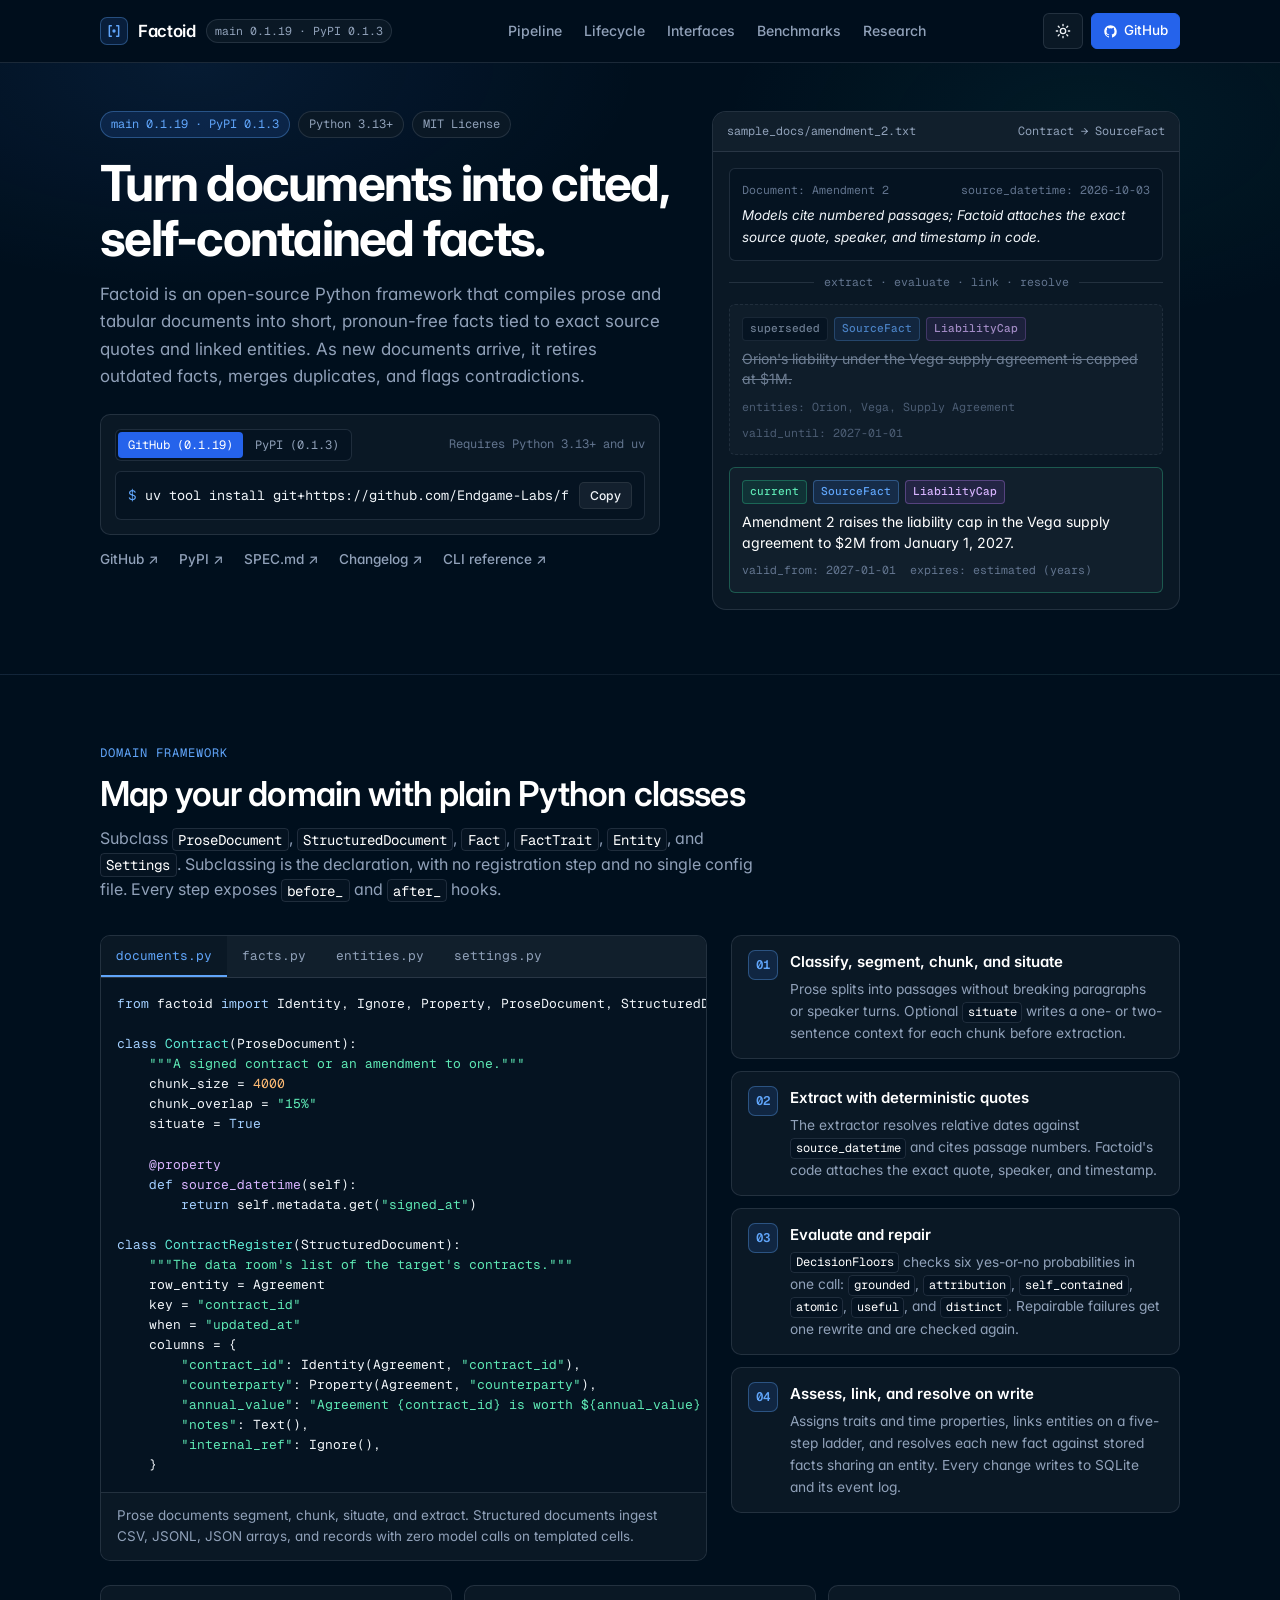
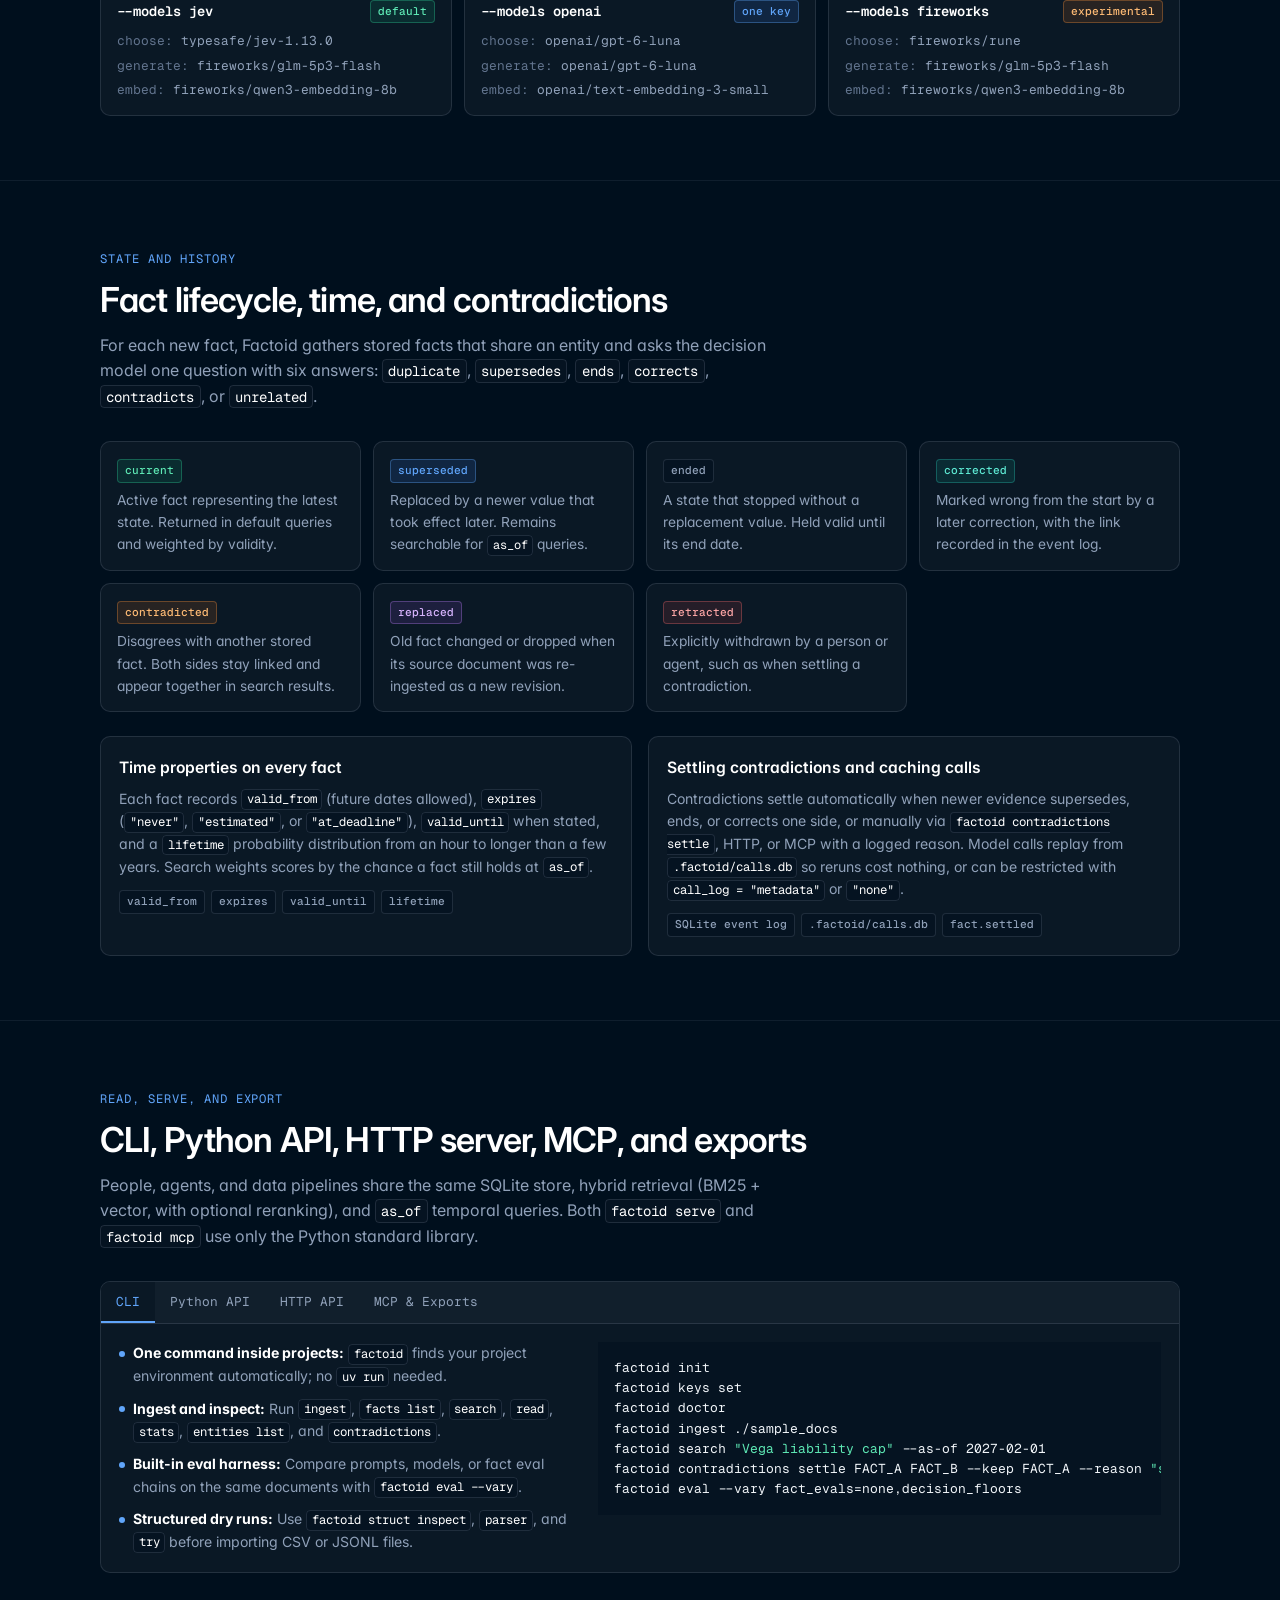
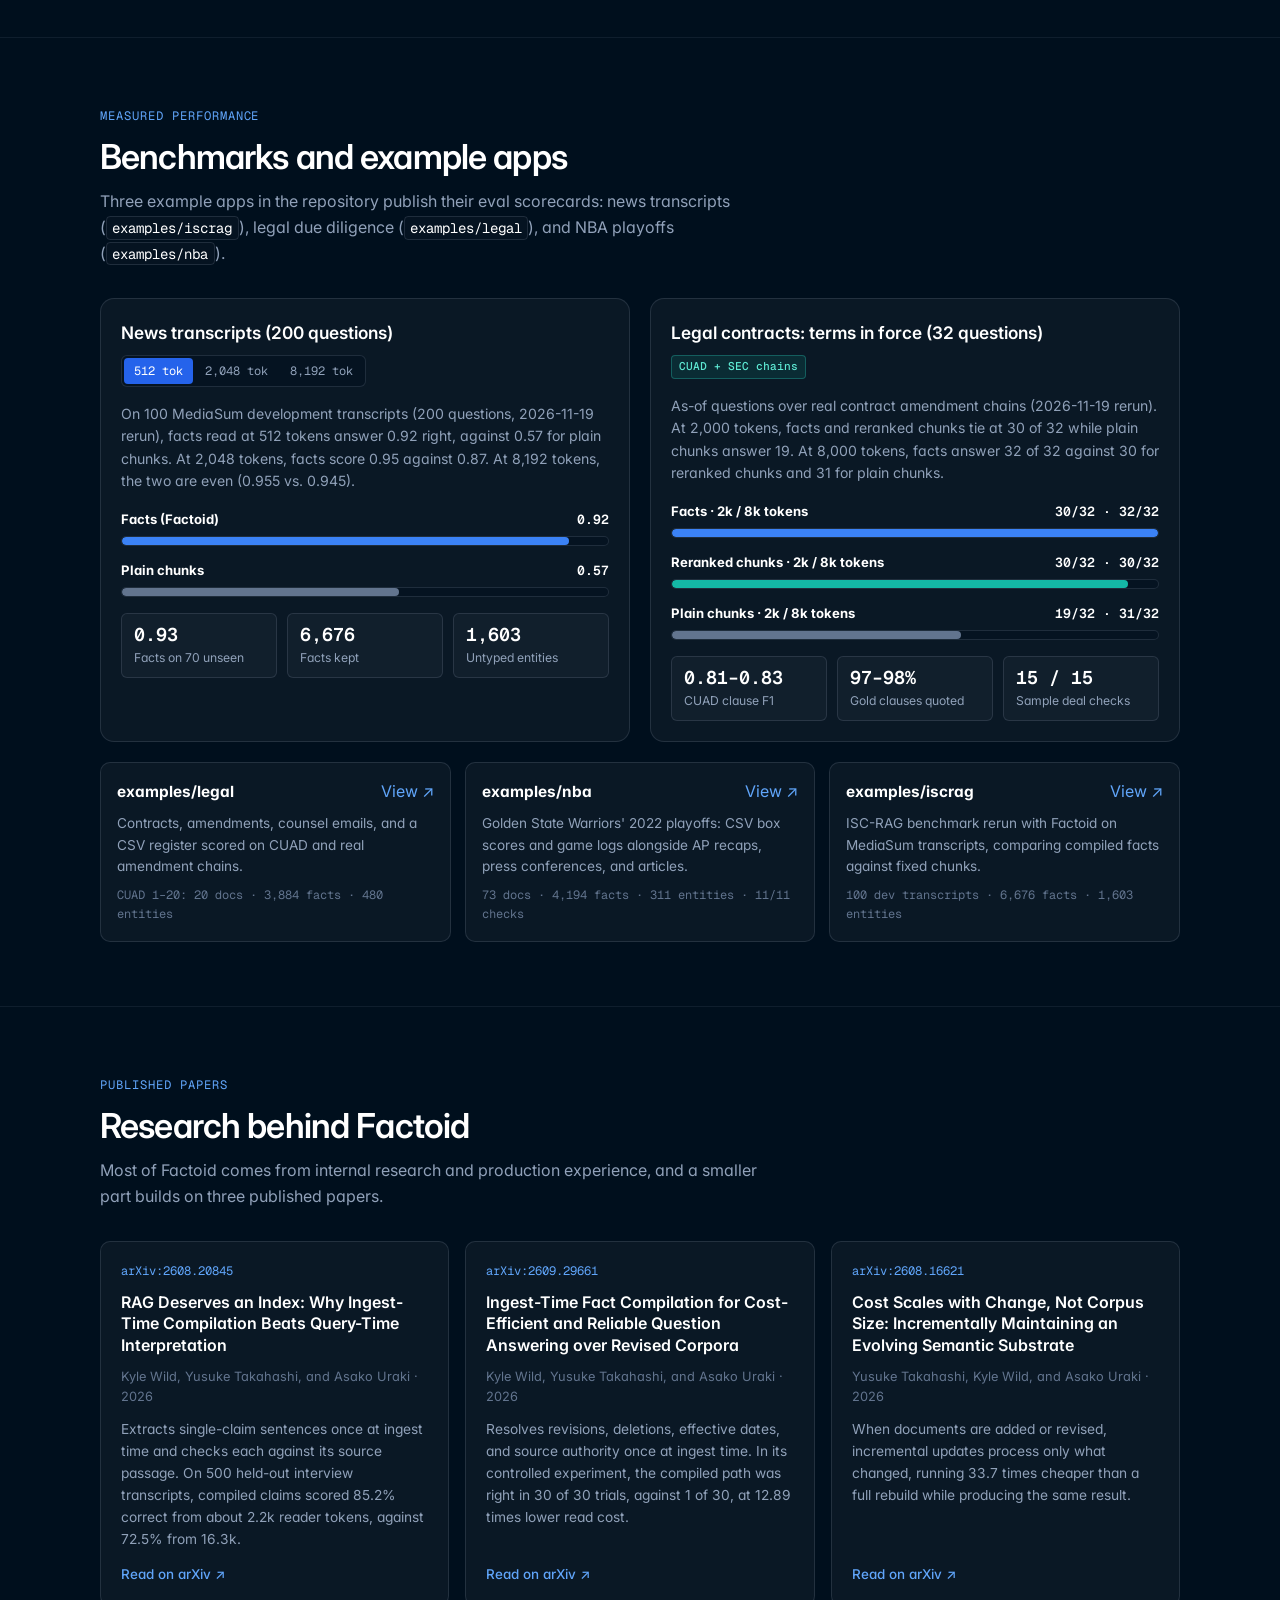
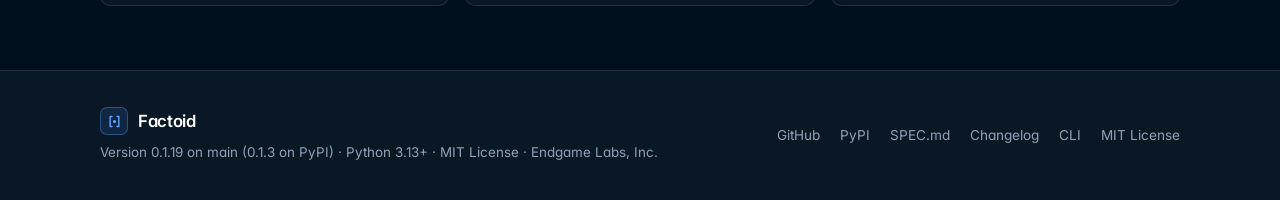
==== site/index.html @ 90023693 "Landing page: Neon's design in Endgame's colors" ====
<!DOCTYPE html>
<html lang="en" data-theme="dark">
<head>
  <meta charset="UTF-8">
  <meta name="viewport" content="width=device-width, initial-scale=1.0">
  <title>Factoid — Python Framework for Cited Facts and Entities</title>
  <meta name="description" content="Factoid is an open-source Python framework that turns prose and structured documents into short, self-contained facts tied to exact source quotes and linked entities.">
  <link rel="preconnect" href="https://fonts.googleapis.com">
  <link rel="preconnect" href="https://fonts.gstatic.com" crossorigin>
  <link href="https://fonts.googleapis.com/css2?family=Inter:wght@400;500;600;700&family=Geist+Mono:wght@400;500&display=swap" rel="stylesheet">
  <script>
    (function () {
      try {
        var saved = localStorage.getItem("factoid-theme");
        var mode = saved === "light" || saved === "dark" ? saved : "dark";
        document.documentElement.setAttribute("data-theme", mode);
        document.documentElement.style.colorScheme = mode;
      } catch (e) {
        document.documentElement.setAttribute("data-theme", "dark");
      }
    })();
  </script>
  <style>
    :root {
      /* Endgame palette tokens */
      --eg-black: #09090B;
      --eg-white: #FFFFFF;

      --eg-layer-0: #000F1D;
      --eg-layer-1: #051321;
      --eg-layer-2: #0A1825;
      --eg-layer-3: #111F2C;
      --eg-layer-4: #0D1824;
      --eg-layer-5: #141F2B;
      --eg-bg-prepaint: #0e1420;

      --eg-gray-50: oklch(0.984 0.003 247.858);
      --eg-gray-100: oklch(0.968 0.007 247.896);
      --eg-gray-200: oklch(0.929 0.013 255.508);
      --eg-gray-300: oklch(0.869 0.022 252.894);
      --eg-gray-400: oklch(0.704 0.04 256.788);
      --eg-gray-500: oklch(0.554 0.046 257.417);
      --eg-gray-600: oklch(0.446 0.043 257.281);
      --eg-gray-700: oklch(0.372 0.044 257.287);
      --eg-gray-800: oklch(0.279 0.041 260.031);
      --eg-gray-900: oklch(0.208 0.042 265.755);
      --eg-gray-950: oklch(0.129 0.042 264.695);

      --eg-blue-50: #eff6ff;
      --eg-blue-100: #dbeafe;
      --eg-blue-200: #bfdbfe;
      --eg-blue-300: #a3cfff;
      --eg-blue-400: #60a5fa;
      --eg-blue-500: #3b82f6;
      --eg-blue-600: #2563eb;
      --eg-blue-700: #173da6;
      --eg-blue-800: #1a3478;
      --eg-blue-900: #14204a;
      --eg-blue-950: #0c142e;

      --eg-green-50: oklch(97.9% 0.021 166.113);
      --eg-green-100: oklch(95% 0.052 163.051);
      --eg-green-300: oklch(84.5% 0.143 164.978);
      --eg-green-400: oklch(76.5% 0.177 163.223);
      --eg-green-500: oklch(69.6% 0.17 162.48);
      --eg-green-600: oklch(59.6% 0.145 163.225);
      --eg-green-700: oklch(50.8% 0.118 165.612);
      --eg-green-800: oklch(43.2% 0.095 166.913);
      --eg-green-950: oklch(26.2% 0.051 172.552);

      --eg-teal-50: #f0fdfa;
      --eg-teal-300: #5eead4;
      --eg-teal-400: #2dd4bf;
      --eg-teal-500: #14b8a6;
      --eg-teal-600: #0d9488;
      --eg-teal-700: #0c5d56;
      --eg-teal-950: #021716;

      --eg-orange-50: #fff7ed;
      --eg-orange-300: #fdba74;
      --eg-orange-400: #fb923c;
      --eg-orange-500: #f97316;
      --eg-orange-600: #ea580c;
      --eg-orange-800: #6c2710;
      --eg-orange-950: #220a04;

      --eg-red-50: #fef2f2;
      --eg-red-300: #fca5a5;
      --eg-red-400: #f87171;
      --eg-red-500: #ef4444;
      --eg-red-600: #dc2626;
      --eg-red-800: #511111;
      --eg-red-950: #1f0808;

      --eg-purple-50: #faf5ff;
      --eg-purple-300: #d8b4fe;
      --eg-purple-400: #c084fc;
      --eg-purple-600: #9333ea;
      --eg-purple-700: #641ba3;
      --eg-purple-950: #1a032e;

      --eg-yellow-50: #fefce8;
      --eg-yellow-300: #fde047;
      --eg-yellow-700: #845209;
      --eg-yellow-950: #281304;

      --eg-white-a50: rgba(255, 255, 255, 0.04);
      --eg-white-a100: rgba(255, 255, 255, 0.06);
      --eg-white-a200: rgba(255, 255, 255, 0.08);
      --eg-white-a300: rgba(255, 255, 255, 0.16);
      --eg-black-a50: rgba(0, 0, 0, 0.04);
      --eg-black-a100: rgba(0, 0, 0, 0.06);
      --eg-black-a200: rgba(0, 0, 0, 0.08);

      /* Fonts */
      --font-sans: "Inter", -apple-system, BlinkMacSystemFont, "Segoe UI", Helvetica, Arial, sans-serif;
      --font-mono: "Geist Mono", SFMono-Regular, Menlo, Monaco, Consolas, "Liberation Mono", "Courier New", monospace;

      /* Dark theme semantic mapping (default) */
      --bg-canvas: var(--eg-layer-0);
      --bg-surface: var(--eg-layer-2);
      --bg-elevated: var(--eg-layer-3);
      --bg-subtle: var(--eg-layer-1);
      --bg-code: var(--eg-layer-1);
      --bg-header: rgba(0, 15, 29, 0.88);

      --fg-strong: var(--eg-white);
      --fg-primary: var(--eg-gray-100);
      --fg-muted: var(--eg-gray-400);
      --fg-subtle: var(--eg-gray-500);

      --border-default: rgba(148, 163, 184, 0.18);
      --border-strong: rgba(148, 163, 184, 0.30);
      --border-subtle: rgba(148, 163, 184, 0.10);

      --accent: var(--eg-blue-400);
      --accent-solid: var(--eg-blue-600);
      --accent-solid-hover: var(--eg-blue-500);
      --accent-soft: rgba(59, 130, 246, 0.14);
      --accent-border: rgba(96, 165, 250, 0.35);

      --ok-fg: var(--eg-green-300);
      --ok-bg: rgba(16, 185, 129, 0.12);
      --ok-border: rgba(52, 211, 153, 0.32);

      --teal-fg: var(--eg-teal-300);
      --teal-bg: rgba(20, 184, 166, 0.12);
      --teal-border: rgba(45, 212, 191, 0.3);

      --warn-fg: var(--eg-orange-300);
      --warn-bg: rgba(249, 115, 22, 0.12);
      --warn-border: rgba(251, 146, 60, 0.32);

      --err-fg: var(--eg-red-300);
      --err-bg: rgba(239, 68, 68, 0.12);
      --err-border: rgba(248, 113, 113, 0.32);

      --purple-fg: var(--eg-purple-300);
      --purple-bg: rgba(168, 85, 247, 0.12);
      --purple-border: rgba(192, 132, 252, 0.32);

      --code-kw: var(--eg-blue-300);
      --code-cls: var(--eg-teal-300);
      --code-str: var(--eg-green-300);
      --code-cm: var(--eg-gray-500);
      --code-num: var(--eg-orange-300);
      --code-fn: var(--eg-purple-300);

      --radius-sm: 6px;
      --radius-md: 10px;
      --radius-lg: 14px;
      --container: 1120px;
    }

    [data-theme="light"] {
      --bg-canvas: var(--eg-white);
      --bg-surface: var(--eg-gray-50);
      --bg-elevated: var(--eg-white);
      --bg-subtle: var(--eg-gray-100);
      --bg-code: var(--eg-layer-1);
      --bg-header: rgba(255, 255, 255, 0.90);

      --fg-strong: var(--eg-black);
      --fg-primary: var(--eg-gray-900);
      --fg-muted: var(--eg-gray-600);
      --fg-subtle: var(--eg-gray-500);

      --border-default: var(--eg-gray-200);
      --border-strong: var(--eg-gray-300);
      --border-subtle: var(--eg-gray-100);

      --accent: var(--eg-blue-600);
      --accent-solid: var(--eg-blue-600);
      --accent-solid-hover: var(--eg-blue-700);
      --accent-soft: var(--eg-blue-50);
      --accent-border: var(--eg-blue-200);

      --ok-fg: var(--eg-green-800);
      --ok-bg: var(--eg-green-50);
      --ok-border: var(--eg-green-300);

      --teal-fg: var(--eg-teal-700);
      --teal-bg: var(--eg-teal-50);
      --teal-border: var(--eg-teal-300);

      --warn-fg: var(--eg-orange-800);
      --warn-bg: var(--eg-orange-50);
      --warn-border: var(--eg-orange-300);

      --err-fg: var(--eg-red-800);
      --err-bg: var(--eg-red-50);
      --err-border: var(--eg-red-300);

      --purple-fg: var(--eg-purple-700);
      --purple-bg: var(--eg-purple-50);
      --purple-border: var(--eg-purple-300);
    }

    *, *::before, *::after {
      box-sizing: border-box;
      font-feature-settings: "cv11";
    }

    html {
      scroll-behavior: smooth;
      background-color: var(--bg-canvas);
      color: var(--fg-primary);
      font-family: var(--font-sans);
      font-size: 16px;
      line-height: 1.6;
      -webkit-text-size-adjust: 100%;
      overflow-x: clip;
    }

    body {
      margin: 0;
      background-color: var(--bg-canvas);
      color: var(--fg-primary);
      overflow-x: clip;
    }

    ::selection {
      background-color: var(--accent-soft);
      color: var(--fg-strong);
    }

    a {
      color: var(--accent);
      text-decoration: none;
    }

    a:hover {
      text-decoration: underline;
    }

    :focus-visible {
      outline: 2px solid var(--eg-blue-400);
      outline-offset: 2px;
      border-radius: 4px;
    }

    code, pre {
      font-family: var(--font-mono);
    }

    p code, li code, td code {
      font-size: 0.875em;
      padding: 0.12em 0.38em;
      border-radius: 4px;
      background: var(--bg-subtle);
      border: 1px solid var(--border-default);
      color: var(--fg-strong);
      word-break: break-word;
    }

    .container {
      width: 100%;
      max-width: var(--container);
      margin-inline: auto;
      padding-inline: 20px;
    }

    /* Header */
    .site-header {
      position: sticky;
      top: 0;
      z-index: 40;
      background: var(--bg-header);
      backdrop-filter: blur(12px);
      -webkit-backdrop-filter: blur(12px);
      border-bottom: 1px solid var(--border-default);
    }

    .header-inner {
      display: flex;
      align-items: center;
      justify-content: space-between;
      gap: 16px;
      min-height: 62px;
    }

    .brand {
      display: inline-flex;
      align-items: center;
      gap: 10px;
      color: var(--fg-strong);
      font-weight: 600;
      font-size: 1.05rem;
      letter-spacing: -0.02em;
      text-decoration: none;
      flex-shrink: 0;
    }

    .brand:hover {
      text-decoration: none;
    }

    .brand-mark {
      width: 28px;
      height: 28px;
      display: inline-flex;
      align-items: center;
      justify-content: center;
      border-radius: 7px;
      background: var(--accent-soft);
      border: 1px solid var(--accent-border);
      color: var(--accent);
    }

    .version-chip {
      display: none;
      font-family: var(--font-mono);
      font-size: 0.72rem;
      color: var(--fg-muted);
      background: var(--bg-surface);
      border: 1px solid var(--border-default);
      padding: 2px 8px;
      border-radius: 999px;
      white-space: nowrap;
    }

    .nav-list {
      display: none;
      align-items: center;
      gap: 22px;
      list-style: none;
      margin: 0;
      padding: 0;
    }

    .nav-list a {
      color: var(--fg-muted);
      font-size: 0.88rem;
      font-weight: 500;
      transition: color 140ms ease;
    }

    .nav-list a:hover {
      color: var(--fg-strong);
      text-decoration: none;
    }

    .header-actions {
      display: flex;
      align-items: center;
      gap: 8px;
    }

    .icon-btn {
      display: inline-flex;
      align-items: center;
      justify-content: center;
      gap: 6px;
      height: 36px;
      padding: 0 11px;
      border-radius: var(--radius-sm);
      border: 1px solid var(--border-default);
      background: var(--bg-surface);
      color: var(--fg-primary);
      font-family: var(--font-sans);
      font-size: 0.84rem;
      font-weight: 500;
      cursor: pointer;
      transition: border-color 140ms ease, background-color 140ms ease;
    }

    .icon-btn:hover {
      border-color: var(--border-strong);
      background: var(--bg-elevated);
      text-decoration: none;
    }

    .icon-btn-primary {
      background: var(--accent-solid);
      border-color: var(--accent-solid);
      color: var(--eg-white);
    }

    .icon-btn-primary:hover {
      background: var(--accent-solid-hover);
      border-color: var(--accent-solid-hover);
      color: var(--eg-white);
    }

    .theme-icon-sun { display: none; }
    [data-theme="dark"] .theme-icon-sun { display: block; }
    [data-theme="dark"] .theme-icon-moon { display: none; }

    .mobile-menu-btn {
      display: inline-flex;
      width: 36px;
      padding: 0;
    }

    .mobile-nav {
      display: none;
      border-top: 1px solid var(--border-default);
      padding: 12px 20px 16px;
      background: var(--bg-surface);
    }

    .mobile-nav.open {
      display: block;
    }

    .mobile-nav ul {
      list-style: none;
      margin: 0;
      padding: 0;
      display: grid;
      gap: 6px;
    }

    .mobile-nav a {
      display: block;
      padding: 8px 10px;
      border-radius: var(--radius-sm);
      color: var(--fg-primary);
      font-size: 0.92rem;
      font-weight: 500;
    }

    .mobile-nav a:hover {
      background: var(--bg-elevated);
      text-decoration: none;
    }

    /* Sections */
    section {
      padding-block: 64px;
      border-bottom: 1px solid var(--border-subtle);
    }

    section:last-of-type {
      border-bottom: none;
    }

    .section-eyebrow {
      display: inline-flex;
      align-items: center;
      gap: 8px;
      font-family: var(--font-mono);
      font-size: 0.76rem;
      text-transform: uppercase;
      letter-spacing: 0.08em;
      color: var(--accent);
      margin-bottom: 10px;
    }

    .section-title {
      margin: 0 0 12px;
      font-size: clamp(1.55rem, 3vw, 2.15rem);
      line-height: 1.2;
      letter-spacing: -0.025em;
      color: var(--fg-strong);
      font-weight: 600;
    }

    .section-lead {
      margin: 0;
      max-width: 68ch;
      color: var(--fg-muted);
      font-size: 1rem;
    }

    .section-head {
      margin-bottom: 32px;
    }

    /* Hero */
    .hero {
      padding-top: 48px;
      padding-bottom: 64px;
      background:
        radial-gradient(640px 320px at 15% 0%, rgba(59, 130, 246, 0.10), transparent 70%),
        radial-gradient(520px 280px at 85% 10%, rgba(20, 184, 166, 0.07), transparent 70%);
    }

    [data-theme="light"] .hero {
      background:
        radial-gradient(640px 320px at 15% 0%, rgba(37, 99, 235, 0.06), transparent 70%),
        radial-gradient(520px 280px at 85% 10%, rgba(13, 148, 136, 0.05), transparent 70%);
    }

    .hero-grid {
      display: grid;
      grid-template-columns: 1fr;
      gap: 36px;
      align-items: start;
    }

    .hero-grid > * {
      min-width: 0;
    }

    .pill-row {
      display: flex;
      flex-wrap: wrap;
      gap: 8px;
      margin-bottom: 18px;
    }

    .pill {
      display: inline-flex;
      align-items: center;
      gap: 6px;
      font-family: var(--font-mono);
      font-size: 0.75rem;
      padding: 3px 10px;
      border-radius: 999px;
      background: var(--bg-surface);
      border: 1px solid var(--border-default);
      color: var(--fg-muted);
    }

    .pill-accent {
      background: var(--accent-soft);
      border-color: var(--accent-border);
      color: var(--accent);
    }

    .hero-title {
      margin: 0 0 16px;
      font-size: clamp(2rem, 5vw, 3.1rem);
      line-height: 1.1;
      letter-spacing: -0.035em;
      font-weight: 700;
      color: var(--fg-strong);
    }

    .hero-lead {
      margin: 0 0 24px;
      font-size: 1.06rem;
      color: var(--fg-muted);
      max-width: 56ch;
    }

    /* Install box */
    .install-panel {
      background: var(--bg-surface);
      border: 1px solid var(--border-default);
      border-radius: var(--radius-md);
      padding: 14px;
      max-width: 560px;
    }

    .install-tabs {
      display: flex;
      align-items: center;
      justify-content: space-between;
      flex-wrap: wrap;
      gap: 8px;
      margin-bottom: 10px;
    }

    .segmented {
      display: inline-flex;
      background: var(--bg-subtle);
      border: 1px solid var(--border-default);
      border-radius: var(--radius-sm);
      padding: 2px;
      gap: 2px;
    }

    .seg-btn {
      border: none;
      background: transparent;
      color: var(--fg-muted);
      font-family: var(--font-mono);
      font-size: 0.75rem;
      padding: 5px 10px;
      border-radius: 4px;
      cursor: pointer;
      transition: background-color 140ms ease, color 140ms ease;
    }

    .seg-btn[aria-selected="true"] {
      background: var(--accent-solid);
      color: var(--eg-white);
    }

    .install-note {
      font-size: 0.76rem;
      color: var(--fg-subtle);
      font-family: var(--font-mono);
    }

    .cmd-bar {
      display: flex;
      align-items: center;
      justify-content: space-between;
      gap: 10px;
      background: var(--bg-code);
      border: 1px solid var(--border-default);
      border-radius: var(--radius-sm);
      padding: 10px 12px;
      color: var(--eg-gray-100);
    }

    .cmd-text {
      display: flex;
      align-items: center;
      gap: 8px;
      overflow-x: auto;
      min-width: 0;
      font-size: 0.84rem;
      white-space: nowrap;
      scrollbar-width: thin;
    }

    .cmd-prompt {
      color: var(--eg-blue-400);
      user-select: none;
    }

    .copy-btn {
      flex-shrink: 0;
      display: inline-flex;
      align-items: center;
      gap: 5px;
      border: 1px solid var(--eg-white-a200);
      background: var(--eg-white-a100);
      color: var(--eg-gray-100);
      font-family: var(--font-sans);
      font-size: 0.76rem;
      font-weight: 500;
      padding: 5px 10px;
      border-radius: 5px;
      cursor: pointer;
      transition: background-color 140ms ease;
    }

    .copy-btn:hover {
      background: var(--eg-white-a200);
    }

    .copy-btn.copied {
      border-color: var(--eg-green-400);
      color: var(--eg-green-300);
    }

    .hero-links {
      display: flex;
      flex-wrap: wrap;
      gap: 14px 20px;
      margin-top: 14px;
      font-size: 0.85rem;
      font-weight: 500;
    }

    .hero-links a {
      display: inline-flex;
      align-items: center;
      gap: 4px;
      color: var(--fg-muted);
    }

    .hero-links a:hover {
      color: var(--accent);
      text-decoration: none;
    }

    /* Hero Compilation Artifact */
    .artifact-card {
      background: var(--bg-surface);
      border: 1px solid var(--border-default);
      border-radius: var(--radius-lg);
      overflow: hidden;
    }

    .artifact-bar {
      display: flex;
      align-items: center;
      justify-content: space-between;
      gap: 8px;
      padding: 10px 14px;
      background: var(--bg-elevated);
      border-bottom: 1px solid var(--border-default);
      font-family: var(--font-mono);
      font-size: 0.74rem;
      color: var(--fg-muted);
    }

    .artifact-body {
      padding: 16px;
      display: grid;
      gap: 12px;
    }

    .source-snippet {
      background: var(--bg-subtle);
      border: 1px solid var(--border-default);
      border-radius: var(--radius-sm);
      padding: 12px;
      font-size: 0.84rem;
    }

    .source-meta {
      display: flex;
      flex-wrap: wrap;
      justify-content: space-between;
      gap: 6px;
      font-family: var(--font-mono);
      font-size: 0.72rem;
      color: var(--fg-subtle);
      margin-bottom: 6px;
    }

    .source-quote {
      margin: 0;
      color: var(--fg-primary);
      font-style: italic;
    }

    .compile-arrow {
      display: flex;
      align-items: center;
      gap: 10px;
      color: var(--fg-subtle);
      font-family: var(--font-mono);
      font-size: 0.72rem;
    }

    .compile-arrow::before,
    .compile-arrow::after {
      content: "";
      height: 1px;
      flex: 1;
      background: var(--border-default);
    }

    .fact-card {
      background: var(--bg-elevated);
      border: 1px solid var(--border-default);
      border-radius: var(--radius-sm);
      padding: 12px;
      display: grid;
      gap: 8px;
    }

    .fact-card.is-superseded {
      opacity: 0.74;
      border-style: dashed;
    }

    .fact-card.is-current {
      border-color: var(--ok-border);
    }

    .fact-top {
      display: flex;
      flex-wrap: wrap;
      align-items: center;
      gap: 6px;
    }

    .badge {
      display: inline-flex;
      align-items: center;
      font-family: var(--font-mono);
      font-size: 0.7rem;
      font-weight: 500;
      padding: 2px 7px;
      border-radius: 4px;
      border: 1px solid transparent;
    }

    .badge-ok { color: var(--ok-fg); background: var(--ok-bg); border-color: var(--ok-border); }
    .badge-teal { color: var(--teal-fg); background: var(--teal-bg); border-color: var(--teal-border); }
    .badge-blue { color: var(--accent); background: var(--accent-soft); border-color: var(--accent-border); }
    .badge-warn { color: var(--warn-fg); background: var(--warn-bg); border-color: var(--warn-border); }
    .badge-err { color: var(--err-fg); background: var(--err-bg); border-color: var(--err-border); }
    .badge-purple { color: var(--purple-fg); background: var(--purple-bg); border-color: var(--purple-border); }
    .badge-muted { color: var(--fg-muted); background: var(--bg-subtle); border-color: var(--border-default); }

    .fact-sentence {
      margin: 0;
      font-size: 0.88rem;
      color: var(--fg-strong);
      line-height: 1.45;
    }

    .fact-card.is-superseded .fact-sentence {
      text-decoration: line-through;
      color: var(--fg-muted);
    }

    .fact-meta {
      display: flex;
      flex-wrap: wrap;
      gap: 8px 14px;
      font-family: var(--font-mono);
      font-size: 0.72rem;
      color: var(--fg-subtle);
    }

    /* Pipeline & Code Explorer */
    .split-grid {
      display: grid;
      grid-template-columns: 1fr;
      gap: 24px;
      align-items: start;
    }

    .split-grid > * {
      min-width: 0;
    }

    .panel {
      background: var(--bg-surface);
      border: 1px solid var(--border-default);
      border-radius: var(--radius-md);
      overflow: hidden;
    }

    .tab-bar {
      display: flex;
      overflow-x: auto;
      border-bottom: 1px solid var(--border-default);
      background: var(--bg-elevated);
      scrollbar-width: none;
    }

    .tab-bar::-webkit-scrollbar {
      display: none;
    }

    .tab-btn {
      flex-shrink: 0;
      border: none;
      border-bottom: 2px solid transparent;
      background: transparent;
      color: var(--fg-muted);
      font-family: var(--font-mono);
      font-size: 0.8rem;
      padding: 11px 15px;
      cursor: pointer;
      transition: color 140ms ease, border-color 140ms ease;
    }

    .tab-btn:hover {
      color: var(--fg-strong);
    }

    .tab-btn[aria-selected="true"] {
      color: var(--accent);
      border-bottom-color: var(--accent);
      background: var(--bg-surface);
    }

    .code-pane {
      display: none;
    }

    .code-pane.active {
      display: block;
    }

    .code-block {
      margin: 0;
      padding: 16px;
      background: var(--bg-code);
      color: var(--eg-gray-100);
      font-size: 0.81rem;
      line-height: 1.55;
      overflow-x: auto;
      max-width: 100%;
    }

    .kw { color: var(--code-kw); }
    .cls { color: var(--code-cls); }
    .str { color: var(--code-str); }
    .cm { color: var(--code-cm); }
    .num { color: var(--code-num); }
    .fn { color: var(--code-fn); }

    .pane-caption {
      padding: 12px 16px;
      border-top: 1px solid var(--border-default);
      font-size: 0.84rem;
      color: var(--fg-muted);
      background: var(--bg-surface);
    }

    /* Pipeline steps list */
    .pipeline-stack {
      display: grid;
      gap: 12px;
    }

    .stage-card {
      background: var(--bg-surface);
      border: 1px solid var(--border-default);
      border-radius: var(--radius-md);
      padding: 14px 16px;
      display: grid;
      grid-template-columns: 30px 1fr;
      gap: 12px;
      align-items: start;
    }

    .stage-num {
      width: 30px;
      height: 30px;
      border-radius: 7px;
      display: inline-flex;
      align-items: center;
      justify-content: center;
      font-family: var(--font-mono);
      font-size: 0.78rem;
      font-weight: 600;
      background: var(--accent-soft);
      border: 1px solid var(--accent-border);
      color: var(--accent);
    }

    .stage-title {
      margin: 0 0 4px;
      font-size: 0.94rem;
      font-weight: 600;
      color: var(--fg-strong);
    }

    .stage-desc {
      margin: 0;
      font-size: 0.86rem;
      color: var(--fg-muted);
    }

    /* Presets strip */
    .presets-grid {
      margin-top: 24px;
      display: grid;
      grid-template-columns: 1fr;
      gap: 12px;
    }

    .preset-card {
      background: var(--bg-surface);
      border: 1px solid var(--border-default);
      border-radius: var(--radius-md);
      padding: 14px 16px;
      min-width: 0;
    }

    .preset-head {
      display: flex;
      align-items: center;
      justify-content: space-between;
      gap: 8px;
      margin-bottom: 8px;
    }

    .preset-name {
      font-family: var(--font-mono);
      font-size: 0.86rem;
      font-weight: 600;
      color: var(--fg-strong);
    }

    .preset-list {
      list-style: none;
      margin: 0;
      padding: 0;
      display: grid;
      gap: 4px;
      font-size: 0.8rem;
      color: var(--fg-muted);
      font-family: var(--font-mono);
    }

    .preset-list span {
      color: var(--fg-subtle);
    }

    /* Lifecycle grid */
    .status-grid {
      display: grid;
      grid-template-columns: 1fr;
      gap: 12px;
      margin-bottom: 24px;
    }

    .status-card {
      background: var(--bg-surface);
      border: 1px solid var(--border-default);
      border-radius: var(--radius-md);
      padding: 14px 16px;
      display: grid;
      gap: 6px;
      min-width: 0;
    }

    .status-card p {
      margin: 0;
      font-size: 0.86rem;
      color: var(--fg-muted);
    }

    .detail-cards {
      display: grid;
      grid-template-columns: 1fr;
      gap: 16px;
    }

    .detail-card {
      background: var(--bg-surface);
      border: 1px solid var(--border-default);
      border-radius: var(--radius-md);
      padding: 18px;
      min-width: 0;
    }

    .detail-card h3 {
      margin: 0 0 8px;
      font-size: 0.98rem;
      color: var(--fg-strong);
      font-weight: 600;
    }

    .detail-card p {
      margin: 0;
      font-size: 0.88rem;
      color: var(--fg-muted);
    }

    .check-chips {
      display: flex;
      flex-wrap: wrap;
      gap: 6px;
      margin-top: 12px;
    }

    /* Access paths */
    .access-body {
      display: grid;
      grid-template-columns: 1fr;
      gap: 18px;
      padding: 18px;
    }

    .access-body > * {
      min-width: 0;
    }

    .access-list {
      list-style: none;
      margin: 0;
      padding: 0;
      display: grid;
      gap: 10px;
    }

    .access-list li {
      font-size: 0.88rem;
      color: var(--fg-muted);
      padding-left: 14px;
      position: relative;
    }

    .access-list li::before {
      content: "";
      position: absolute;
      left: 0;
      top: 0.62em;
      width: 6px;
      height: 6px;
      border-radius: 50%;
      background: var(--accent);
    }

    .access-list strong {
      color: var(--fg-strong);
    }

    /* Benchmarks */
    .bench-grid {
      display: grid;
      grid-template-columns: 1fr;
      gap: 20px;
    }

    .bench-grid > * {
      min-width: 0;
    }

    .bench-card {
      background: var(--bg-surface);
      border: 1px solid var(--border-default);
      border-radius: var(--radius-lg);
      padding: 20px;
      display: grid;
      gap: 16px;
      align-content: start;
    }

    .bench-head {
      display: flex;
      flex-wrap: wrap;
      align-items: baseline;
      justify-content: space-between;
      gap: 8px;
    }

    .bench-title {
      margin: 0;
      font-size: 1.08rem;
      font-weight: 600;
      color: var(--fg-strong);
    }

    .bench-sub {
      margin: 0;
      font-size: 0.88rem;
      color: var(--fg-muted);
    }

    .bar-rows {
      display: grid;
      gap: 14px;
    }

    .bar-row {
      display: grid;
      gap: 6px;
    }

    .bar-labels {
      display: flex;
      justify-content: space-between;
      gap: 8px;
      font-size: 0.82rem;
    }

    .bar-labels strong {
      color: var(--fg-strong);
    }

    .bar-val {
      font-family: var(--font-mono);
      font-weight: 600;
      color: var(--fg-strong);
    }

    .bar-track {
      height: 10px;
      border-radius: 999px;
      background: var(--bg-subtle);
      border: 1px solid var(--border-default);
      overflow: hidden;
    }

    .bar-fill {
      height: 100%;
      border-radius: 999px;
      transition: width 260ms ease;
    }

    .bar-facts { background: var(--eg-blue-500); }
    .bar-rerank { background: var(--eg-teal-500); }
    .bar-chunks { background: var(--eg-gray-500); }

    .metric-row {
      display: grid;
      grid-template-columns: repeat(auto-fit, minmax(120px, 1fr));
      gap: 10px;
    }

    .metric-box {
      background: var(--bg-elevated);
      border: 1px solid var(--border-default);
      border-radius: var(--radius-sm);
      padding: 10px 12px;
    }

    .metric-num {
      font-family: var(--font-mono);
      font-size: 1.15rem;
      font-weight: 600;
      color: var(--fg-strong);
      line-height: 1.2;
    }

    .metric-label {
      font-size: 0.76rem;
      color: var(--fg-muted);
      margin-top: 2px;
    }

    .apps-strip {
      margin-top: 20px;
      display: grid;
      grid-template-columns: 1fr;
      gap: 14px;
    }

    .app-card {
      background: var(--bg-surface);
      border: 1px solid var(--border-default);
      border-radius: var(--radius-md);
      padding: 16px;
      display: grid;
      gap: 8px;
      min-width: 0;
    }

    .app-card-top {
      display: flex;
      align-items: center;
      justify-content: space-between;
      gap: 8px;
    }

    .app-card h3 {
      margin: 0;
      font-size: 0.96rem;
      color: var(--fg-strong);
    }

    .app-card p {
      margin: 0;
      font-size: 0.85rem;
      color: var(--fg-muted);
    }

    .app-stats {
      font-family: var(--font-mono);
      font-size: 0.75rem;
      color: var(--fg-subtle);
    }

    /* Papers */
    .papers-grid {
      display: grid;
      grid-template-columns: 1fr;
      gap: 16px;
    }

    .paper-card {
      background: var(--bg-surface);
      border: 1px solid var(--border-default);
      border-radius: var(--radius-md);
      padding: 20px;
      display: flex;
      flex-direction: column;
      gap: 10px;
      min-width: 0;
    }

    .paper-id {
      font-family: var(--font-mono);
      font-size: 0.76rem;
      color: var(--accent);
    }

    .paper-title {
      margin: 0;
      font-size: 1rem;
      line-height: 1.35;
      color: var(--fg-strong);
      font-weight: 600;
    }

    .paper-authors {
      margin: 0;
      font-size: 0.8rem;
      color: var(--fg-subtle);
    }

    .paper-summary {
      margin: 0;
      font-size: 0.86rem;
      color: var(--fg-muted);
      flex: 1;
    }

    .paper-link {
      font-size: 0.84rem;
      font-weight: 500;
      display: inline-flex;
      align-items: center;
      gap: 4px;
      margin-top: 4px;
    }

    /* Footer */
    .site-footer {
      border-top: 1px solid var(--border-default);
      padding-block: 36px;
      background: var(--bg-surface);
    }

    .footer-inner {
      display: flex;
      flex-direction: column;
      gap: 20px;
    }

    .footer-meta {
      margin: 6px 0 0;
      font-size: 0.84rem;
      color: var(--fg-muted);
    }

    .footer-links {
      display: flex;
      flex-wrap: wrap;
      gap: 12px 20px;
      list-style: none;
      margin: 0;
      padding: 0;
      font-size: 0.85rem;
    }

    .footer-links a {
      color: var(--fg-muted);
    }

    .footer-links a:hover {
      color: var(--accent);
    }

    /* Responsive breakpoints */
    @media (min-width: 640px) {
      .version-chip { display: inline-flex; }
      .status-grid { grid-template-columns: repeat(2, 1fr); }
      .detail-cards { grid-template-columns: repeat(2, 1fr); }
      .presets-grid { grid-template-columns: repeat(3, 1fr); }
      .apps-strip { grid-template-columns: repeat(3, 1fr); }
    }

    @media (min-width: 860px) {
      .nav-list { display: flex; }
      .mobile-menu-btn { display: none; }
      .mobile-nav.open { display: none; }
      .hero-grid { grid-template-columns: 1.1fr 0.9fr; gap: 40px; }
      .split-grid { grid-template-columns: 1.15fr 0.85fr; }
      .access-body { grid-template-columns: 0.9fr 1.1fr; align-items: start; }
      .bench-grid { grid-template-columns: 1fr 1fr; }
      .papers-grid { grid-template-columns: repeat(3, 1fr); }
      .status-grid { grid-template-columns: repeat(4, 1fr); }
      .footer-inner { flex-direction: row; align-items: center; justify-content: space-between; }
    }
  </style>
</head>
<body>
  <header class="site-header">
    <div class="container header-inner">
      <div style="display:flex;align-items:center;gap:10px;min-width:0;">
        <a href="#top" class="brand" aria-label="Factoid home">
          <span class="brand-mark" aria-hidden="true">
            <svg width="16" height="16" viewBox="0 0 24 24" fill="none" stroke="currentColor" stroke-width="2.2" stroke-linecap="round" stroke-linejoin="round">
              <path d="M8 4H5v16h3"></path>
              <path d="M16 4h3v16h-3"></path>
              <circle cx="12" cy="12" r="2.5" fill="currentColor" stroke="none"></circle>
            </svg>
          </span>
          <span>Factoid</span>
        </a>
        <span class="version-chip">main 0.1.19 · PyPI 0.1.3</span>
      </div>

      <nav aria-label="Primary">
        <ul class="nav-list">
          <li><a href="#pipeline">Pipeline</a></li>
          <li><a href="#lifecycle">Lifecycle</a></li>
          <li><a href="#interfaces">Interfaces</a></li>
          <li><a href="#benchmarks">Benchmarks</a></li>
          <li><a href="#research">Research</a></li>
        </ul>
      </nav>

      <div class="header-actions">
        <button id="theme-toggle" class="icon-btn" type="button" aria-label="Toggle color theme" title="Toggle color theme">
          <svg class="theme-icon-sun" width="16" height="16" viewBox="0 0 24 24" fill="none" stroke="currentColor" stroke-width="2" stroke-linecap="round" stroke-linejoin="round" aria-hidden="true">
            <circle cx="12" cy="12" r="4"></circle>
            <path d="M12 2v2M12 20v2M4.93 4.93l1.41 1.41M17.66 17.66l1.41 1.41M2 12h2M20 12h2M6.34 17.66l-1.41 1.41M19.07 4.93l-1.41 1.41"></path>
          </svg>
          <svg class="theme-icon-moon" width="16" height="16" viewBox="0 0 24 24" fill="none" stroke="currentColor" stroke-width="2" stroke-linecap="round" stroke-linejoin="round" aria-hidden="true">
            <path d="M21 12.79A9 9 0 1 1 11.21 3 7 7 0 0 0 21 12.79z"></path>
          </svg>
        </button>

        <a class="icon-btn icon-btn-primary" href="https://github.com/Endgame-Labs/factoid" target="_blank" rel="noopener noreferrer">
          <svg width="15" height="15" viewBox="0 0 24 24" fill="currentColor" aria-hidden="true">
            <path d="M12 2C6.477 2 2 6.484 2 12.017c0 4.425 2.865 8.18 6.839 9.504.5.092.682-.217.682-.483 0-.237-.008-.868-.013-1.703-2.782.605-3.369-1.343-3.369-1.343-.454-1.158-1.11-1.466-1.11-1.466-.908-.62.069-.608.069-.608 1.003.07 1.53 1.032 1.53 1.032.892 1.53 2.341 1.088 2.91.832.092-.647.35-1.088.636-1.338-2.22-.253-4.555-1.113-4.555-4.951 0-1.093.39-1.988 1.029-2.688-.103-.253-.446-1.272.098-2.65 0 0 .84-.27 2.75 1.026A9.564 9.564 0 0 1 12 6.844a9.59 9.59 0 0 1 2.504.337c1.909-1.296 2.747-1.027 2.747-1.027.546 1.379.202 2.398.1 2.651.64.7 1.028 1.595 1.028 2.688 0 3.848-2.339 4.695-4.566 4.943.359.309.678.92.678 1.855 0 1.338-.012 2.419-.012 2.747 0 .268.18.58.688.482A10.02 10.02 0 0 0 22 12.017C22 6.484 17.522 2 12 2z"></path>
          </svg>
          <span>GitHub</span>
        </a>

        <button id="mobile-menu-btn" class="icon-btn mobile-menu-btn" type="button" aria-label="Open navigation menu" aria-expanded="false" aria-controls="mobile-nav">
          <svg width="18" height="18" viewBox="0 0 24 24" fill="none" stroke="currentColor" stroke-width="2" stroke-linecap="round" aria-hidden="true">
            <line x1="4" y1="7" x2="20" y2="7"></line>
            <line x1="4" y1="12" x2="20" y2="12"></line>
            <line x1="4" y1="17" x2="20" y2="17"></line>
          </svg>
        </button>
      </div>
    </div>

    <nav id="mobile-nav" class="mobile-nav" aria-label="Mobile navigation">
      <ul>
        <li><a href="#pipeline">Pipeline</a></li>
        <li><a href="#lifecycle">Lifecycle</a></li>
        <li><a href="#interfaces">Interfaces</a></li>
        <li><a href="#benchmarks">Benchmarks</a></li>
        <li><a href="#research">Research</a></li>
      </ul>
    </nav>
  </header>

  <main id="top">
    <!-- Hero -->
    <section class="hero">
      <div class="container hero-grid">
        <div>
          <div class="pill-row">
            <span class="pill pill-accent">main 0.1.19 · PyPI 0.1.3</span>
            <span class="pill">Python 3.13+</span>
            <span class="pill">MIT License</span>
          </div>

          <h1 class="hero-title">Turn documents into cited, self-contained facts.</h1>

          <p class="hero-lead">
            Factoid is an open-source Python framework that compiles prose and tabular documents into short,
            pronoun-free facts tied to exact source quotes and linked entities. As new documents arrive, it retires
            outdated facts, merges duplicates, and flags contradictions.
          </p>

          <div class="install-panel">
            <div class="install-tabs">
              <div class="segmented" role="tablist" aria-label="Install source">
                <button class="seg-btn" type="button" role="tab" aria-selected="true" data-install="github">GitHub (0.1.19)</button>
                <button class="seg-btn" type="button" role="tab" aria-selected="false" data-install="pypi">PyPI (0.1.3)</button>
              </div>
              <span class="install-note">Requires Python 3.13+ and uv</span>
            </div>
            <div class="cmd-bar">
              <div class="cmd-text">
                <span class="cmd-prompt" aria-hidden="true">$</span>
                <code id="install-command">uv tool install git+https://github.com/Endgame-Labs/factoid</code>
              </div>
              <button id="copy-install" class="copy-btn" type="button" aria-label="Copy install command">Copy</button>
            </div>
          </div>

          <div class="hero-links">
            <a href="https://github.com/Endgame-Labs/factoid" target="_blank" rel="noopener noreferrer">GitHub ↗</a>
            <a href="https://pypi.org/project/factoid/" target="_blank" rel="noopener noreferrer">PyPI ↗</a>
            <a href="https://github.com/Endgame-Labs/factoid/blob/main/SPEC.md" target="_blank" rel="noopener noreferrer">SPEC.md ↗</a>
            <a href="https://github.com/Endgame-Labs/factoid/blob/main/CHANGELOG.md" target="_blank" rel="noopener noreferrer">Changelog ↗</a>
            <a href="https://github.com/Endgame-Labs/factoid/blob/main/docs/cli.md" target="_blank" rel="noopener noreferrer">CLI reference ↗</a>
          </div>
        </div>

        <!-- Visual compilation example using the repo's Orion & Vega sample deal -->
        <aside class="artifact-card" aria-label="Sample document compilation">
          <div class="artifact-bar">
            <span>sample_docs/amendment_2.txt</span>
            <span>Contract → SourceFact</span>
          </div>
          <div class="artifact-body">
            <div class="source-snippet">
              <div class="source-meta">
                <span>Document: Amendment 2</span>
                <span>source_datetime: 2026-10-03</span>
              </div>
              <p class="source-quote">
                Models cite numbered passages; Factoid attaches the exact source quote, speaker, and timestamp in code.
              </p>
            </div>

            <div class="compile-arrow" aria-hidden="true">extract · evaluate · link · resolve</div>

            <div class="fact-card is-superseded">
              <div class="fact-top">
                <span class="badge badge-muted">superseded</span>
                <span class="badge badge-blue">SourceFact</span>
                <span class="badge badge-purple">LiabilityCap</span>
              </div>
              <p class="fact-sentence">
                Orion's liability under the Vega supply agreement is capped at $1M.
              </p>
              <div class="fact-meta">
                <span>entities: Orion, Vega, Supply Agreement</span>
                <span>valid_until: 2027-01-01</span>
              </div>
            </div>

            <div class="fact-card is-current">
              <div class="fact-top">
                <span class="badge badge-ok">current</span>
                <span class="badge badge-blue">SourceFact</span>
                <span class="badge badge-purple">LiabilityCap</span>
              </div>
              <p class="fact-sentence">
                Amendment 2 raises the liability cap in the Vega supply agreement to $2M from January 1, 2027.
              </p>
              <div class="fact-meta">
                <span>valid_from: 2027-01-01</span>
                <span>expires: estimated (years)</span>
              </div>
            </div>
          </div>
        </aside>
      </div>
    </section>

    <!-- Pipeline & Domain Classes -->
    <section id="pipeline">
      <div class="container">
        <div class="section-head">
          <div class="section-eyebrow">Domain framework</div>
          <h2 class="section-title">Map your domain with plain Python classes</h2>
          <p class="section-lead">
            Subclass <code>ProseDocument</code>, <code>StructuredDocument</code>, <code>Fact</code>,
            <code>FactTrait</code>, <code>Entity</code>, and <code>Settings</code>. Subclassing is the declaration,
            with no registration step and no single config file. Every step exposes <code>before_</code> and
            <code>after_</code> hooks.
          </p>
        </div>

        <div class="split-grid">
          <div class="panel">
            <div class="tab-bar" role="tablist" aria-label="Framework code examples">
              <button class="tab-btn" type="button" role="tab" aria-selected="true" data-code-tab="documents">documents.py</button>
              <button class="tab-btn" type="button" role="tab" aria-selected="false" data-code-tab="facts">facts.py</button>
              <button class="tab-btn" type="button" role="tab" aria-selected="false" data-code-tab="entities">entities.py</button>
              <button class="tab-btn" type="button" role="tab" aria-selected="false" data-code-tab="settings">settings.py</button>
            </div>

            <div class="code-pane active" data-code-pane="documents">
              <pre class="code-block"><code><span class="kw">from</span> factoid <span class="kw">import</span> Identity, Ignore, Property, ProseDocument, StructuredDocument, Text

<span class="kw">class</span> <span class="cls">Contract</span>(ProseDocument):
    <span class="str">"""A signed contract or an amendment to one."""</span>
    chunk_size = <span class="num">4000</span>
    chunk_overlap = <span class="str">"15%"</span>
    situate = <span class="kw">True</span>

    <span class="fn">@property</span>
    <span class="kw">def</span> <span class="fn">source_datetime</span>(self):
        <span class="kw">return</span> self.metadata.get(<span class="str">"signed_at"</span>)

<span class="kw">class</span> <span class="cls">ContractRegister</span>(StructuredDocument):
    <span class="str">"""The data room's list of the target's contracts."""</span>
    row_entity = Agreement
    key = <span class="str">"contract_id"</span>
    when = <span class="str">"updated_at"</span>
    columns = {
        <span class="str">"contract_id"</span>: Identity(Agreement, <span class="str">"contract_id"</span>),
        <span class="str">"counterparty"</span>: Property(Agreement, <span class="str">"counterparty"</span>),
        <span class="str">"annual_value"</span>: <span class="str">"Agreement {contract_id} is worth ${annual_value} a year."</span>,
        <span class="str">"notes"</span>: Text(),
        <span class="str">"internal_ref"</span>: Ignore(),
    }</code></pre>
              <div class="pane-caption">
                Prose documents segment, chunk, situate, and extract. Structured documents ingest CSV, JSONL, JSON
                arrays, and records with zero model calls on templated cells.
              </div>
            </div>

            <div class="code-pane" data-code-pane="facts">
              <pre class="code-block"><code><span class="kw">from</span> factoid <span class="kw">import</span> Fact, FactTrait, Noul, judge

<span class="kw">class</span> <span class="cls">ConsentRequired</span>(FactTrait):
    <span class="str">"""A named party must approve an action before it happens."""</span>

<span class="kw">class</span> <span class="cls">LiabilityCap</span>(FactTrait):
    <span class="str">"""A limit on how much a party can owe."""</span>
    threshold = <span class="num">0.8</span>
    examples = [<span class="str">"Orion's liability under the Vega supply agreement is capped at $1M."</span>]

    <span class="fn">@classmethod</span>
    <span class="fn">@judge</span>(states_amount=Noul(<span class="str">"Does it state an amount of money?"</span>))
    <span class="kw">def</span> <span class="fn">decide</span>(cls, fact, judgments):
        <span class="kw">return</span> judgments.liability_cap &gt; cls.threshold <span class="kw">and</span> judgments.states_amount &gt; <span class="num">0.5</span>

<span class="kw">class</span> <span class="cls">SourceFact</span>(Fact):
    <span class="str">"""What a contract, a client, or the other side says."""</span>
    traits = [ConsentRequired, LiabilityCap]</code></pre>
              <div class="pane-caption">
                A fact has no typed slot; the sentence carries the meaning. Traits and time properties are assessed
                together in a single decision request.
              </div>
            </div>

            <div class="code-pane" data-code-pane="entities">
              <pre class="code-block"><code><span class="kw">from</span> factoid <span class="kw">import</span> Entity

<span class="kw">class</span> <span class="cls">Company</span>(Entity):
    <span class="str">"""A company that is a party to a deal or a contract."""</span>
    unique_keys = [<span class="str">"domain"</span>]
    jurisdiction: str

<span class="kw">class</span> <span class="cls">Agreement</span>(Entity):
    <span class="str">"""One contract and its amendments, as a whole."""</span>
    unique_keys = [<span class="str">"contract_id"</span>]
    counterparty: str
    governing_law: str

<span class="kw">class</span> <span class="cls">Person</span>(Entity):
    <span class="str">"""A lawyer, a client contact, or someone at the other side."""</span>
    unique_keys = [<span class="str">"email"</span>]
    role: str
    link_threshold = <span class="num">0.85</span></code></pre>
              <div class="pane-caption">
                Linking stops at the first sure step: exact ID, unique key, single match in the document, single match
                in the store, or a decision-model check. Untyped entities are kept and linked.
              </div>
            </div>

            <div class="code-pane" data-code-pane="settings">
              <pre class="code-block"><code><span class="kw">from</span> factoid <span class="kw">import</span> Model, Settings
<span class="kw">from</span> factoid.exports <span class="kw">import</span> Parquet, Turbopuffer
<span class="kw">from</span> factoid.stores <span class="kw">import</span> Sqlite

<span class="kw">class</span> <span class="cls">Project</span>(Settings):
    store = Sqlite(path=<span class="str">".factoid/acme.db"</span>)
    models = {
        <span class="str">"choose"</span>: Model(<span class="str">"typesafe/jev-1.13.0"</span>),
        <span class="str">"generate"</span>: Model(<span class="str">"fireworks/glm-5p3-flash"</span>),
        <span class="str">"embed"</span>: Model(<span class="str">"fireworks/qwen3-embedding-8b"</span>),
        <span class="str">"rerank"</span>: Model(<span class="str">"fireworks/qwen3-reranker-8b"</span>),  <span class="cm"># optional</span>
    }
    exports = {
        <span class="str">"warehouse"</span>: Parquet(<span class="str">"s3://my-bucket/facts/"</span>),
        <span class="str">"search"</span>: Turbopuffer(namespace=<span class="str">"acme-facts"</span>),
    }</code></pre>
              <div class="pane-caption">
                Search needs no external service to start: by default, Factoid uses a local SQLite index with FTS5
                BM25 and exact vector search. Turbopuffer is optional.
              </div>
            </div>
          </div>

          <div class="pipeline-stack" aria-label="Ingest pipeline stages">
            <div class="stage-card">
              <span class="stage-num">01</span>
              <div>
                <h3 class="stage-title">Classify, segment, chunk, and situate</h3>
                <p class="stage-desc">
                  Prose splits into passages without breaking paragraphs or speaker turns. Optional
                  <code>situate</code> writes a one- or two-sentence context for each chunk before extraction.
                </p>
              </div>
            </div>

            <div class="stage-card">
              <span class="stage-num">02</span>
              <div>
                <h3 class="stage-title">Extract with deterministic quotes</h3>
                <p class="stage-desc">
                  The extractor resolves relative dates against <code>source_datetime</code> and cites passage
                  numbers. Factoid's code attaches the exact quote, speaker, and timestamp.
                </p>
              </div>
            </div>

            <div class="stage-card">
              <span class="stage-num">03</span>
              <div>
                <h3 class="stage-title">Evaluate and repair</h3>
                <p class="stage-desc">
                  <code>DecisionFloors</code> checks six yes-or-no probabilities in one call: <code>grounded</code>,
                  <code>attribution</code>, <code>self_contained</code>, <code>atomic</code>, <code>useful</code>, and
                  <code>distinct</code>. Repairable failures get one rewrite and are checked again.
                </p>
              </div>
            </div>

            <div class="stage-card">
              <span class="stage-num">04</span>
              <div>
                <h3 class="stage-title">Assess, link, and resolve on write</h3>
                <p class="stage-desc">
                  Assigns traits and time properties, links entities on a five-step ladder, and resolves each new fact
                  against stored facts sharing an entity. Every change writes to SQLite and its event log.
                </p>
              </div>
            </div>
          </div>
        </div>

        <div class="presets-grid" aria-label="Model presets">
          <div class="preset-card">
            <div class="preset-head">
              <span class="preset-name">--models jev</span>
              <span class="badge badge-ok">default</span>
            </div>
            <ul class="preset-list">
              <li><span>choose:</span> typesafe/jev-1.13.0</li>
              <li><span>generate:</span> fireworks/glm-5p3-flash</li>
              <li><span>embed:</span> fireworks/qwen3-embedding-8b</li>
            </ul>
          </div>

          <div class="preset-card">
            <div class="preset-head">
              <span class="preset-name">--models openai</span>
              <span class="badge badge-blue">one key</span>
            </div>
            <ul class="preset-list">
              <li><span>choose:</span> openai/gpt-6-luna</li>
              <li><span>generate:</span> openai/gpt-6-luna</li>
              <li><span>embed:</span> openai/text-embedding-3-small</li>
            </ul>
          </div>

          <div class="preset-card">
            <div class="preset-head">
              <span class="preset-name">--models fireworks</span>
              <span class="badge badge-warn">experimental</span>
            </div>
            <ul class="preset-list">
              <li><span>choose:</span> fireworks/rune</li>
              <li><span>generate:</span> fireworks/glm-5p3-flash</li>
              <li><span>embed:</span> fireworks/qwen3-embedding-8b</li>
            </ul>
          </div>
        </div>
      </div>
    </section>

    <!-- Fact Lifecycle & Time -->
    <section id="lifecycle">
      <div class="container">
        <div class="section-head">
          <div class="section-eyebrow">State and history</div>
          <h2 class="section-title">Fact lifecycle, time, and contradictions</h2>
          <p class="section-lead">
            For each new fact, Factoid gathers stored facts that share an entity and asks the decision model one
            question with six answers: <code>duplicate</code>, <code>supersedes</code>, <code>ends</code>,
            <code>corrects</code>, <code>contradicts</code>, or <code>unrelated</code>.
          </p>
        </div>

        <div class="status-grid" aria-label="Fact statuses">
          <article class="status-card">
            <div><span class="badge badge-ok">current</span></div>
            <p>Active fact representing the latest state. Returned in default queries and weighted by validity.</p>
          </article>
          <article class="status-card">
            <div><span class="badge badge-blue">superseded</span></div>
            <p>Replaced by a newer value that took effect later. Remains searchable for <code>as_of</code> queries.</p>
          </article>
          <article class="status-card">
            <div><span class="badge badge-muted">ended</span></div>
            <p>A state that stopped without a replacement value. Held valid until its end date.</p>
          </article>
          <article class="status-card">
            <div><span class="badge badge-teal">corrected</span></div>
            <p>Marked wrong from the start by a later correction, with the link recorded in the event log.</p>
          </article>
          <article class="status-card">
            <div><span class="badge badge-warn">contradicted</span></div>
            <p>Disagrees with another stored fact. Both sides stay linked and appear together in search results.</p>
          </article>
          <article class="status-card">
            <div><span class="badge badge-purple">replaced</span></div>
            <p>Old fact changed or dropped when its source document was re-ingested as a new revision.</p>
          </article>
          <article class="status-card">
            <div><span class="badge badge-err">retracted</span></div>
            <p>Explicitly withdrawn by a person or agent, such as when settling a contradiction.</p>
          </article>
        </div>

        <div class="detail-cards">
          <article class="detail-card">
            <h3>Time properties on every fact</h3>
            <p>
              Each fact records <code>valid_from</code> (future dates allowed), <code>expires</code>
              (<code>"never"</code>, <code>"estimated"</code>, or <code>"at_deadline"</code>),
              <code>valid_until</code> when stated, and a <code>lifetime</code> probability distribution from an hour
              to longer than a few years. Search weights scores by the chance a fact still holds at
              <code>as_of</code>.
            </p>
            <div class="check-chips">
              <span class="badge badge-muted">valid_from</span>
              <span class="badge badge-muted">expires</span>
              <span class="badge badge-muted">valid_until</span>
              <span class="badge badge-muted">lifetime</span>
            </div>
          </article>

          <article class="detail-card">
            <h3>Settling contradictions and caching calls</h3>
            <p>
              Contradictions settle automatically when newer evidence supersedes, ends, or corrects one side, or
              manually via <code>factoid contradictions settle</code>, HTTP, or MCP with a logged reason. Model calls
              replay from <code>.factoid/calls.db</code> so reruns cost nothing, or can be restricted with
              <code>call_log = "metadata"</code> or <code>"none"</code>.
            </p>
            <div class="check-chips">
              <span class="badge badge-muted">SQLite event log</span>
              <span class="badge badge-muted">.factoid/calls.db</span>
              <span class="badge badge-muted">fact.settled</span>
            </div>
          </article>
        </div>
      </div>
    </section>

    <!-- Interfaces -->
    <section id="interfaces">
      <div class="container">
        <div class="section-head">
          <div class="section-eyebrow">Read, serve, and export</div>
          <h2 class="section-title">CLI, Python API, HTTP server, MCP, and exports</h2>
          <p class="section-lead">
            People, agents, and data pipelines share the same SQLite store, hybrid retrieval (BM25 + vector, with
            optional reranking), and <code>as_of</code> temporal queries. Both <code>factoid serve</code> and
            <code>factoid mcp</code> use only the Python standard library.
          </p>
        </div>

        <div class="panel">
          <div class="tab-bar" role="tablist" aria-label="Factoid interfaces">
            <button class="tab-btn" type="button" role="tab" aria-selected="true" data-if-tab="cli">CLI</button>
            <button class="tab-btn" type="button" role="tab" aria-selected="false" data-if-tab="python">Python API</button>
            <button class="tab-btn" type="button" role="tab" aria-selected="false" data-if-tab="http">HTTP API</button>
            <button class="tab-btn" type="button" role="tab" aria-selected="false" data-if-tab="mcp">MCP &amp; Exports</button>
          </div>

          <div class="code-pane active" data-if-pane="cli">
            <div class="access-body">
              <ul class="access-list">
                <li><strong>One command inside projects:</strong> <code>factoid</code> finds your project environment automatically; no <code>uv run</code> needed.</li>
                <li><strong>Ingest and inspect:</strong> Run <code>ingest</code>, <code>facts list</code>, <code>search</code>, <code>read</code>, <code>stats</code>, <code>entities list</code>, and <code>contradictions</code>.</li>
                <li><strong>Built-in eval harness:</strong> Compare prompts, models, or fact eval chains on the same documents with <code>factoid eval --vary</code>.</li>
                <li><strong>Structured dry runs:</strong> Use <code>factoid struct inspect</code>, <code>parser</code>, and <code>try</code> before importing CSV or JSONL files.</li>
              </ul>
              <pre class="code-block"><code>factoid init
factoid keys set
factoid doctor
factoid ingest ./sample_docs
factoid search <span class="str">"Vega liability cap"</span> --as-of 2027-02-01
factoid contradictions settle FACT_A FACT_B --keep FACT_A --reason <span class="str">"signed copy"</span>
factoid eval --vary fact_evals=none,decision_floors</code></pre>
            </div>
          </div>

          <div class="code-pane" data-if-pane="python">
            <div class="access-body">
              <ul class="access-list">
                <li><strong>Embed as a library:</strong> Pass your classes to <code>Factoid(...)</code> and ingest text or files in process.</li>
                <li><strong>Entity and trait queries:</strong> Look up entities by typed properties with <code>where()</code>, fetch linked facts, or inspect co-mentions with <code>related()</code>.</li>
                <li><strong>Temporal and scoped search:</strong> Pass <code>about=</code>, <code>as_of=</code>, <code>valid_at=</code>, or search a single fact class such as <code>CounselFact.search(...)</code>.</li>
                <li><strong>Source chunks:</strong> Search situated source chunks in their own namespace via <code>Chunk.search(...)</code>.</li>
              </ul>
              <pre class="code-block"><code>delaware = Agreement.where(governing_law=<span class="str">"Delaware"</span>)
vega = Company.find(<span class="str">"Vega"</span>)
agreement = Agreement.find(<span class="str">"ORN-0042"</span>)

agreement.facts(traits=[ConsentRequired], since=<span class="str">"90d"</span>)
vega.related()
Fact.search(<span class="str">"liability cap"</span>, about=agreement, as_of=<span class="str">"2027-02-01"</span>)
Chunk.search(<span class="str">"assignment consent"</span>, about=agreement)</code></pre>
            </div>
          </div>

          <div class="code-pane" data-if-pane="http">
            <div class="access-body">
              <ul class="access-list">
                <li><strong>Standard-library HTTP sidecar:</strong> <code>factoid serve</code> binds to <code>127.0.0.1:8765</code> by default. Set <code>FACTOID_API_TOKEN</code> for bearer auth on other hosts.</li>
                <li><strong>Read routes:</strong> <code>GET /search</code>, <code>/facts</code>, <code>/facts/&lt;id&gt;</code>, <code>/entities</code>, <code>/entities/&lt;name or id&gt;</code>, <code>/documents/&lt;id&gt;</code>, <code>/contradictions</code>, <code>/events?after=N</code>, <code>/stats</code>, and <code>/health</code>.</li>
                <li><strong>Write routes:</strong> <code>POST /ingest</code> and <code>POST /contradictions/settle</code>. Writes serialize while reads do not wait for them.</li>
              </ul>
              <pre class="code-block"><code>factoid serve --port 8765

curl <span class="str">"http://127.0.0.1:8765/search?q=liability%20cap&amp;as_of=2026-06-01"</span>
curl <span class="str">"http://127.0.0.1:8765/contradictions"</span>
curl <span class="str">"http://127.0.0.1:8765/events?after=0"</span></code></pre>
            </div>
          </div>

          <div class="code-pane" data-if-pane="mcp">
            <div class="access-body">
              <ul class="access-list">
                <li><strong>MCP over stdio:</strong> <code>factoid mcp</code> exposes <code>search_facts</code>, <code>read_fact</code>, <code>list_facts</code>, <code>find_entities</code>, <code>read_entity</code>, <code>stats</code>, <code>read_events</code>, <code>list_contradictions</code>, <code>settle_contradiction</code>, and <code>ingest_text</code>. Pass <code>--read-only</code> to omit write tools.</li>
                <li><strong>Incremental Parquet export:</strong> Writes <code>facts</code>, <code>entities</code>, <code>documents</code>, and <code>events</code> locally or to S3 (with optional <code>vectors=True</code> for DuckDB, BigQuery, Databricks, ClickHouse, and Snowflake).</li>
                <li><strong>Incremental Turbopuffer export:</strong> Syncs vectors, BM25 text, traits, status, and validity dates from each export's own event cursor.</li>
              </ul>
              <pre class="code-block"><code><span class="cm"># Add MCP tools to Claude Code</span>
claude mcp add factoid -- factoid mcp

<span class="cm"># Run incremental exports declared in settings.py</span>
factoid export
factoid export warehouse
factoid export search --full</code></pre>
            </div>
          </div>
        </div>
      </div>
    </section>

    <!-- Benchmarks & Example Apps -->
    <section id="benchmarks">
      <div class="container">
        <div class="section-head">
          <div class="section-eyebrow">Measured performance</div>
          <h2 class="section-title">Benchmarks and example apps</h2>
          <p class="section-lead">
            Three example apps in the repository publish their eval scorecards: news transcripts
            (<code>examples/iscrag</code>), legal due diligence (<code>examples/legal</code>), and NBA playoffs
            (<code>examples/nba</code>).
          </p>
        </div>

        <div class="bench-grid">
          <!-- News Transcripts Interactive Card -->
          <article class="bench-card">
            <div class="bench-head">
              <h3 class="bench-title">News transcripts (200 questions)</h3>
              <div class="segmented" role="tablist" aria-label="News transcripts token budget">
                <button class="seg-btn" type="button" role="tab" aria-selected="true" data-budget="512">512 tok</button>
                <button class="seg-btn" type="button" role="tab" aria-selected="false" data-budget="2048">2,048 tok</button>
                <button class="seg-btn" type="button" role="tab" aria-selected="false" data-budget="8192">8,192 tok</button>
              </div>
            </div>

            <p class="bench-sub" id="iscrag-note">
              On 100 MediaSum development transcripts (200 questions, 2026-11-19 rerun), facts read at 512 tokens
              answer 0.92 right, against 0.57 for plain chunks. At 2,048 tokens, facts score 0.95 against 0.87. At
              8,192 tokens, the two are even (0.955 vs. 0.945).
            </p>

            <div class="bar-rows" aria-live="polite">
              <div class="bar-row">
                <div class="bar-labels">
                  <strong>Facts (Factoid)</strong>
                  <span class="bar-val" id="iscrag-facts-val">0.92</span>
                </div>
                <div class="bar-track">
                  <div class="bar-fill bar-facts" id="iscrag-facts-bar" style="width: 92%;"></div>
                </div>
              </div>

              <div class="bar-row">
                <div class="bar-labels">
                  <strong>Plain chunks</strong>
                  <span class="bar-val" id="iscrag-chunks-val">0.57</span>
                </div>
                <div class="bar-track">
                  <div class="bar-fill bar-chunks" id="iscrag-chunks-bar" style="width: 57%;"></div>
                </div>
              </div>
            </div>

            <div class="metric-row">
              <div class="metric-box">
                <div class="metric-num" id="iscrag-unseen">0.93</div>
                <div class="metric-label">Facts on 70 unseen</div>
              </div>
              <div class="metric-box">
                <div class="metric-num">6,676</div>
                <div class="metric-label">Facts kept</div>
              </div>
              <div class="metric-box">
                <div class="metric-num">1,603</div>
                <div class="metric-label">Untyped entities</div>
              </div>
            </div>
          </article>

          <!-- Legal Contracts Card -->
          <article class="bench-card">
            <div class="bench-head">
              <h3 class="bench-title">Legal contracts: terms in force (32 questions)</h3>
              <span class="badge badge-teal">CUAD + SEC chains</span>
            </div>

            <p class="bench-sub">
              As-of questions over real contract amendment chains (2026-11-19 rerun). At 2,000 tokens, facts and
              reranked chunks tie at 30 of 32 while plain chunks answer 19. At 8,000 tokens, facts answer 32 of 32
              against 30 for reranked chunks and 31 for plain chunks.
            </p>

            <div class="bar-rows">
              <div class="bar-row">
                <div class="bar-labels">
                  <strong>Facts · 2k / 8k tokens</strong>
                  <span class="bar-val">30/32 · 32/32</span>
                </div>
                <div class="bar-track">
                  <div class="bar-fill bar-facts" style="width: 100%;"></div>
                </div>
              </div>

              <div class="bar-row">
                <div class="bar-labels">
                  <strong>Reranked chunks · 2k / 8k tokens</strong>
                  <span class="bar-val">30/32 · 30/32</span>
                </div>
                <div class="bar-track">
                  <div class="bar-fill bar-rerank" style="width: 93.75%;"></div>
                </div>
              </div>

              <div class="bar-row">
                <div class="bar-labels">
                  <strong>Plain chunks · 2k / 8k tokens</strong>
                  <span class="bar-val">19/32 · 31/32</span>
                </div>
                <div class="bar-track">
                  <div class="bar-fill bar-chunks" style="width: 59.375%;"></div>
                </div>
              </div>
            </div>

            <div class="metric-row">
              <div class="metric-box">
                <div class="metric-num">0.81–0.83</div>
                <div class="metric-label">CUAD clause F1</div>
              </div>
              <div class="metric-box">
                <div class="metric-num">97–98%</div>
                <div class="metric-label">Gold clauses quoted</div>
              </div>
              <div class="metric-box">
                <div class="metric-num">15 / 15</div>
                <div class="metric-label">Sample deal checks</div>
              </div>
            </div>
          </article>
        </div>

        <div class="apps-strip">
          <article class="app-card">
            <div class="app-card-top">
              <h3>examples/legal</h3>
              <a href="https://github.com/Endgame-Labs/factoid/tree/main/examples/legal" target="_blank" rel="noopener noreferrer">View ↗</a>
            </div>
            <p>Contracts, amendments, counsel emails, and a CSV register scored on CUAD and real amendment chains.</p>
            <div class="app-stats">CUAD 1–20: 20 docs · 3,884 facts · 480 entities</div>
          </article>

          <article class="app-card">
            <div class="app-card-top">
              <h3>examples/nba</h3>
              <a href="https://github.com/Endgame-Labs/factoid/tree/main/examples/nba" target="_blank" rel="noopener noreferrer">View ↗</a>
            </div>
            <p>Golden State Warriors' 2022 playoffs: CSV box scores and game logs alongside AP recaps, press conferences, and articles.</p>
            <div class="app-stats">73 docs · 4,194 facts · 311 entities · 11/11 checks</div>
          </article>

          <article class="app-card">
            <div class="app-card-top">
              <h3>examples/iscrag</h3>
              <a href="https://github.com/Endgame-Labs/factoid/tree/main/examples/iscrag" target="_blank" rel="noopener noreferrer">View ↗</a>
            </div>
            <p>ISC-RAG benchmark rerun with Factoid on MediaSum transcripts, comparing compiled facts against fixed chunks.</p>
            <div class="app-stats">100 dev transcripts · 6,676 facts · 1,603 entities</div>
          </article>
        </div>
      </div>
    </section>

    <!-- Research -->
    <section id="research">
      <div class="container">
        <div class="section-head">
          <div class="section-eyebrow">Published papers</div>
          <h2 class="section-title">Research behind Factoid</h2>
          <p class="section-lead">
            Most of Factoid comes from internal research and production experience, and a smaller part builds on three
            published papers.
          </p>
        </div>

        <div class="papers-grid">
          <article class="paper-card">
            <span class="paper-id">arXiv:2608.20845</span>
            <h3 class="paper-title">RAG Deserves an Index: Why Ingest-Time Compilation Beats Query-Time Interpretation</h3>
            <p class="paper-authors">Kyle Wild, Yusuke Takahashi, and Asako Uraki · 2026</p>
            <p class="paper-summary">
              Extracts single-claim sentences once at ingest time and checks each against its source passage. On 500
              held-out interview transcripts, compiled claims scored 85.2% correct from about 2.2k reader tokens,
              against 72.5% from 16.3k.
            </p>
            <a class="paper-link" href="https://arxiv.org/abs/2608.20845" target="_blank" rel="noopener noreferrer">Read on arXiv ↗</a>
          </article>

          <article class="paper-card">
            <span class="paper-id">arXiv:2609.29661</span>
            <h3 class="paper-title">Ingest-Time Fact Compilation for Cost-Efficient and Reliable Question Answering over Revised Corpora</h3>
            <p class="paper-authors">Kyle Wild, Yusuke Takahashi, and Asako Uraki · 2026</p>
            <p class="paper-summary">
              Resolves revisions, deletions, effective dates, and source authority once at ingest time. In its
              controlled experiment, the compiled path was right in 30 of 30 trials, against 1 of 30, at 12.89 times
              lower read cost.
            </p>
            <a class="paper-link" href="https://arxiv.org/abs/2609.29661" target="_blank" rel="noopener noreferrer">Read on arXiv ↗</a>
          </article>

          <article class="paper-card">
            <span class="paper-id">arXiv:2608.16621</span>
            <h3 class="paper-title">Cost Scales with Change, Not Corpus Size: Incrementally Maintaining an Evolving Semantic Substrate</h3>
            <p class="paper-authors">Yusuke Takahashi, Kyle Wild, and Asako Uraki · 2026</p>
            <p class="paper-summary">
              When documents are added or revised, incremental updates process only what changed, running 33.7 times
              cheaper than a full rebuild while producing the same result.
            </p>
            <a class="paper-link" href="https://arxiv.org/abs/2608.16621" target="_blank" rel="noopener noreferrer">Read on arXiv ↗</a>
          </article>
        </div>
      </div>
    </section>
  </main>

  <footer class="site-footer">
    <div class="container footer-inner">
      <div>
        <div class="brand">
          <span class="brand-mark" aria-hidden="true">
            <svg width="15" height="15" viewBox="0 0 24 24" fill="none" stroke="currentColor" stroke-width="2.2" stroke-linecap="round" stroke-linejoin="round">
              <path d="M8 4H5v16h3"></path>
              <path d="M16 4h3v16h-3"></path>
              <circle cx="12" cy="12" r="2.5" fill="currentColor" stroke="none"></circle>
            </svg>
          </span>
          <span>Factoid</span>
        </div>
        <p class="footer-meta">
          Version 0.1.19 on main (0.1.3 on PyPI) · Python 3.13+ · MIT License · Endgame Labs, Inc.
        </p>
      </div>

      <ul class="footer-links">
        <li><a href="https://github.com/Endgame-Labs/factoid" target="_blank" rel="noopener noreferrer">GitHub</a></li>
        <li><a href="https://pypi.org/project/factoid/" target="_blank" rel="noopener noreferrer">PyPI</a></li>
        <li><a href="https://github.com/Endgame-Labs/factoid/blob/main/SPEC.md" target="_blank" rel="noopener noreferrer">SPEC.md</a></li>
        <li><a href="https://github.com/Endgame-Labs/factoid/blob/main/CHANGELOG.md" target="_blank" rel="noopener noreferrer">Changelog</a></li>
        <li><a href="https://github.com/Endgame-Labs/factoid/blob/main/docs/cli.md" target="_blank" rel="noopener noreferrer">CLI</a></li>
        <li><a href="https://github.com/Endgame-Labs/factoid/blob/main/LICENSE" target="_blank" rel="noopener noreferrer">MIT License</a></li>
      </ul>
    </div>
  </footer>

  <script>
    (function () {
      // Theme toggle
      var html = document.documentElement;
      var themeBtn = document.getElementById("theme-toggle");
      if (themeBtn) {
        themeBtn.addEventListener("click", function () {
          var next = html.getAttribute("data-theme") === "dark" ? "light" : "dark";
          html.setAttribute("data-theme", next);
          html.style.colorScheme = next;
          try { localStorage.setItem("factoid-theme", next); } catch (e) {}
        });
      }

      // Mobile navigation
      var menuBtn = document.getElementById("mobile-menu-btn");
      var mobileNav = document.getElementById("mobile-nav");
      if (menuBtn && mobileNav) {
        menuBtn.addEventListener("click", function () {
          var open = mobileNav.classList.toggle("open");
          menuBtn.setAttribute("aria-expanded", String(open));
        });
        mobileNav.querySelectorAll("a").forEach(function (link) {
          link.addEventListener("click", function () {
            mobileNav.classList.remove("open");
            menuBtn.setAttribute("aria-expanded", "false");
          });
        });
      }

      // Install switcher + copy
      var installCmds = {
        github: "uv tool install git+https://github.com/Endgame-Labs/factoid",
        pypi: "uv tool install factoid"
      };
      var installEl = document.getElementById("install-command");
      var copyBtn = document.getElementById("copy-install");
      document.querySelectorAll("[data-install]").forEach(function (btn) {
        btn.addEventListener("click", function () {
          var key = btn.getAttribute("data-install");
          document.querySelectorAll("[data-install]").forEach(function (b) {
            b.setAttribute("aria-selected", String(b === btn));
          });
          if (installEl && installCmds[key]) {
            installEl.textContent = installCmds[key];
          }
        });
      });

      if (copyBtn && installEl) {
        copyBtn.addEventListener("click", function () {
          var text = installEl.textContent || "";
          var done = function () {
            copyBtn.textContent = "Copied";
            copyBtn.classList.add("copied");
            setTimeout(function () {
              copyBtn.textContent = "Copy";
              copyBtn.classList.remove("copied");
            }, 1600);
          };
          if (navigator.clipboard && navigator.clipboard.writeText) {
            navigator.clipboard.writeText(text).then(done, done);
          } else {
            var ta = document.createElement("textarea");
            ta.value = text;
            ta.style.position = "fixed";
            ta.style.opacity = "0";
            document.body.appendChild(ta);
            ta.select();
            try { document.execCommand("copy"); } catch (e) {}
            document.body.removeChild(ta);
            done();
          }
        });
      }

      // Tabbed panels helper
      function wireTabs(tabAttr, paneAttr) {
        var tabs = document.querySelectorAll("[" + tabAttr + "]");
        var panes = document.querySelectorAll("[" + paneAttr + "]");
        tabs.forEach(function (tab) {
          tab.addEventListener("click", function () {
            var target = tab.getAttribute(tabAttr);
            tabs.forEach(function (t) {
              t.setAttribute("aria-selected", String(t === tab));
            });
            panes.forEach(function (p) {
              p.classList.toggle("active", p.getAttribute(paneAttr) === target);
            });
          });
        });
      }
      wireTabs("data-code-tab", "data-code-pane");
      wireTabs("data-if-tab", "data-if-pane");

      // Interactive news transcripts benchmark switcher (exact 2026-11-19 numbers from examples/iscrag/README.md)
      var iscragData = {
        "512": { facts: "0.92", factsPct: 92, chunks: "0.57", chunksPct: 57, unseen: "0.93" },
        "2048": { facts: "0.95", factsPct: 95, chunks: "0.87", chunksPct: 87, unseen: "0.95" },
        "8192": { facts: "0.955", factsPct: 95.5, chunks: "0.945", chunksPct: 94.5, unseen: "0.96" }
      };
      var fVal = document.getElementById("iscrag-facts-val");
      var fBar = document.getElementById("iscrag-facts-bar");
      var cVal = document.getElementById("iscrag-chunks-val");
      var cBar = document.getElementById("iscrag-chunks-bar");
      var uVal = document.getElementById("iscrag-unseen");

      document.querySelectorAll("[data-budget]").forEach(function (btn) {
        btn.addEventListener("click", function () {
          var key = btn.getAttribute("data-budget");
          var d = iscragData[key];
          if (!d) return;
          document.querySelectorAll("[data-budget]").forEach(function (b) {
            b.setAttribute("aria-selected", String(b === btn));
          });
          if (fVal) fVal.textContent = d.facts;
          if (fBar) fBar.style.width = d.factsPct + "%";
          if (cVal) cVal.textContent = d.chunks;
          if (cBar) cBar.style.width = d.chunksPct + "%";
          if (uVal) uVal.textContent = d.unseen;
        });
      });
    })();
  </script>
</body>
</html>
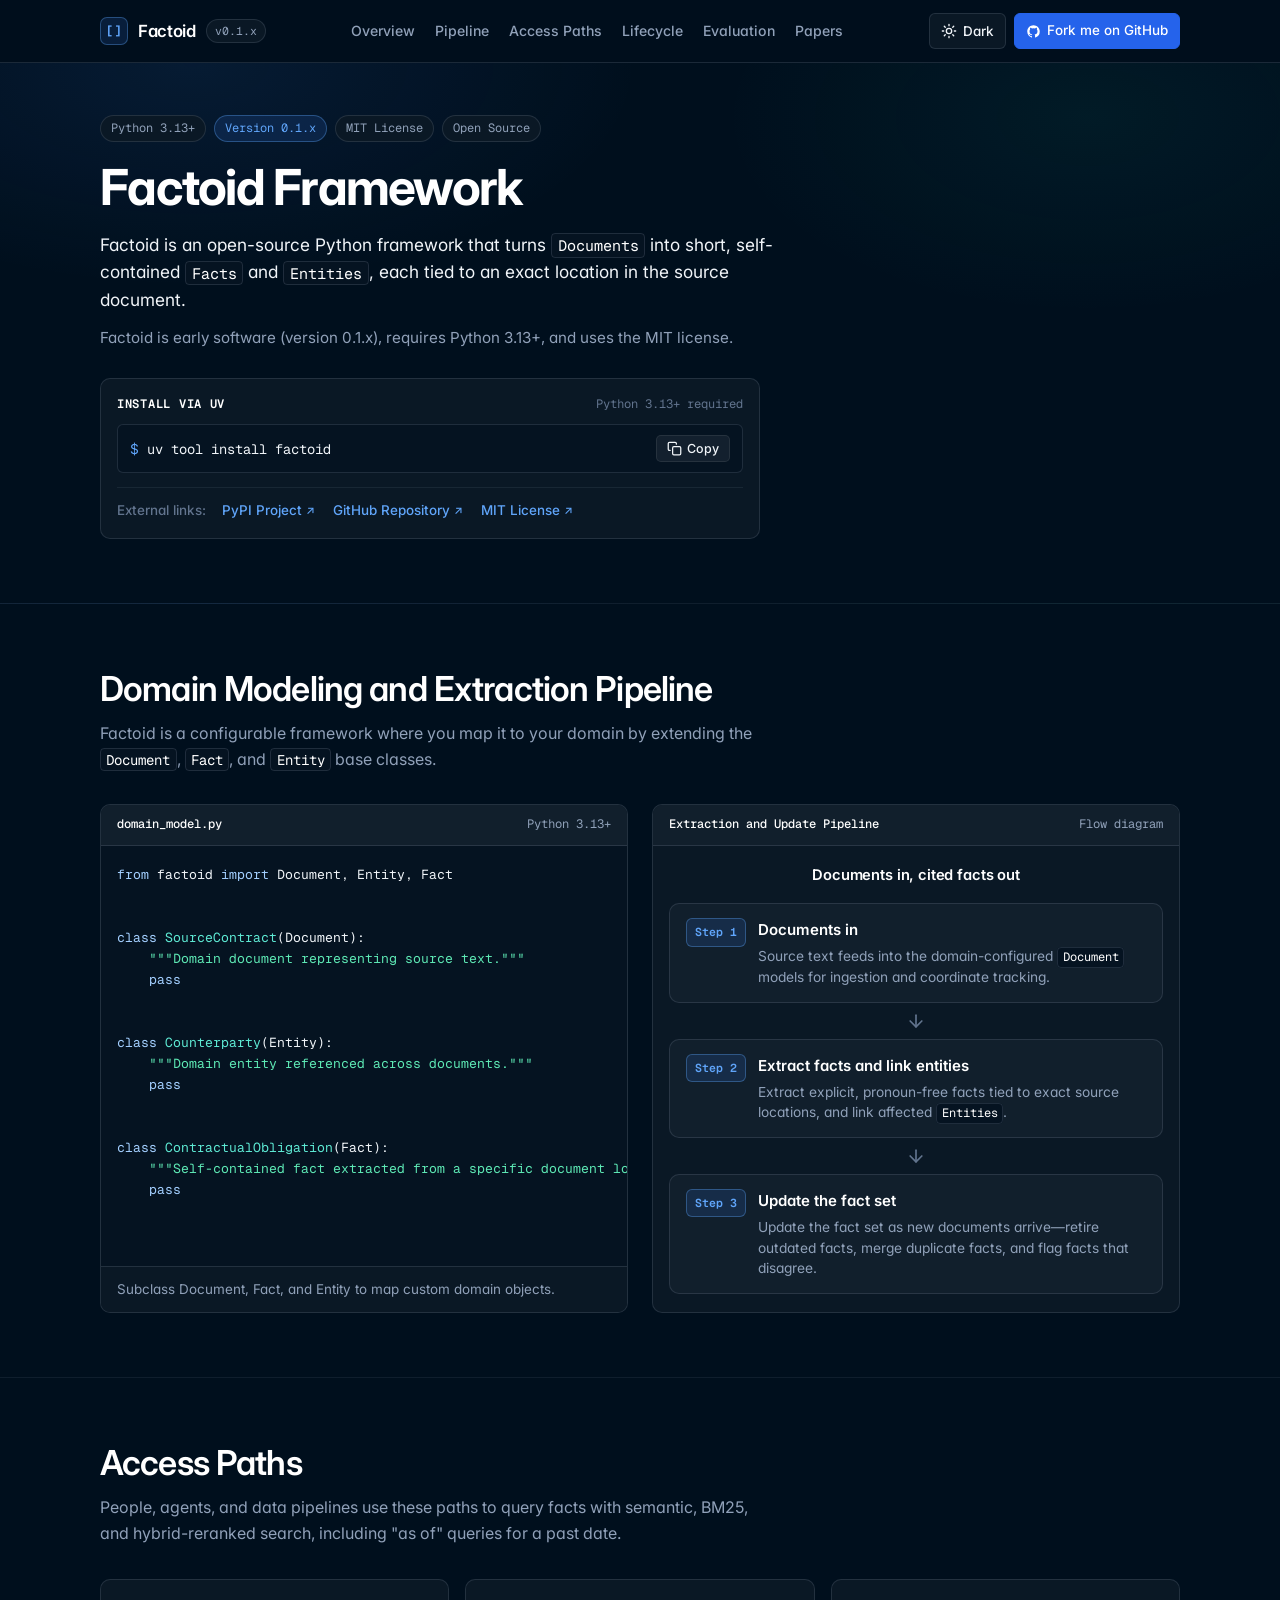
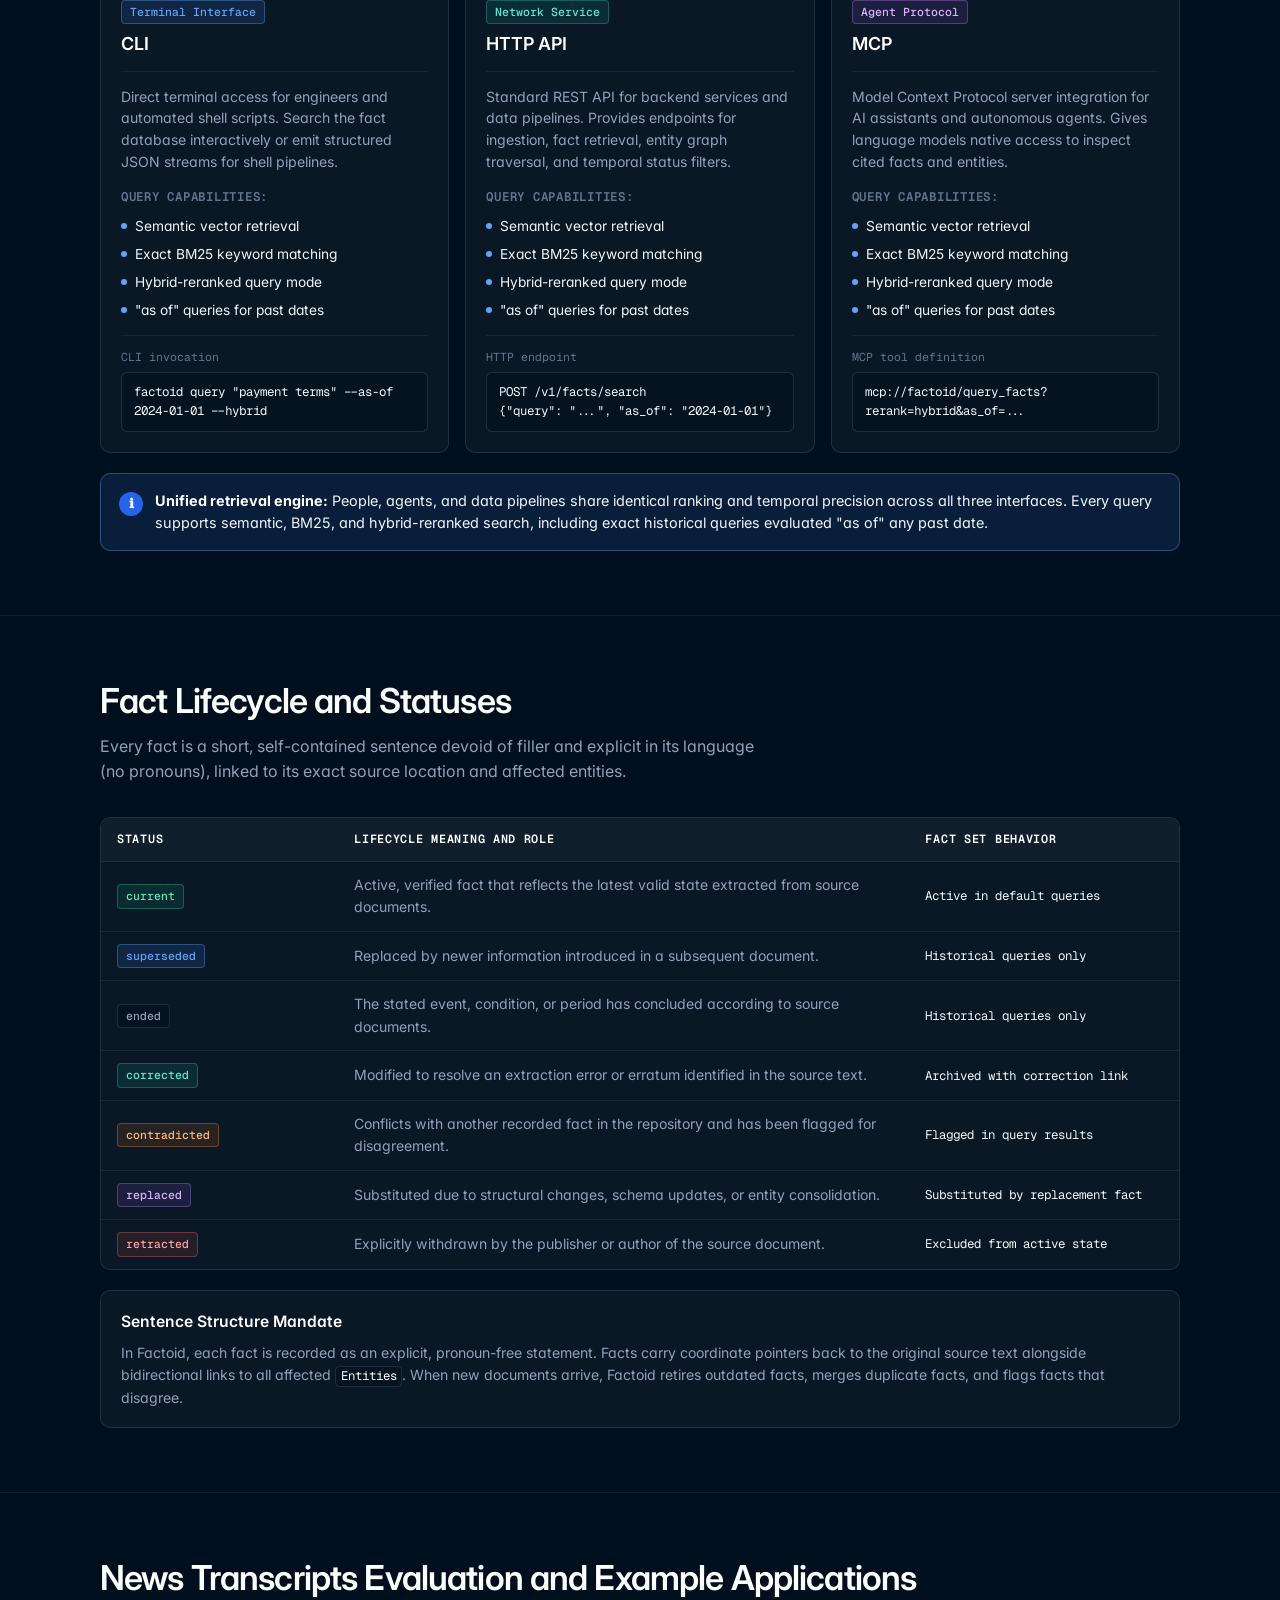
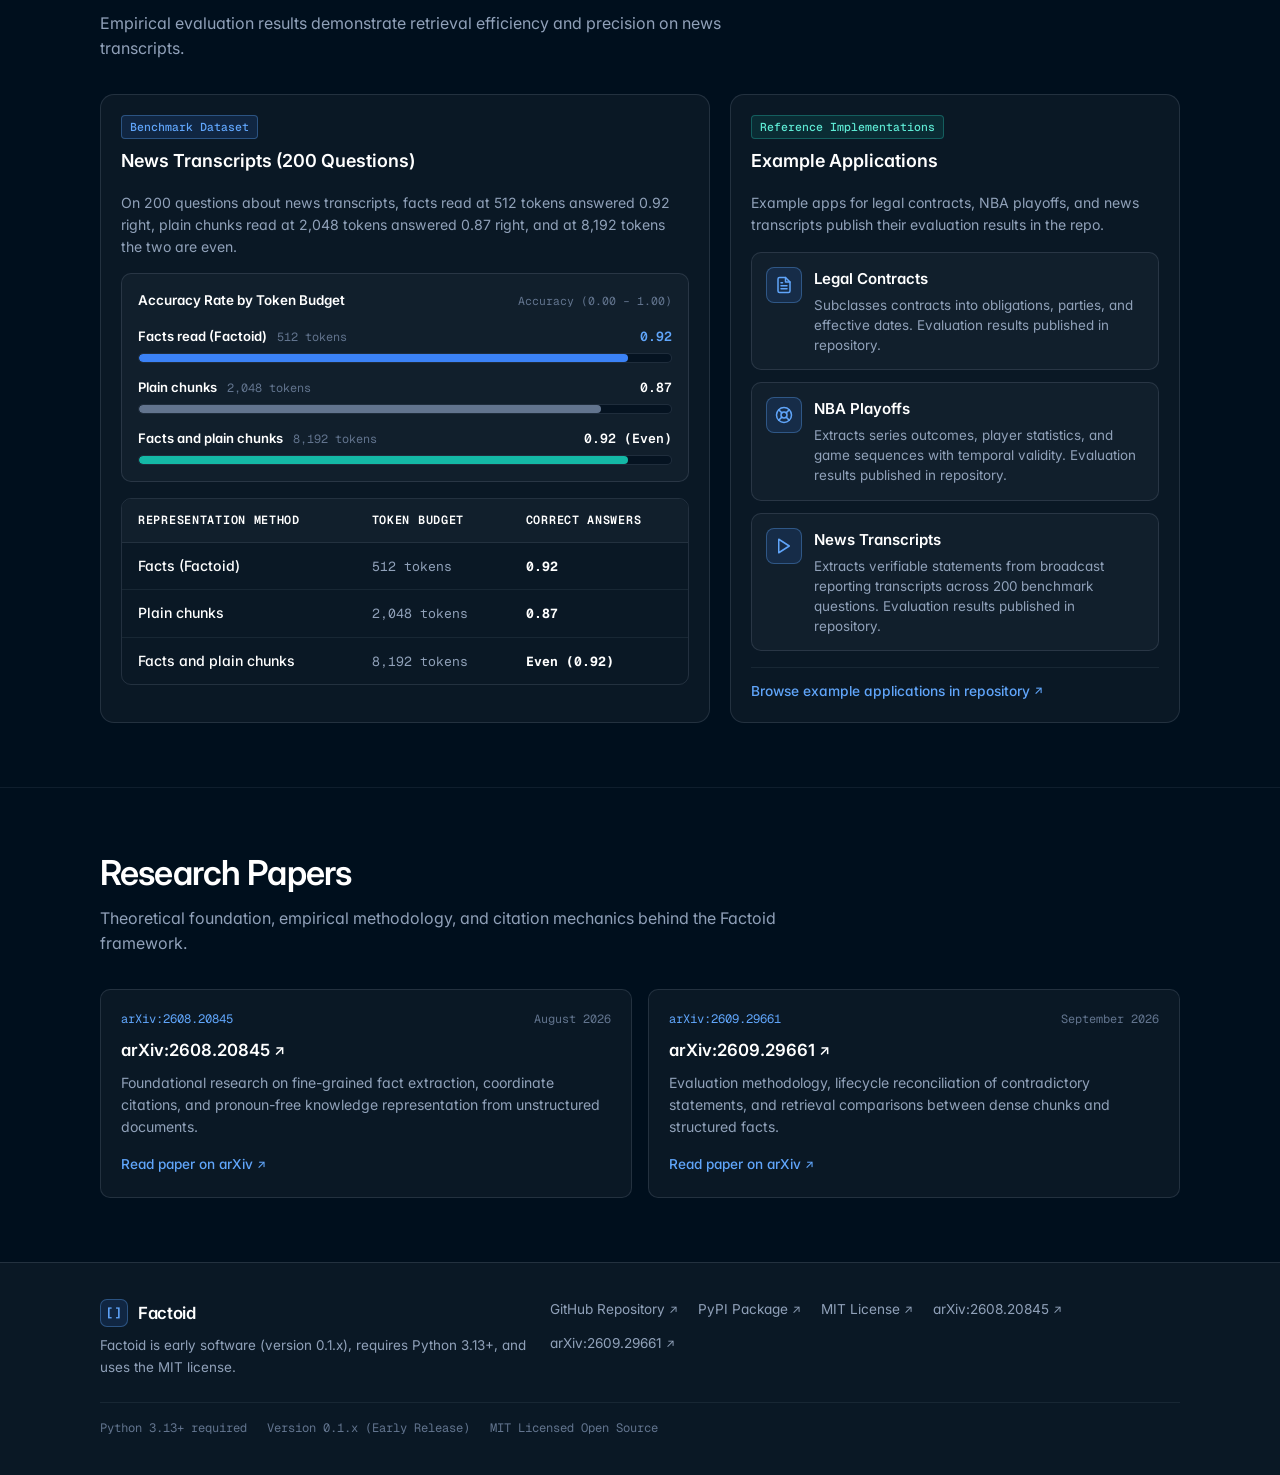
==== commit 343701d6: "Landing page: original content in the new design (decision 131)" ====
--- a/site/index.html
+++ b/site/index.html
@@ -3,11 +3,11 @@
 <head>
   <meta charset="UTF-8">
   <meta name="viewport" content="width=device-width, initial-scale=1.0">
-  <title>Factoid — Python Framework for Cited Facts and Entities</title>
-  <meta name="description" content="Factoid is an open-source Python framework that turns prose and structured documents into short, self-contained facts tied to exact source quotes and linked entities.">
+  <title>Factoid — Open-Source Python Framework for Cited Facts</title>
+  <meta name="description" content="Factoid is an open-source Python framework that turns Documents into short, self-contained Facts and Entities, each tied to an exact location in the source document.">
   <link rel="preconnect" href="https://fonts.googleapis.com">
   <link rel="preconnect" href="https://fonts.gstatic.com" crossorigin>
-  <link href="https://fonts.googleapis.com/css2?family=Inter:wght@400;500;600;700&family=Geist+Mono:wght@400;500&display=swap" rel="stylesheet">
+  <link href="https://fonts.googleapis.com/css2?family=Inter:wght@400;500;600;700&family=Geist+Mono:wght@400;500;600&display=swap" rel="stylesheet">
   <script>
     (function () {
       try {
@@ -295,8 +295,16 @@
       display: flex;
       align-items: center;
       justify-content: space-between;
-      gap: 16px;
+      gap: 12px;
       min-height: 62px;
+    }
+
+    .brand-group {
+      display: flex;
+      align-items: center;
+      gap: 10px;
+      min-width: 0;
+      flex-shrink: 0;
     }
 
     .brand {
@@ -325,6 +333,10 @@
       background: var(--accent-soft);
       border: 1px solid var(--accent-border);
       color: var(--accent);
+      font-family: var(--font-mono);
+      font-size: 0.8rem;
+      font-weight: 600;
+      line-height: 1;
     }
 
     .version-chip {
@@ -342,7 +354,7 @@
     .nav-list {
       display: none;
       align-items: center;
-      gap: 22px;
+      gap: 20px;
       list-style: none;
       margin: 0;
       padding: 0;
@@ -353,6 +365,7 @@
       font-size: 0.88rem;
       font-weight: 500;
       transition: color 140ms ease;
+      white-space: nowrap;
     }
 
     .nav-list a:hover {
@@ -364,6 +377,7 @@
       display: flex;
       align-items: center;
       gap: 8px;
+      flex-shrink: 0;
     }
 
     .icon-btn {
@@ -381,6 +395,7 @@
       font-size: 0.84rem;
       font-weight: 500;
       cursor: pointer;
+      white-space: nowrap;
       transition: border-color 140ms ease, background-color 140ms ease;
     }
 
@@ -400,6 +415,10 @@
       background: var(--accent-solid-hover);
       border-color: var(--accent-solid-hover);
       color: var(--eg-white);
+    }
+
+    .theme-label {
+      display: none;
     }
 
     .theme-icon-sun { display: none; }
@@ -445,6 +464,27 @@
       text-decoration: none;
     }
 
+    @media (max-width: 479px) {
+      .container {
+        padding-inline: 14px;
+      }
+      .header-inner {
+        gap: 8px;
+      }
+      .icon-btn {
+        height: 34px;
+        padding: 0 9px;
+        font-size: 0.78rem;
+      }
+      .mobile-menu-btn {
+        width: 34px;
+        padding: 0;
+      }
+      .header-actions {
+        gap: 6px;
+      }
+    }
+
     /* Sections */
     section {
       padding-block: 64px;
@@ -453,18 +493,6 @@
 
     section:last-of-type {
       border-bottom: none;
-    }
-
-    .section-eyebrow {
-      display: inline-flex;
-      align-items: center;
-      gap: 8px;
-      font-family: var(--font-mono);
-      font-size: 0.76rem;
-      text-transform: uppercase;
-      letter-spacing: 0.08em;
-      color: var(--accent);
-      margin-bottom: 10px;
     }
 
     .section-title {
@@ -489,7 +517,7 @@
 
     /* Hero */
     .hero {
-      padding-top: 48px;
+      padding-top: 52px;
       padding-bottom: 64px;
       background:
         radial-gradient(640px 320px at 15% 0%, rgba(59, 130, 246, 0.10), transparent 70%),
@@ -500,17 +528,6 @@
       background:
         radial-gradient(640px 320px at 15% 0%, rgba(37, 99, 235, 0.06), transparent 70%),
         radial-gradient(520px 280px at 85% 10%, rgba(13, 148, 136, 0.05), transparent 70%);
-    }
-
-    .hero-grid {
-      display: grid;
-      grid-template-columns: 1fr;
-      gap: 36px;
-      align-items: start;
-    }
-
-    .hero-grid > * {
-      min-width: 0;
     }
 
     .pill-row {
@@ -549,60 +566,48 @@
     }
 
     .hero-lead {
-      margin: 0 0 24px;
-      font-size: 1.06rem;
+      margin: 0 0 12px;
+      font-size: 1.08rem;
+      color: var(--fg-primary);
+      max-width: 64ch;
+    }
+
+    .hero-sublead {
+      margin: 0 0 28px;
+      font-size: 0.95rem;
       color: var(--fg-muted);
-      max-width: 56ch;
-    }
-
-    /* Install box */
+      max-width: 64ch;
+    }
+
+    /* Install panel */
     .install-panel {
       background: var(--bg-surface);
       border: 1px solid var(--border-default);
       border-radius: var(--radius-md);
-      padding: 14px;
-      max-width: 560px;
-    }
-
-    .install-tabs {
+      padding: 16px;
+      max-width: 660px;
+    }
+
+    .install-header {
       display: flex;
       align-items: center;
       justify-content: space-between;
       flex-wrap: wrap;
       gap: 8px;
       margin-bottom: 10px;
-    }
-
-    .segmented {
-      display: inline-flex;
-      background: var(--bg-subtle);
-      border: 1px solid var(--border-default);
-      border-radius: var(--radius-sm);
-      padding: 2px;
-      gap: 2px;
-    }
-
-    .seg-btn {
-      border: none;
-      background: transparent;
-      color: var(--fg-muted);
       font-family: var(--font-mono);
-      font-size: 0.75rem;
-      padding: 5px 10px;
-      border-radius: 4px;
-      cursor: pointer;
-      transition: background-color 140ms ease, color 140ms ease;
-    }
-
-    .seg-btn[aria-selected="true"] {
-      background: var(--accent-solid);
-      color: var(--eg-white);
+      font-size: 0.76rem;
+    }
+
+    .install-label {
+      color: var(--fg-strong);
+      font-weight: 600;
+      text-transform: uppercase;
+      letter-spacing: 0.06em;
     }
 
     .install-note {
-      font-size: 0.76rem;
       color: var(--fg-subtle);
-      font-family: var(--font-mono);
     }
 
     .cmd-bar {
@@ -623,7 +628,7 @@
       gap: 8px;
       overflow-x: auto;
       min-width: 0;
-      font-size: 0.84rem;
+      font-size: 0.86rem;
       white-space: nowrap;
       scrollbar-width: thin;
     }
@@ -642,16 +647,20 @@
       background: var(--eg-white-a100);
       color: var(--eg-gray-100);
       font-family: var(--font-sans);
-      font-size: 0.76rem;
+      font-size: 0.78rem;
       font-weight: 500;
       padding: 5px 10px;
       border-radius: 5px;
       cursor: pointer;
-      transition: background-color 140ms ease;
+      transition: background-color 140ms ease, border-color 140ms ease;
     }
 
     .copy-btn:hover {
       background: var(--eg-white-a200);
+    }
+
+    .copy-btn .icon-check {
+      display: none;
     }
 
     .copy-btn.copied {
@@ -659,130 +668,66 @@
       color: var(--eg-green-300);
     }
 
-    .hero-links {
-      display: flex;
+    .copy-btn.copied .icon-copy {
+      display: none;
+    }
+
+    .copy-btn.copied .icon-check {
+      display: inline-block;
+      stroke: var(--eg-green-300);
+    }
+
+    .install-links {
+      display: flex;
+      align-items: center;
       flex-wrap: wrap;
-      gap: 14px 20px;
+      gap: 10px 16px;
       margin-top: 14px;
-      font-size: 0.85rem;
+      padding-top: 12px;
+      border-top: 1px solid var(--border-subtle);
+      font-size: 0.84rem;
+    }
+
+    .links-title {
+      color: var(--fg-subtle);
       font-weight: 500;
     }
 
-    .hero-links a {
+    .inline-links-list {
+      display: flex;
+      align-items: center;
+      flex-wrap: wrap;
+      gap: 10px 18px;
+      list-style: none;
+      margin: 0;
+      padding: 0;
+    }
+
+    .inline-links-list a,
+    .inline-link {
       display: inline-flex;
       align-items: center;
       gap: 4px;
-      color: var(--fg-muted);
-    }
-
-    .hero-links a:hover {
+      font-weight: 500;
       color: var(--accent);
-      text-decoration: none;
-    }
-
-    /* Hero Compilation Artifact */
-    .artifact-card {
-      background: var(--bg-surface);
-      border: 1px solid var(--border-default);
-      border-radius: var(--radius-lg);
-      overflow: hidden;
-    }
-
-    .artifact-bar {
-      display: flex;
-      align-items: center;
-      justify-content: space-between;
-      gap: 8px;
-      padding: 10px 14px;
-      background: var(--bg-elevated);
-      border-bottom: 1px solid var(--border-default);
-      font-family: var(--font-mono);
-      font-size: 0.74rem;
-      color: var(--fg-muted);
-    }
-
-    .artifact-body {
-      padding: 16px;
-      display: grid;
-      gap: 12px;
-    }
-
-    .source-snippet {
-      background: var(--bg-subtle);
-      border: 1px solid var(--border-default);
-      border-radius: var(--radius-sm);
-      padding: 12px;
-      font-size: 0.84rem;
-    }
-
-    .source-meta {
-      display: flex;
-      flex-wrap: wrap;
-      justify-content: space-between;
-      gap: 6px;
+    }
+
+    .external-indicator {
+      font-size: 0.85em;
+      line-height: 1;
+    }
+
+    /* Badges */
+    .badge {
+      display: inline-flex;
+      align-items: center;
       font-family: var(--font-mono);
       font-size: 0.72rem;
-      color: var(--fg-subtle);
-      margin-bottom: 6px;
-    }
-
-    .source-quote {
-      margin: 0;
-      color: var(--fg-primary);
-      font-style: italic;
-    }
-
-    .compile-arrow {
-      display: flex;
-      align-items: center;
-      gap: 10px;
-      color: var(--fg-subtle);
-      font-family: var(--font-mono);
-      font-size: 0.72rem;
-    }
-
-    .compile-arrow::before,
-    .compile-arrow::after {
-      content: "";
-      height: 1px;
-      flex: 1;
-      background: var(--border-default);
-    }
-
-    .fact-card {
-      background: var(--bg-elevated);
-      border: 1px solid var(--border-default);
-      border-radius: var(--radius-sm);
-      padding: 12px;
-      display: grid;
-      gap: 8px;
-    }
-
-    .fact-card.is-superseded {
-      opacity: 0.74;
-      border-style: dashed;
-    }
-
-    .fact-card.is-current {
-      border-color: var(--ok-border);
-    }
-
-    .fact-top {
-      display: flex;
-      flex-wrap: wrap;
-      align-items: center;
-      gap: 6px;
-    }
-
-    .badge {
-      display: inline-flex;
-      align-items: center;
-      font-family: var(--font-mono);
-      font-size: 0.7rem;
       font-weight: 500;
-      padding: 2px 7px;
+      padding: 2px 8px;
       border-radius: 4px;
       border: 1px solid transparent;
+      white-space: nowrap;
     }
 
     .badge-ok { color: var(--ok-fg); background: var(--ok-bg); border-color: var(--ok-border); }
@@ -793,33 +738,12 @@
     .badge-purple { color: var(--purple-fg); background: var(--purple-bg); border-color: var(--purple-border); }
     .badge-muted { color: var(--fg-muted); background: var(--bg-subtle); border-color: var(--border-default); }
 
-    .fact-sentence {
-      margin: 0;
-      font-size: 0.88rem;
-      color: var(--fg-strong);
-      line-height: 1.45;
-    }
-
-    .fact-card.is-superseded .fact-sentence {
-      text-decoration: line-through;
-      color: var(--fg-muted);
-    }
-
-    .fact-meta {
-      display: flex;
-      flex-wrap: wrap;
-      gap: 8px 14px;
-      font-family: var(--font-mono);
-      font-size: 0.72rem;
-      color: var(--fg-subtle);
-    }
-
-    /* Pipeline & Code Explorer */
+    /* Section 2: Pipeline & Code */
     .split-grid {
       display: grid;
       grid-template-columns: 1fr;
       gap: 24px;
-      align-items: start;
+      align-items: stretch;
     }
 
     .split-grid > * {
@@ -831,68 +755,43 @@
       border: 1px solid var(--border-default);
       border-radius: var(--radius-md);
       overflow: hidden;
-    }
-
-    .tab-bar {
-      display: flex;
-      overflow-x: auto;
+      display: flex;
+      flex-direction: column;
+    }
+
+    .panel-bar {
+      display: flex;
+      align-items: center;
+      justify-content: space-between;
+      gap: 8px;
+      padding: 10px 16px;
+      background: var(--bg-elevated);
       border-bottom: 1px solid var(--border-default);
-      background: var(--bg-elevated);
-      scrollbar-width: none;
-    }
-
-    .tab-bar::-webkit-scrollbar {
-      display: none;
-    }
-
-    .tab-btn {
-      flex-shrink: 0;
-      border: none;
-      border-bottom: 2px solid transparent;
-      background: transparent;
+      font-family: var(--font-mono);
+      font-size: 0.76rem;
       color: var(--fg-muted);
-      font-family: var(--font-mono);
-      font-size: 0.8rem;
-      padding: 11px 15px;
-      cursor: pointer;
-      transition: color 140ms ease, border-color 140ms ease;
-    }
-
-    .tab-btn:hover {
+    }
+
+    .panel-bar-title {
       color: var(--fg-strong);
-    }
-
-    .tab-btn[aria-selected="true"] {
-      color: var(--accent);
-      border-bottom-color: var(--accent);
-      background: var(--bg-surface);
-    }
-
-    .code-pane {
-      display: none;
-    }
-
-    .code-pane.active {
-      display: block;
+      font-weight: 500;
     }
 
     .code-block {
       margin: 0;
-      padding: 16px;
+      padding: 18px 16px;
       background: var(--bg-code);
       color: var(--eg-gray-100);
-      font-size: 0.81rem;
-      line-height: 1.55;
+      font-size: 0.82rem;
+      line-height: 1.6;
       overflow-x: auto;
       max-width: 100%;
+      flex: 1;
     }
 
     .kw { color: var(--code-kw); }
     .cls { color: var(--code-cls); }
     .str { color: var(--code-str); }
-    .cm { color: var(--code-cm); }
-    .num { color: var(--code-num); }
-    .fn { color: var(--code-fn); }
 
     .pane-caption {
       padding: 12px 16px;
@@ -902,36 +801,55 @@
       background: var(--bg-surface);
     }
 
-    /* Pipeline steps list */
-    .pipeline-stack {
-      display: grid;
-      gap: 12px;
+    /* Diagram panel */
+    .diagram-figure {
+      margin: 0;
+      padding: 18px 16px;
+      display: flex;
+      flex-direction: column;
+      flex: 1;
+      justify-content: center;
+    }
+
+    .diagram-caption {
+      font-size: 0.92rem;
+      font-weight: 600;
+      color: var(--fg-strong);
+      margin-bottom: 16px;
+      text-align: center;
+      letter-spacing: -0.01em;
+    }
+
+    .flow-steps {
+      display: flex;
+      flex-direction: column;
+      gap: 8px;
     }
 
     .stage-card {
-      background: var(--bg-surface);
+      background: var(--bg-elevated);
       border: 1px solid var(--border-default);
       border-radius: var(--radius-md);
       padding: 14px 16px;
       display: grid;
-      grid-template-columns: 30px 1fr;
+      grid-template-columns: auto 1fr;
       gap: 12px;
       align-items: start;
     }
 
     .stage-num {
-      width: 30px;
-      height: 30px;
-      border-radius: 7px;
       display: inline-flex;
       align-items: center;
       justify-content: center;
+      padding: 4px 8px;
+      border-radius: 6px;
       font-family: var(--font-mono);
-      font-size: 0.78rem;
+      font-size: 0.72rem;
       font-weight: 600;
       background: var(--accent-soft);
       border: 1px solid var(--accent-border);
       color: var(--accent);
+      white-space: nowrap;
     }
 
     .stage-title {
@@ -945,122 +863,75 @@
       margin: 0;
       font-size: 0.86rem;
       color: var(--fg-muted);
-    }
-
-    /* Presets strip */
-    .presets-grid {
-      margin-top: 24px;
+      line-height: 1.5;
+    }
+
+    .flow-connector {
+      display: flex;
+      justify-content: center;
+      color: var(--fg-subtle);
+      line-height: 1;
+    }
+
+    /* Section 3: Access Paths */
+    .access-grid {
       display: grid;
       grid-template-columns: 1fr;
-      gap: 12px;
-    }
-
-    .preset-card {
+      gap: 16px;
+      margin-bottom: 20px;
+    }
+
+    .access-grid > * {
+      min-width: 0;
+    }
+
+    .access-card {
       background: var(--bg-surface);
       border: 1px solid var(--border-default);
       border-radius: var(--radius-md);
-      padding: 14px 16px;
+      padding: 20px;
+      display: flex;
+      flex-direction: column;
+      gap: 14px;
       min-width: 0;
     }
 
-    .preset-head {
-      display: flex;
-      align-items: center;
-      justify-content: space-between;
-      gap: 8px;
-      margin-bottom: 8px;
-    }
-
-    .preset-name {
-      font-family: var(--font-mono);
-      font-size: 0.86rem;
+    .access-card-header {
+      display: flex;
+      flex-direction: column;
+      align-items: flex-start;
+      gap: 6px;
+      padding-bottom: 12px;
+      border-bottom: 1px solid var(--border-subtle);
+    }
+
+    .access-title {
+      margin: 0;
+      font-size: 1.12rem;
       font-weight: 600;
       color: var(--fg-strong);
     }
 
-    .preset-list {
-      list-style: none;
-      margin: 0;
-      padding: 0;
-      display: grid;
-      gap: 4px;
-      font-size: 0.8rem;
-      color: var(--fg-muted);
-      font-family: var(--font-mono);
-    }
-
-    .preset-list span {
-      color: var(--fg-subtle);
-    }
-
-    /* Lifecycle grid */
-    .status-grid {
-      display: grid;
-      grid-template-columns: 1fr;
-      gap: 12px;
-      margin-bottom: 24px;
-    }
-
-    .status-card {
-      background: var(--bg-surface);
-      border: 1px solid var(--border-default);
-      border-radius: var(--radius-md);
-      padding: 14px 16px;
-      display: grid;
-      gap: 6px;
-      min-width: 0;
-    }
-
-    .status-card p {
-      margin: 0;
-      font-size: 0.86rem;
-      color: var(--fg-muted);
-    }
-
-    .detail-cards {
-      display: grid;
-      grid-template-columns: 1fr;
-      gap: 16px;
-    }
-
-    .detail-card {
-      background: var(--bg-surface);
-      border: 1px solid var(--border-default);
-      border-radius: var(--radius-md);
-      padding: 18px;
-      min-width: 0;
-    }
-
-    .detail-card h3 {
-      margin: 0 0 8px;
-      font-size: 0.98rem;
-      color: var(--fg-strong);
-      font-weight: 600;
-    }
-
-    .detail-card p {
+    .access-description {
       margin: 0;
       font-size: 0.88rem;
       color: var(--fg-muted);
-    }
-
-    .check-chips {
-      display: flex;
-      flex-wrap: wrap;
-      gap: 6px;
-      margin-top: 12px;
-    }
-
-    /* Access paths */
-    .access-body {
+      line-height: 1.55;
+    }
+
+    .access-query-support {
       display: grid;
-      grid-template-columns: 1fr;
-      gap: 18px;
-      padding: 18px;
-    }
-
-    .access-body > * {
-      min-width: 0;
+      gap: 8px;
+    }
+
+    .subhead {
+      margin: 0;
+      font-size: 0.78rem;
+      font-family: var(--font-mono);
+      text-transform: uppercase;
+      letter-spacing: 0.06em;
+      color: var(--fg-subtle);
+      font-weight: 600;
     }
 
     .access-list {
@@ -1068,12 +939,12 @@
       margin: 0;
       padding: 0;
       display: grid;
-      gap: 10px;
+      gap: 6px;
     }
 
     .access-list li {
-      font-size: 0.88rem;
-      color: var(--fg-muted);
+      font-size: 0.86rem;
+      color: var(--fg-primary);
       padding-left: 14px;
       position: relative;
     }
@@ -1089,11 +960,153 @@
       background: var(--accent);
     }
 
-    .access-list strong {
+    .access-sample {
+      margin-top: auto;
+      padding-top: 12px;
+      border-top: 1px solid var(--border-subtle);
+      display: grid;
+      gap: 6px;
+      min-width: 0;
+    }
+
+    .sample-label {
+      font-family: var(--font-mono);
+      font-size: 0.72rem;
+      color: var(--fg-subtle);
+    }
+
+    .access-sample code {
+      display: block;
+      padding: 10px 12px;
+      background: var(--bg-code);
+      color: var(--eg-gray-100);
+      border: 1px solid var(--border-default);
+      border-radius: var(--radius-sm);
+      font-size: 0.78rem;
+      line-height: 1.5;
+      overflow-x: auto;
+      max-width: 100%;
+      word-break: break-word;
+    }
+
+    .callout-card {
+      background: var(--accent-soft);
+      border: 1px solid var(--accent-border);
+      border-radius: var(--radius-md);
+      padding: 16px 18px;
+      display: flex;
+      align-items: flex-start;
+      gap: 12px;
+    }
+
+    .callout-icon {
+      flex-shrink: 0;
+      width: 24px;
+      height: 24px;
+      border-radius: 50%;
+      background: var(--accent-solid);
+      color: var(--eg-white);
+      display: inline-flex;
+      align-items: center;
+      justify-content: center;
+      font-size: 0.8rem;
+      font-weight: 700;
+      margin-top: 2px;
+    }
+
+    .callout-text {
+      font-size: 0.9rem;
+      color: var(--fg-primary);
+      line-height: 1.55;
+    }
+
+    .callout-text strong {
       color: var(--fg-strong);
     }
 
-    /* Benchmarks */
+    /* Section 4: Lifecycle Table & Note */
+    .table-container {
+      background: var(--bg-surface);
+      border: 1px solid var(--border-default);
+      border-radius: var(--radius-md);
+      overflow-x: auto;
+      max-width: 100%;
+      margin-bottom: 20px;
+    }
+
+    .status-table,
+    .eval-table {
+      width: 100%;
+      border-collapse: collapse;
+      text-align: left;
+      font-size: 0.88rem;
+    }
+
+    .status-table {
+      min-width: 560px;
+    }
+
+    .status-table thead th,
+    .eval-table thead th {
+      background: var(--bg-elevated);
+      color: var(--fg-strong);
+      font-family: var(--font-mono);
+      font-size: 0.74rem;
+      font-weight: 600;
+      text-transform: uppercase;
+      letter-spacing: 0.06em;
+      padding: 12px 16px;
+      border-bottom: 1px solid var(--border-default);
+    }
+
+    .status-table tbody th,
+    .status-table tbody td,
+    .eval-table tbody th,
+    .eval-table tbody td {
+      padding: 12px 16px;
+      border-bottom: 1px solid var(--border-subtle);
+      vertical-align: middle;
+    }
+
+    .status-table tbody tr:last-child th,
+    .status-table tbody tr:last-child td,
+    .eval-table tbody tr:last-child th,
+    .eval-table tbody tr:last-child td {
+      border-bottom: none;
+    }
+
+    .status-table tbody td {
+      color: var(--fg-muted);
+    }
+
+    .status-table tbody td:last-child {
+      font-family: var(--font-mono);
+      font-size: 0.78rem;
+      color: var(--fg-primary);
+    }
+
+    .detail-card {
+      background: var(--bg-surface);
+      border: 1px solid var(--border-default);
+      border-radius: var(--radius-md);
+      padding: 18px 20px;
+    }
+
+    .detail-card h3 {
+      margin: 0 0 8px;
+      font-size: 0.98rem;
+      color: var(--fg-strong);
+      font-weight: 600;
+    }
+
+    .detail-card p {
+      margin: 0;
+      font-size: 0.88rem;
+      color: var(--fg-muted);
+      line-height: 1.6;
+    }
+
+    /* Section 5: Benchmarks & Example Apps */
     .bench-grid {
       display: grid;
       grid-template-columns: 1fr;
@@ -1109,22 +1122,22 @@
       border: 1px solid var(--border-default);
       border-radius: var(--radius-lg);
       padding: 20px;
-      display: grid;
+      display: flex;
+      flex-direction: column;
       gap: 16px;
-      align-content: start;
+      min-width: 0;
     }
 
     .bench-head {
       display: flex;
-      flex-wrap: wrap;
-      align-items: baseline;
-      justify-content: space-between;
+      flex-direction: column;
+      align-items: flex-start;
       gap: 8px;
     }
 
     .bench-title {
       margin: 0;
-      font-size: 1.08rem;
+      font-size: 1.12rem;
       font-weight: 600;
       color: var(--fg-strong);
     }
@@ -1133,6 +1146,36 @@
       margin: 0;
       font-size: 0.88rem;
       color: var(--fg-muted);
+      line-height: 1.55;
+    }
+
+    .chart-wrapper {
+      background: var(--bg-elevated);
+      border: 1px solid var(--border-default);
+      border-radius: var(--radius-md);
+      padding: 16px;
+      display: grid;
+      gap: 14px;
+    }
+
+    .chart-header {
+      display: flex;
+      flex-wrap: wrap;
+      justify-content: space-between;
+      align-items: baseline;
+      gap: 6px;
+    }
+
+    .chart-title {
+      font-size: 0.84rem;
+      font-weight: 600;
+      color: var(--fg-strong);
+    }
+
+    .chart-axis-label {
+      font-family: var(--font-mono);
+      font-size: 0.72rem;
+      color: var(--fg-subtle);
     }
 
     .bar-rows {
@@ -1147,19 +1190,39 @@
 
     .bar-labels {
       display: flex;
+      flex-wrap: wrap;
+      align-items: baseline;
       justify-content: space-between;
-      gap: 8px;
+      gap: 6px 10px;
       font-size: 0.82rem;
     }
 
-    .bar-labels strong {
+    .bar-name-group {
+      display: inline-flex;
+      flex-wrap: wrap;
+      align-items: baseline;
+      gap: 6px 10px;
+    }
+
+    .bar-name {
+      font-weight: 600;
       color: var(--fg-strong);
+    }
+
+    .bar-meta {
+      font-family: var(--font-mono);
+      font-size: 0.74rem;
+      color: var(--fg-subtle);
     }
 
     .bar-val {
       font-family: var(--font-mono);
       font-weight: 600;
       color: var(--fg-strong);
+    }
+
+    .bar-val.highlight {
+      color: var(--accent);
     }
 
     .bar-track {
@@ -1173,83 +1236,91 @@
     .bar-fill {
       height: 100%;
       border-radius: 999px;
-      transition: width 260ms ease;
     }
 
     .bar-facts { background: var(--eg-blue-500); }
-    .bar-rerank { background: var(--eg-teal-500); }
     .bar-chunks { background: var(--eg-gray-500); }
-
-    .metric-row {
+    .bar-even { background: var(--eg-teal-500); }
+
+    .eval-table-wrapper {
+      border: 1px solid var(--border-default);
+      border-radius: var(--radius-md);
+      overflow-x: auto;
+      max-width: 100%;
+    }
+
+    .eval-table tbody th {
+      font-weight: 500;
+      color: var(--fg-strong);
+    }
+
+    .eval-table tbody td {
+      color: var(--fg-muted);
+      font-family: var(--font-mono);
+      font-size: 0.82rem;
+    }
+
+    .eval-table tbody td strong {
+      color: var(--fg-strong);
+    }
+
+    .apps-list {
+      list-style: none;
+      margin: 0;
+      padding: 0;
       display: grid;
-      grid-template-columns: repeat(auto-fit, minmax(120px, 1fr));
-      gap: 10px;
-    }
-
-    .metric-box {
+      gap: 12px;
+      flex: 1;
+    }
+
+    .app-item {
       background: var(--bg-elevated);
       border: 1px solid var(--border-default);
-      border-radius: var(--radius-sm);
-      padding: 10px 12px;
-    }
-
-    .metric-num {
-      font-family: var(--font-mono);
-      font-size: 1.15rem;
+      border-radius: var(--radius-md);
+      padding: 14px;
+      display: flex;
+      align-items: flex-start;
+      gap: 12px;
+    }
+
+    .app-icon {
+      flex-shrink: 0;
+      width: 36px;
+      height: 36px;
+      border-radius: 8px;
+      background: var(--accent-soft);
+      border: 1px solid var(--accent-border);
+      color: var(--accent);
+      display: inline-flex;
+      align-items: center;
+      justify-content: center;
+    }
+
+    .app-details {
+      min-width: 0;
+    }
+
+    .app-name {
+      margin: 0 0 4px;
+      font-size: 0.94rem;
       font-weight: 600;
       color: var(--fg-strong);
-      line-height: 1.2;
-    }
-
-    .metric-label {
-      font-size: 0.76rem;
+    }
+
+    .app-desc {
+      margin: 0;
+      font-size: 0.84rem;
       color: var(--fg-muted);
-      margin-top: 2px;
-    }
-
-    .apps-strip {
-      margin-top: 20px;
-      display: grid;
-      grid-template-columns: 1fr;
-      gap: 14px;
-    }
-
-    .app-card {
-      background: var(--bg-surface);
-      border: 1px solid var(--border-default);
-      border-radius: var(--radius-md);
-      padding: 16px;
-      display: grid;
-      gap: 8px;
-      min-width: 0;
-    }
-
-    .app-card-top {
-      display: flex;
-      align-items: center;
-      justify-content: space-between;
-      gap: 8px;
-    }
-
-    .app-card h3 {
-      margin: 0;
-      font-size: 0.96rem;
-      color: var(--fg-strong);
-    }
-
-    .app-card p {
-      margin: 0;
-      font-size: 0.85rem;
-      color: var(--fg-muted);
-    }
-
-    .app-stats {
-      font-family: var(--font-mono);
-      font-size: 0.75rem;
-      color: var(--fg-subtle);
-    }
-
-    /* Papers */
+      line-height: 1.5;
+    }
+
+    .apps-footer-link {
+      padding-top: 12px;
+      border-top: 1px solid var(--border-subtle);
+      font-size: 0.86rem;
+    }
+
+    /* Section 6: Research Papers */
     .papers-grid {
       display: grid;
       grid-template-columns: 1fr;
@@ -1267,40 +1338,64 @@
       min-width: 0;
     }
 
+    .paper-header {
+      display: flex;
+      flex-wrap: wrap;
+      align-items: center;
+      justify-content: space-between;
+      gap: 8px;
+    }
+
     .paper-id {
       font-family: var(--font-mono);
       font-size: 0.76rem;
       color: var(--accent);
     }
 
+    .paper-date {
+      font-family: var(--font-mono);
+      font-size: 0.74rem;
+      color: var(--fg-subtle);
+    }
+
     .paper-title {
       margin: 0;
-      font-size: 1rem;
+      font-size: 1.05rem;
       line-height: 1.35;
       color: var(--fg-strong);
       font-weight: 600;
     }
 
-    .paper-authors {
-      margin: 0;
-      font-size: 0.8rem;
-      color: var(--fg-subtle);
+    .paper-title a {
+      color: var(--fg-strong);
+      display: inline-flex;
+      align-items: center;
+      gap: 4px;
+    }
+
+    .paper-title a:hover {
+      color: var(--accent);
+      text-decoration: none;
     }
 
     .paper-summary {
       margin: 0;
-      font-size: 0.86rem;
+      font-size: 0.88rem;
       color: var(--fg-muted);
       flex: 1;
+      line-height: 1.55;
+    }
+
+    .paper-action {
+      margin-top: 4px;
     }
 
     .paper-link {
-      font-size: 0.84rem;
+      font-size: 0.85rem;
       font-weight: 500;
       display: inline-flex;
       align-items: center;
       gap: 4px;
-      margin-top: 4px;
     }
 
     /* Footer */
@@ -1316,10 +1411,11 @@
       gap: 20px;
     }
 
-    .footer-meta {
-      margin: 6px 0 0;
+    .footer-release-note {
+      margin: 8px 0 0;
       font-size: 0.84rem;
       color: var(--fg-muted);
+      max-width: 56ch;
     }
 
     .footer-links {
@@ -1334,78 +1430,84 @@
 
     .footer-links a {
       color: var(--fg-muted);
+      display: inline-flex;
+      align-items: center;
+      gap: 4px;
     }
 
     .footer-links a:hover {
       color: var(--accent);
+    }
+
+    .footer-bottom {
+      margin-top: 24px;
+      padding-top: 16px;
+      border-top: 1px solid var(--border-subtle);
+      display: flex;
+      flex-wrap: wrap;
+      gap: 8px 20px;
+      font-family: var(--font-mono);
+      font-size: 0.76rem;
+      color: var(--fg-subtle);
     }
 
     /* Responsive breakpoints */
     @media (min-width: 640px) {
       .version-chip { display: inline-flex; }
-      .status-grid { grid-template-columns: repeat(2, 1fr); }
-      .detail-cards { grid-template-columns: repeat(2, 1fr); }
-      .presets-grid { grid-template-columns: repeat(3, 1fr); }
-      .apps-strip { grid-template-columns: repeat(3, 1fr); }
-    }
-
-    @media (min-width: 860px) {
+      .theme-label { display: inline; }
+      .papers-grid { grid-template-columns: repeat(2, 1fr); }
+    }
+
+    @media (min-width: 900px) {
       .nav-list { display: flex; }
       .mobile-menu-btn { display: none; }
       .mobile-nav.open { display: none; }
-      .hero-grid { grid-template-columns: 1.1fr 0.9fr; gap: 40px; }
-      .split-grid { grid-template-columns: 1.15fr 0.85fr; }
-      .access-body { grid-template-columns: 0.9fr 1.1fr; align-items: start; }
-      .bench-grid { grid-template-columns: 1fr 1fr; }
-      .papers-grid { grid-template-columns: repeat(3, 1fr); }
-      .status-grid { grid-template-columns: repeat(4, 1fr); }
-      .footer-inner { flex-direction: row; align-items: center; justify-content: space-between; }
+      .split-grid { grid-template-columns: 1fr 1fr; }
+      .access-grid { grid-template-columns: repeat(3, 1fr); }
+      .bench-grid { grid-template-columns: 1.15fr 0.85fr; }
+      .footer-inner { flex-direction: row; align-items: flex-start; justify-content: space-between; }
     }
   </style>
 </head>
 <body>
   <header class="site-header">
     <div class="container header-inner">
-      <div style="display:flex;align-items:center;gap:10px;min-width:0;">
-        <a href="#top" class="brand" aria-label="Factoid home">
-          <span class="brand-mark" aria-hidden="true">
-            <svg width="16" height="16" viewBox="0 0 24 24" fill="none" stroke="currentColor" stroke-width="2.2" stroke-linecap="round" stroke-linejoin="round">
-              <path d="M8 4H5v16h3"></path>
-              <path d="M16 4h3v16h-3"></path>
-              <circle cx="12" cy="12" r="2.5" fill="currentColor" stroke="none"></circle>
-            </svg>
-          </span>
+      <div class="brand-group">
+        <a href="#overview" class="brand" aria-label="Factoid homepage">
+          <span class="brand-mark" aria-hidden="true">[]</span>
           <span>Factoid</span>
         </a>
-        <span class="version-chip">main 0.1.19 · PyPI 0.1.3</span>
+        <span class="version-chip" title="Early development version">v0.1.x</span>
       </div>
 
-      <nav aria-label="Primary">
+      <nav aria-label="Primary navigation">
         <ul class="nav-list">
+          <li><a href="#overview">Overview</a></li>
           <li><a href="#pipeline">Pipeline</a></li>
+          <li><a href="#access-paths">Access Paths</a></li>
           <li><a href="#lifecycle">Lifecycle</a></li>
-          <li><a href="#interfaces">Interfaces</a></li>
-          <li><a href="#benchmarks">Benchmarks</a></li>
-          <li><a href="#research">Research</a></li>
+          <li><a href="#benchmarks">Evaluation</a></li>
+          <li><a href="#papers">Papers</a></li>
         </ul>
       </nav>
 
       <div class="header-actions">
-        <button id="theme-toggle" class="icon-btn" type="button" aria-label="Toggle color theme" title="Toggle color theme">
-          <svg class="theme-icon-sun" width="16" height="16" viewBox="0 0 24 24" fill="none" stroke="currentColor" stroke-width="2" stroke-linecap="round" stroke-linejoin="round" aria-hidden="true">
+        <button id="theme-toggle" class="icon-btn" type="button" aria-label="Switch to light theme" title="Toggle theme">
+          <svg class="theme-icon-sun" aria-hidden="true" width="16" height="16" viewBox="0 0 24 24" fill="none" stroke="currentColor" stroke-width="2" stroke-linecap="round" stroke-linejoin="round">
             <circle cx="12" cy="12" r="4"></circle>
             <path d="M12 2v2M12 20v2M4.93 4.93l1.41 1.41M17.66 17.66l1.41 1.41M2 12h2M20 12h2M6.34 17.66l-1.41 1.41M19.07 4.93l-1.41 1.41"></path>
           </svg>
-          <svg class="theme-icon-moon" width="16" height="16" viewBox="0 0 24 24" fill="none" stroke="currentColor" stroke-width="2" stroke-linecap="round" stroke-linejoin="round" aria-hidden="true">
+          <svg class="theme-icon-moon" aria-hidden="true" width="16" height="16" viewBox="0 0 24 24" fill="none" stroke="currentColor" stroke-width="2" stroke-linecap="round" stroke-linejoin="round">
             <path d="M21 12.79A9 9 0 1 1 11.21 3 7 7 0 0 0 21 12.79z"></path>
           </svg>
+          <span class="theme-label" id="theme-status-text">Theme</span>
         </button>
 
-        <a class="icon-btn icon-btn-primary" href="https://github.com/Endgame-Labs/factoid" target="_blank" rel="noopener noreferrer">
+        <a class="icon-btn icon-btn-primary" href="https://github.com/Endgame-Labs/factoid" target="_blank" rel="noopener noreferrer" aria-label="Project source code">
           <svg width="15" height="15" viewBox="0 0 24 24" fill="currentColor" aria-hidden="true">
             <path d="M12 2C6.477 2 2 6.484 2 12.017c0 4.425 2.865 8.18 6.839 9.504.5.092.682-.217.682-.483 0-.237-.008-.868-.013-1.703-2.782.605-3.369-1.343-3.369-1.343-.454-1.158-1.11-1.466-1.11-1.466-.908-.62.069-.608.069-.608 1.003.07 1.53 1.032 1.53 1.032.892 1.53 2.341 1.088 2.91.832.092-.647.35-1.088.636-1.338-2.22-.253-4.555-1.113-4.555-4.951 0-1.093.39-1.988 1.029-2.688-.103-.253-.446-1.272.098-2.65 0 0 .84-.27 2.75 1.026A9.564 9.564 0 0 1 12 6.844a9.59 9.59 0 0 1 2.504.337c1.909-1.296 2.747-1.027 2.747-1.027.546 1.379.202 2.398.1 2.651.64.7 1.028 1.595 1.028 2.688 0 3.848-2.339 4.695-4.566 4.943.359.309.678.92.678 1.855 0 1.338-.012 2.419-.012 2.747 0 .268.18.58.688.482A10.02 10.02 0 0 0 22 12.017C22 6.484 17.522 2 12 2z"></path>
           </svg>
-          <span>GitHub</span>
+          <span>Fork me on GitHub</span>
         </a>
 
         <button id="mobile-menu-btn" class="icon-btn mobile-menu-btn" type="button" aria-label="Open navigation menu" aria-expanded="false" aria-controls="mobile-nav">
@@ -1420,710 +1522,581 @@
 
     <nav id="mobile-nav" class="mobile-nav" aria-label="Mobile navigation">
       <ul>
+        <li><a href="#overview">Overview</a></li>
         <li><a href="#pipeline">Pipeline</a></li>
+        <li><a href="#access-paths">Access Paths</a></li>
         <li><a href="#lifecycle">Lifecycle</a></li>
-        <li><a href="#interfaces">Interfaces</a></li>
-        <li><a href="#benchmarks">Benchmarks</a></li>
-        <li><a href="#research">Research</a></li>
+        <li><a href="#benchmarks">Evaluation</a></li>
+        <li><a href="#papers">Papers</a></li>
       </ul>
     </nav>
   </header>
 
-  <main id="top">
-    <!-- Hero -->
-    <section class="hero">
-      <div class="container hero-grid">
-        <div>
-          <div class="pill-row">
-            <span class="pill pill-accent">main 0.1.19 · PyPI 0.1.3</span>
-            <span class="pill">Python 3.13+</span>
-            <span class="pill">MIT License</span>
+  <main id="main-content">
+    <!-- Section 1: Header, summary, and install -->
+    <section id="overview" class="hero">
+      <div class="container">
+        <div class="pill-row">
+          <span class="pill">Python 3.13+</span>
+          <span class="pill pill-accent">Version 0.1.x</span>
+          <span class="pill">MIT License</span>
+          <span class="pill">Open Source</span>
+        </div>
+
+        <h1 class="hero-title">Factoid Framework</h1>
+        <p class="hero-lead">
+          Factoid is an open-source Python framework that turns <code>Documents</code> into short, self-contained <code>Facts</code> and <code>Entities</code>, each tied to an exact location in the source document.
+        </p>
+        <p class="hero-sublead">
+          Factoid is early software (version 0.1.x), requires Python 3.13+, and uses the MIT license.
+        </p>
+
+        <div class="install-panel">
+          <div class="install-header">
+            <span class="install-label">Install via uv</span>
+            <span class="install-note">Python 3.13+ required</span>
           </div>
-
-          <h1 class="hero-title">Turn documents into cited, self-contained facts.</h1>
-
-          <p class="hero-lead">
-            Factoid is an open-source Python framework that compiles prose and tabular documents into short,
-            pronoun-free facts tied to exact source quotes and linked entities. As new documents arrive, it retires
-            outdated facts, merges duplicates, and flags contradictions.
-          </p>
-
-          <div class="install-panel">
-            <div class="install-tabs">
-              <div class="segmented" role="tablist" aria-label="Install source">
-                <button class="seg-btn" type="button" role="tab" aria-selected="true" data-install="github">GitHub (0.1.19)</button>
-                <button class="seg-btn" type="button" role="tab" aria-selected="false" data-install="pypi">PyPI (0.1.3)</button>
-              </div>
-              <span class="install-note">Requires Python 3.13+ and uv</span>
+          <div class="cmd-bar">
+            <div class="cmd-text">
+              <span class="cmd-prompt" aria-hidden="true">$</span>
+              <code id="install-cmd">uv tool install factoid</code>
             </div>
-            <div class="cmd-bar">
-              <div class="cmd-text">
-                <span class="cmd-prompt" aria-hidden="true">$</span>
-                <code id="install-command">uv tool install git+https://github.com/Endgame-Labs/factoid</code>
-              </div>
-              <button id="copy-install" class="copy-btn" type="button" aria-label="Copy install command">Copy</button>
-            </div>
+            <button id="copy-install-btn" class="copy-btn" type="button" aria-label="Copy install command to clipboard" data-copy-target="install-cmd">
+              <svg class="icon-copy" aria-hidden="true" width="15" height="15" viewBox="0 0 24 24" fill="none" stroke="currentColor" stroke-width="2" stroke-linecap="round" stroke-linejoin="round">
+                <rect x="9" y="9" width="13" height="13" rx="2" ry="2"></rect>
+                <path d="M5 15H4a2 2 0 0 1-2-2V4a2 2 0 0 1 2-2h9a2 2 0 0 1 2 2v1"></path>
+              </svg>
+              <svg class="icon-check" aria-hidden="true" width="15" height="15" viewBox="0 0 24 24" fill="none" stroke="currentColor" stroke-width="2" stroke-linecap="round" stroke-linejoin="round">
+                <polyline points="20 6 9 17 4 12"></polyline>
+              </svg>
+              <span class="copy-text">Copy</span>
+            </button>
           </div>
-
-          <div class="hero-links">
-            <a href="https://github.com/Endgame-Labs/factoid" target="_blank" rel="noopener noreferrer">GitHub ↗</a>
-            <a href="https://pypi.org/project/factoid/" target="_blank" rel="noopener noreferrer">PyPI ↗</a>
-            <a href="https://github.com/Endgame-Labs/factoid/blob/main/SPEC.md" target="_blank" rel="noopener noreferrer">SPEC.md ↗</a>
-            <a href="https://github.com/Endgame-Labs/factoid/blob/main/CHANGELOG.md" target="_blank" rel="noopener noreferrer">Changelog ↗</a>
-            <a href="https://github.com/Endgame-Labs/factoid/blob/main/docs/cli.md" target="_blank" rel="noopener noreferrer">CLI reference ↗</a>
-          </div>
-        </div>
-
-        <!-- Visual compilation example using the repo's Orion & Vega sample deal -->
-        <aside class="artifact-card" aria-label="Sample document compilation">
-          <div class="artifact-bar">
-            <span>sample_docs/amendment_2.txt</span>
-            <span>Contract → SourceFact</span>
-          </div>
-          <div class="artifact-body">
-            <div class="source-snippet">
-              <div class="source-meta">
-                <span>Document: Amendment 2</span>
-                <span>source_datetime: 2026-10-03</span>
-              </div>
-              <p class="source-quote">
-                Models cite numbered passages; Factoid attaches the exact source quote, speaker, and timestamp in code.
-              </p>
-            </div>
-
-            <div class="compile-arrow" aria-hidden="true">extract · evaluate · link · resolve</div>
-
-            <div class="fact-card is-superseded">
-              <div class="fact-top">
-                <span class="badge badge-muted">superseded</span>
-                <span class="badge badge-blue">SourceFact</span>
-                <span class="badge badge-purple">LiabilityCap</span>
-              </div>
-              <p class="fact-sentence">
-                Orion's liability under the Vega supply agreement is capped at $1M.
-              </p>
-              <div class="fact-meta">
-                <span>entities: Orion, Vega, Supply Agreement</span>
-                <span>valid_until: 2027-01-01</span>
-              </div>
-            </div>
-
-            <div class="fact-card is-current">
-              <div class="fact-top">
-                <span class="badge badge-ok">current</span>
-                <span class="badge badge-blue">SourceFact</span>
-                <span class="badge badge-purple">LiabilityCap</span>
-              </div>
-              <p class="fact-sentence">
-                Amendment 2 raises the liability cap in the Vega supply agreement to $2M from January 1, 2027.
-              </p>
-              <div class="fact-meta">
-                <span>valid_from: 2027-01-01</span>
-                <span>expires: estimated (years)</span>
-              </div>
-            </div>
-          </div>
-        </aside>
-      </div>
-    </section>
-
-    <!-- Pipeline & Domain Classes -->
-    <section id="pipeline">
-      <div class="container">
-        <div class="section-head">
-          <div class="section-eyebrow">Domain framework</div>
-          <h2 class="section-title">Map your domain with plain Python classes</h2>
-          <p class="section-lead">
-            Subclass <code>ProseDocument</code>, <code>StructuredDocument</code>, <code>Fact</code>,
-            <code>FactTrait</code>, <code>Entity</code>, and <code>Settings</code>. Subclassing is the declaration,
-            with no registration step and no single config file. Every step exposes <code>before_</code> and
-            <code>after_</code> hooks.
-          </p>
-        </div>
-
-        <div class="split-grid">
-          <div class="panel">
-            <div class="tab-bar" role="tablist" aria-label="Framework code examples">
-              <button class="tab-btn" type="button" role="tab" aria-selected="true" data-code-tab="documents">documents.py</button>
-              <button class="tab-btn" type="button" role="tab" aria-selected="false" data-code-tab="facts">facts.py</button>
-              <button class="tab-btn" type="button" role="tab" aria-selected="false" data-code-tab="entities">entities.py</button>
-              <button class="tab-btn" type="button" role="tab" aria-selected="false" data-code-tab="settings">settings.py</button>
-            </div>
-
-            <div class="code-pane active" data-code-pane="documents">
-              <pre class="code-block"><code><span class="kw">from</span> factoid <span class="kw">import</span> Identity, Ignore, Property, ProseDocument, StructuredDocument, Text
-
-<span class="kw">class</span> <span class="cls">Contract</span>(ProseDocument):
-    <span class="str">"""A signed contract or an amendment to one."""</span>
-    chunk_size = <span class="num">4000</span>
-    chunk_overlap = <span class="str">"15%"</span>
-    situate = <span class="kw">True</span>
-
-    <span class="fn">@property</span>
-    <span class="kw">def</span> <span class="fn">source_datetime</span>(self):
-        <span class="kw">return</span> self.metadata.get(<span class="str">"signed_at"</span>)
-
-<span class="kw">class</span> <span class="cls">ContractRegister</span>(StructuredDocument):
-    <span class="str">"""The data room's list of the target's contracts."""</span>
-    row_entity = Agreement
-    key = <span class="str">"contract_id"</span>
-    when = <span class="str">"updated_at"</span>
-    columns = {
-        <span class="str">"contract_id"</span>: Identity(Agreement, <span class="str">"contract_id"</span>),
-        <span class="str">"counterparty"</span>: Property(Agreement, <span class="str">"counterparty"</span>),
-        <span class="str">"annual_value"</span>: <span class="str">"Agreement {contract_id} is worth ${annual_value} a year."</span>,
-        <span class="str">"notes"</span>: Text(),
-        <span class="str">"internal_ref"</span>: Ignore(),
-    }</code></pre>
-              <div class="pane-caption">
-                Prose documents segment, chunk, situate, and extract. Structured documents ingest CSV, JSONL, JSON
-                arrays, and records with zero model calls on templated cells.
-              </div>
-            </div>
-
-            <div class="code-pane" data-code-pane="facts">
-              <pre class="code-block"><code><span class="kw">from</span> factoid <span class="kw">import</span> Fact, FactTrait, Noul, judge
-
-<span class="kw">class</span> <span class="cls">ConsentRequired</span>(FactTrait):
-    <span class="str">"""A named party must approve an action before it happens."""</span>
-
-<span class="kw">class</span> <span class="cls">LiabilityCap</span>(FactTrait):
-    <span class="str">"""A limit on how much a party can owe."""</span>
-    threshold = <span class="num">0.8</span>
-    examples = [<span class="str">"Orion's liability under the Vega supply agreement is capped at $1M."</span>]
-
-    <span class="fn">@classmethod</span>
-    <span class="fn">@judge</span>(states_amount=Noul(<span class="str">"Does it state an amount of money?"</span>))
-    <span class="kw">def</span> <span class="fn">decide</span>(cls, fact, judgments):
-        <span class="kw">return</span> judgments.liability_cap &gt; cls.threshold <span class="kw">and</span> judgments.states_amount &gt; <span class="num">0.5</span>
-
-<span class="kw">class</span> <span class="cls">SourceFact</span>(Fact):
-    <span class="str">"""What a contract, a client, or the other side says."""</span>
-    traits = [ConsentRequired, LiabilityCap]</code></pre>
-              <div class="pane-caption">
-                A fact has no typed slot; the sentence carries the meaning. Traits and time properties are assessed
-                together in a single decision request.
-              </div>
-            </div>
-
-            <div class="code-pane" data-code-pane="entities">
-              <pre class="code-block"><code><span class="kw">from</span> factoid <span class="kw">import</span> Entity
-
-<span class="kw">class</span> <span class="cls">Company</span>(Entity):
-    <span class="str">"""A company that is a party to a deal or a contract."""</span>
-    unique_keys = [<span class="str">"domain"</span>]
-    jurisdiction: str
-
-<span class="kw">class</span> <span class="cls">Agreement</span>(Entity):
-    <span class="str">"""One contract and its amendments, as a whole."""</span>
-    unique_keys = [<span class="str">"contract_id"</span>]
-    counterparty: str
-    governing_law: str
-
-<span class="kw">class</span> <span class="cls">Person</span>(Entity):
-    <span class="str">"""A lawyer, a client contact, or someone at the other side."""</span>
-    unique_keys = [<span class="str">"email"</span>]
-    role: str
-    link_threshold = <span class="num">0.85</span></code></pre>
-              <div class="pane-caption">
-                Linking stops at the first sure step: exact ID, unique key, single match in the document, single match
-                in the store, or a decision-model check. Untyped entities are kept and linked.
-              </div>
-            </div>
-
-            <div class="code-pane" data-code-pane="settings">
-              <pre class="code-block"><code><span class="kw">from</span> factoid <span class="kw">import</span> Model, Settings
-<span class="kw">from</span> factoid.exports <span class="kw">import</span> Parquet, Turbopuffer
-<span class="kw">from</span> factoid.stores <span class="kw">import</span> Sqlite
-
-<span class="kw">class</span> <span class="cls">Project</span>(Settings):
-    store = Sqlite(path=<span class="str">".factoid/acme.db"</span>)
-    models = {
-        <span class="str">"choose"</span>: Model(<span class="str">"typesafe/jev-1.13.0"</span>),
-        <span class="str">"generate"</span>: Model(<span class="str">"fireworks/glm-5p3-flash"</span>),
-        <span class="str">"embed"</span>: Model(<span class="str">"fireworks/qwen3-embedding-8b"</span>),
-        <span class="str">"rerank"</span>: Model(<span class="str">"fireworks/qwen3-reranker-8b"</span>),  <span class="cm"># optional</span>
-    }
-    exports = {
-        <span class="str">"warehouse"</span>: Parquet(<span class="str">"s3://my-bucket/facts/"</span>),
-        <span class="str">"search"</span>: Turbopuffer(namespace=<span class="str">"acme-facts"</span>),
-    }</code></pre>
-              <div class="pane-caption">
-                Search needs no external service to start: by default, Factoid uses a local SQLite index with FTS5
-                BM25 and exact vector search. Turbopuffer is optional.
-              </div>
-            </div>
-          </div>
-
-          <div class="pipeline-stack" aria-label="Ingest pipeline stages">
-            <div class="stage-card">
-              <span class="stage-num">01</span>
-              <div>
-                <h3 class="stage-title">Classify, segment, chunk, and situate</h3>
-                <p class="stage-desc">
-                  Prose splits into passages without breaking paragraphs or speaker turns. Optional
-                  <code>situate</code> writes a one- or two-sentence context for each chunk before extraction.
-                </p>
-              </div>
-            </div>
-
-            <div class="stage-card">
-              <span class="stage-num">02</span>
-              <div>
-                <h3 class="stage-title">Extract with deterministic quotes</h3>
-                <p class="stage-desc">
-                  The extractor resolves relative dates against <code>source_datetime</code> and cites passage
-                  numbers. Factoid's code attaches the exact quote, speaker, and timestamp.
-                </p>
-              </div>
-            </div>
-
-            <div class="stage-card">
-              <span class="stage-num">03</span>
-              <div>
-                <h3 class="stage-title">Evaluate and repair</h3>
-                <p class="stage-desc">
-                  <code>DecisionFloors</code> checks six yes-or-no probabilities in one call: <code>grounded</code>,
-                  <code>attribution</code>, <code>self_contained</code>, <code>atomic</code>, <code>useful</code>, and
-                  <code>distinct</code>. Repairable failures get one rewrite and are checked again.
-                </p>
-              </div>
-            </div>
-
-            <div class="stage-card">
-              <span class="stage-num">04</span>
-              <div>
-                <h3 class="stage-title">Assess, link, and resolve on write</h3>
-                <p class="stage-desc">
-                  Assigns traits and time properties, links entities on a five-step ladder, and resolves each new fact
-                  against stored facts sharing an entity. Every change writes to SQLite and its event log.
-                </p>
-              </div>
-            </div>
-          </div>
-        </div>
-
-        <div class="presets-grid" aria-label="Model presets">
-          <div class="preset-card">
-            <div class="preset-head">
-              <span class="preset-name">--models jev</span>
-              <span class="badge badge-ok">default</span>
-            </div>
-            <ul class="preset-list">
-              <li><span>choose:</span> typesafe/jev-1.13.0</li>
-              <li><span>generate:</span> fireworks/glm-5p3-flash</li>
-              <li><span>embed:</span> fireworks/qwen3-embedding-8b</li>
-            </ul>
-          </div>
-
-          <div class="preset-card">
-            <div class="preset-head">
-              <span class="preset-name">--models openai</span>
-              <span class="badge badge-blue">one key</span>
-            </div>
-            <ul class="preset-list">
-              <li><span>choose:</span> openai/gpt-6-luna</li>
-              <li><span>generate:</span> openai/gpt-6-luna</li>
-              <li><span>embed:</span> openai/text-embedding-3-small</li>
-            </ul>
-          </div>
-
-          <div class="preset-card">
-            <div class="preset-head">
-              <span class="preset-name">--models fireworks</span>
-              <span class="badge badge-warn">experimental</span>
-            </div>
-            <ul class="preset-list">
-              <li><span>choose:</span> fireworks/rune</li>
-              <li><span>generate:</span> fireworks/glm-5p3-flash</li>
-              <li><span>embed:</span> fireworks/qwen3-embedding-8b</li>
+          <div class="install-links">
+            <span class="links-title">External links:</span>
+            <ul class="inline-links-list">
+              <li>
+                <a href="https://pypi.org/project/factoid/" target="_blank" rel="noopener noreferrer">
+                  PyPI Project
+                  <span class="external-indicator" aria-hidden="true">↗</span>
+                </a>
+              </li>
+              <li>
+                <a href="https://github.com/Endgame-Labs/factoid" target="_blank" rel="noopener noreferrer">
+                  GitHub Repository
+                  <span class="external-indicator" aria-hidden="true">↗</span>
+                </a>
+              </li>
+              <li>
+                <a href="https://github.com/Endgame-Labs/factoid/blob/main/LICENSE" target="_blank" rel="noopener noreferrer">
+                  MIT License
+                  <span class="external-indicator" aria-hidden="true">↗</span>
+                </a>
+              </li>
             </ul>
           </div>
         </div>
       </div>
     </section>
 
-    <!-- Fact Lifecycle & Time -->
+    <!-- Section 2: Code sample and three-step diagram -->
+    <section id="pipeline">
+      <div class="container">
+        <header class="section-head">
+          <h2 class="section-title">Domain Modeling and Extraction Pipeline</h2>
+          <p class="section-lead">
+            Factoid is a configurable framework where you map it to your domain by extending the <code>Document</code>, <code>Fact</code>, and <code>Entity</code> base classes.
+          </p>
+        </header>
+
+        <div class="split-grid">
+          <!-- Minimal Python 3.13+ Code Sample -->
+          <article class="panel">
+            <div class="panel-bar">
+              <span class="panel-bar-title">domain_model.py</span>
+              <span>Python 3.13+</span>
+            </div>
+            <pre class="code-block"><code class="language-python"><span class="kw">from</span> factoid <span class="kw">import</span> Document, Entity, Fact
+
+
+<span class="kw">class</span> <span class="cls">SourceContract</span>(Document):
+    <span class="str">"""Domain document representing source text."""</span>
+    <span class="kw">pass</span>
+
+
+<span class="kw">class</span> <span class="cls">Counterparty</span>(Entity):
+    <span class="str">"""Domain entity referenced across documents."""</span>
+    <span class="kw">pass</span>
+
+
+<span class="kw">class</span> <span class="cls">ContractualObligation</span>(Fact):
+    <span class="str">"""Self-contained fact extracted from a specific document location."""</span>
+    <span class="kw">pass</span></code></pre>
+            <div class="pane-caption">
+              Subclass Document, Fact, and Entity to map custom domain objects.
+            </div>
+          </article>
+
+          <!-- Accessible Three-Step Diagram -->
+          <article class="panel">
+            <div class="panel-bar">
+              <span class="panel-bar-title">Extraction and Update Pipeline</span>
+              <span>Flow diagram</span>
+            </div>
+            <figure class="diagram-figure" role="region" aria-label="Three-step pipeline diagram">
+              <figcaption class="diagram-caption">
+                Documents in, cited facts out
+              </figcaption>
+
+              <div class="flow-steps" role="list">
+                <div class="stage-card" role="listitem">
+                  <div class="stage-num" aria-hidden="true">Step 1</div>
+                  <div>
+                    <h3 class="stage-title">Documents in</h3>
+                    <p class="stage-desc">
+                      Source text feeds into the domain-configured <code>Document</code> models for ingestion and coordinate tracking.
+                    </p>
+                  </div>
+                </div>
+
+                <div class="flow-connector" aria-hidden="true">
+                  <svg width="20" height="20" viewBox="0 0 24 24" fill="none" stroke="currentColor" stroke-width="2" stroke-linecap="round" stroke-linejoin="round">
+                    <line x1="12" y1="5" x2="12" y2="19"></line>
+                    <polyline points="19 12 12 19 5 12"></polyline>
+                  </svg>
+                </div>
+
+                <div class="stage-card" role="listitem">
+                  <div class="stage-num" aria-hidden="true">Step 2</div>
+                  <div>
+                    <h3 class="stage-title">Extract facts and link entities</h3>
+                    <p class="stage-desc">
+                      Extract explicit, pronoun-free facts tied to exact source locations, and link affected <code>Entities</code>.
+                    </p>
+                  </div>
+                </div>
+
+                <div class="flow-connector" aria-hidden="true">
+                  <svg width="20" height="20" viewBox="0 0 24 24" fill="none" stroke="currentColor" stroke-width="2" stroke-linecap="round" stroke-linejoin="round">
+                    <line x1="12" y1="5" x2="12" y2="19"></line>
+                    <polyline points="19 12 12 19 5 12"></polyline>
+                  </svg>
+                </div>
+
+                <div class="stage-card" role="listitem">
+                  <div class="stage-num" aria-hidden="true">Step 3</div>
+                  <div>
+                    <h3 class="stage-title">Update the fact set</h3>
+                    <p class="stage-desc">
+                      Update the fact set as new documents arrive—retire outdated facts, merge duplicate facts, and flag facts that disagree.
+                    </p>
+                  </div>
+                </div>
+              </div>
+            </figure>
+          </article>
+        </div>
+      </div>
+    </section>
+
+    <!-- Section 3: Access paths (CLI, HTTP API, and MCP) -->
+    <section id="access-paths">
+      <div class="container">
+        <header class="section-head">
+          <h2 class="section-title">Access Paths</h2>
+          <p class="section-lead">
+            People, agents, and data pipelines use these paths to query facts with semantic, BM25, and hybrid-reranked search, including "as of" queries for a past date.
+          </p>
+        </header>
+
+        <div class="access-grid" role="region" aria-label="Access paths overview">
+          <article class="access-card">
+            <div class="access-card-header">
+              <span class="badge badge-blue">Terminal Interface</span>
+              <h3 class="access-title">CLI</h3>
+            </div>
+            <p class="access-description">
+              Direct terminal access for engineers and automated shell scripts. Search the fact database interactively or emit structured JSON streams for shell pipelines.
+            </p>
+            <div class="access-query-support">
+              <h4 class="subhead">Query capabilities:</h4>
+              <ul class="access-list">
+                <li>Semantic vector retrieval</li>
+                <li>Exact BM25 keyword matching</li>
+                <li>Hybrid-reranked query mode</li>
+                <li>"as of" queries for past dates</li>
+              </ul>
+            </div>
+            <div class="access-sample">
+              <span class="sample-label">CLI invocation</span>
+              <code>factoid query "payment terms" --as-of 2024-01-01 --hybrid</code>
+            </div>
+          </article>
+
+          <article class="access-card">
+            <div class="access-card-header">
+              <span class="badge badge-teal">Network Service</span>
+              <h3 class="access-title">HTTP API</h3>
+            </div>
+            <p class="access-description">
+              Standard REST API for backend services and data pipelines. Provides endpoints for ingestion, fact retrieval, entity graph traversal, and temporal status filters.
+            </p>
+            <div class="access-query-support">
+              <h4 class="subhead">Query capabilities:</h4>
+              <ul class="access-list">
+                <li>Semantic vector retrieval</li>
+                <li>Exact BM25 keyword matching</li>
+                <li>Hybrid-reranked query mode</li>
+                <li>"as of" queries for past dates</li>
+              </ul>
+            </div>
+            <div class="access-sample">
+              <span class="sample-label">HTTP endpoint</span>
+              <code>POST /v1/facts/search<br>{"query": "...", "as_of": "2024-01-01"}</code>
+            </div>
+          </article>
+
+          <article class="access-card">
+            <div class="access-card-header">
+              <span class="badge badge-purple">Agent Protocol</span>
+              <h3 class="access-title">MCP</h3>
+            </div>
+            <p class="access-description">
+              Model Context Protocol server integration for AI assistants and autonomous agents. Gives language models native access to inspect cited facts and entities.
+            </p>
+            <div class="access-query-support">
+              <h4 class="subhead">Query capabilities:</h4>
+              <ul class="access-list">
+                <li>Semantic vector retrieval</li>
+                <li>Exact BM25 keyword matching</li>
+                <li>Hybrid-reranked query mode</li>
+                <li>"as of" queries for past dates</li>
+              </ul>
+            </div>
+            <div class="access-sample">
+              <span class="sample-label">MCP tool definition</span>
+              <code>mcp://factoid/query_facts?rerank=hybrid&amp;as_of=...</code>
+            </div>
+          </article>
+        </div>
+
+        <div class="callout-card">
+          <div class="callout-icon" aria-hidden="true">ℹ</div>
+          <div class="callout-text">
+            <strong>Unified retrieval engine:</strong> People, agents, and data pipelines share identical ranking and temporal precision across all three interfaces. Every query supports semantic, BM25, and hybrid-reranked search, including exact historical queries evaluated "as of" any past date.
+          </div>
+        </div>
+      </div>
+    </section>
+
+    <!-- Section 4: Fact lifecycle and statuses -->
     <section id="lifecycle">
       <div class="container">
-        <div class="section-head">
-          <div class="section-eyebrow">State and history</div>
-          <h2 class="section-title">Fact lifecycle, time, and contradictions</h2>
+        <header class="section-head">
+          <h2 class="section-title">Fact Lifecycle and Statuses</h2>
           <p class="section-lead">
-            For each new fact, Factoid gathers stored facts that share an entity and asks the decision model one
-            question with six answers: <code>duplicate</code>, <code>supersedes</code>, <code>ends</code>,
-            <code>corrects</code>, <code>contradicts</code>, or <code>unrelated</code>.
+            Every fact is a short, self-contained sentence devoid of filler and explicit in its language (no pronouns), linked to its exact source location and affected entities.
+          </p>
+        </header>
+
+        <div class="table-container" role="region" aria-label="Fact statuses table" tabindex="0">
+          <table class="status-table">
+            <thead>
+              <tr>
+                <th scope="col" style="width: 22%;">Status</th>
+                <th scope="col" style="width: 53%;">Lifecycle Meaning and Role</th>
+                <th scope="col" style="width: 25%;">Fact Set Behavior</th>
+              </tr>
+            </thead>
+            <tbody>
+              <tr>
+                <th scope="row">
+                  <span class="badge badge-ok">current</span>
+                </th>
+                <td>Active, verified fact that reflects the latest valid state extracted from source documents.</td>
+                <td>Active in default queries</td>
+              </tr>
+              <tr>
+                <th scope="row">
+                  <span class="badge badge-blue">superseded</span>
+                </th>
+                <td>Replaced by newer information introduced in a subsequent document.</td>
+                <td>Historical queries only</td>
+              </tr>
+              <tr>
+                <th scope="row">
+                  <span class="badge badge-muted">ended</span>
+                </th>
+                <td>The stated event, condition, or period has concluded according to source documents.</td>
+                <td>Historical queries only</td>
+              </tr>
+              <tr>
+                <th scope="row">
+                  <span class="badge badge-teal">corrected</span>
+                </th>
+                <td>Modified to resolve an extraction error or erratum identified in the source text.</td>
+                <td>Archived with correction link</td>
+              </tr>
+              <tr>
+                <th scope="row">
+                  <span class="badge badge-warn">contradicted</span>
+                </th>
+                <td>Conflicts with another recorded fact in the repository and has been flagged for disagreement.</td>
+                <td>Flagged in query results</td>
+              </tr>
+              <tr>
+                <th scope="row">
+                  <span class="badge badge-purple">replaced</span>
+                </th>
+                <td>Substituted due to structural changes, schema updates, or entity consolidation.</td>
+                <td>Substituted by replacement fact</td>
+              </tr>
+              <tr>
+                <th scope="row">
+                  <span class="badge badge-err">retracted</span>
+                </th>
+                <td>Explicitly withdrawn by the publisher or author of the source document.</td>
+                <td>Excluded from active state</td>
+              </tr>
+            </tbody>
+          </table>
+        </div>
+
+        <div class="detail-card">
+          <h3>Sentence Structure Mandate</h3>
+          <p>
+            In Factoid, each fact is recorded as an explicit, pronoun-free statement. Facts carry coordinate pointers back to the original source text alongside bidirectional links to all affected <code>Entities</code>. When new documents arrive, Factoid retires outdated facts, merges duplicate facts, and flags facts that disagree.
           </p>
         </div>
-
-        <div class="status-grid" aria-label="Fact statuses">
-          <article class="status-card">
-            <div><span class="badge badge-ok">current</span></div>
-            <p>Active fact representing the latest state. Returned in default queries and weighted by validity.</p>
-          </article>
-          <article class="status-card">
-            <div><span class="badge badge-blue">superseded</span></div>
-            <p>Replaced by a newer value that took effect later. Remains searchable for <code>as_of</code> queries.</p>
-          </article>
-          <article class="status-card">
-            <div><span class="badge badge-muted">ended</span></div>
-            <p>A state that stopped without a replacement value. Held valid until its end date.</p>
-          </article>
-          <article class="status-card">
-            <div><span class="badge badge-teal">corrected</span></div>
-            <p>Marked wrong from the start by a later correction, with the link recorded in the event log.</p>
-          </article>
-          <article class="status-card">
-            <div><span class="badge badge-warn">contradicted</span></div>
-            <p>Disagrees with another stored fact. Both sides stay linked and appear together in search results.</p>
-          </article>
-          <article class="status-card">
-            <div><span class="badge badge-purple">replaced</span></div>
-            <p>Old fact changed or dropped when its source document was re-ingested as a new revision.</p>
-          </article>
-          <article class="status-card">
-            <div><span class="badge badge-err">retracted</span></div>
-            <p>Explicitly withdrawn by a person or agent, such as when settling a contradiction.</p>
-          </article>
-        </div>
-
-        <div class="detail-cards">
-          <article class="detail-card">
-            <h3>Time properties on every fact</h3>
-            <p>
-              Each fact records <code>valid_from</code> (future dates allowed), <code>expires</code>
-              (<code>"never"</code>, <code>"estimated"</code>, or <code>"at_deadline"</code>),
-              <code>valid_until</code> when stated, and a <code>lifetime</code> probability distribution from an hour
-              to longer than a few years. Search weights scores by the chance a fact still holds at
-              <code>as_of</code>.
+      </div>
+    </section>
+
+    <!-- Section 5: Benchmarks and example apps -->
+    <section id="benchmarks">
+      <div class="container">
+        <header class="section-head">
+          <h2 class="section-title">News Transcripts Evaluation and Example Applications</h2>
+          <p class="section-lead">
+            Empirical evaluation results demonstrate retrieval efficiency and precision on news transcripts.
+          </p>
+        </header>
+
+        <div class="bench-grid">
+          <!-- Quantitative Evaluation Card -->
+          <article class="bench-card">
+            <div class="bench-head">
+              <span class="badge badge-blue">Benchmark Dataset</span>
+              <h3 class="bench-title">News Transcripts (200 Questions)</h3>
+            </div>
+            <p class="bench-sub">
+              On 200 questions about news transcripts, facts read at 512 tokens answered 0.92 right, plain chunks read at 2,048 tokens answered 0.87 right, and at 8,192 tokens the two are even.
             </p>
-            <div class="check-chips">
-              <span class="badge badge-muted">valid_from</span>
-              <span class="badge badge-muted">expires</span>
-              <span class="badge badge-muted">valid_until</span>
-              <span class="badge badge-muted">lifetime</span>
+
+            <div class="chart-wrapper" role="region" aria-label="Evaluation accuracy bar chart">
+              <div class="chart-header">
+                <span class="chart-title">Accuracy Rate by Token Budget</span>
+                <span class="chart-axis-label">Accuracy (0.00 – 1.00)</span>
+              </div>
+
+              <div class="bar-rows">
+                <div class="bar-row">
+                  <div class="bar-labels">
+                    <span class="bar-name-group">
+                      <span class="bar-name">Facts read (Factoid)</span>
+                      <span class="bar-meta">512 tokens</span>
+                    </span>
+                    <span class="bar-val highlight">0.92</span>
+                  </div>
+                  <div class="bar-track" aria-hidden="true">
+                    <div class="bar-fill bar-facts" style="width: 92%;"></div>
+                  </div>
+                </div>
+
+                <div class="bar-row">
+                  <div class="bar-labels">
+                    <span class="bar-name-group">
+                      <span class="bar-name">Plain chunks</span>
+                      <span class="bar-meta">2,048 tokens</span>
+                    </span>
+                    <span class="bar-val">0.87</span>
+                  </div>
+                  <div class="bar-track" aria-hidden="true">
+                    <div class="bar-fill bar-chunks" style="width: 87%;"></div>
+                  </div>
+                </div>
+
+                <div class="bar-row">
+                  <div class="bar-labels">
+                    <span class="bar-name-group">
+                      <span class="bar-name">Facts and plain chunks</span>
+                      <span class="bar-meta">8,192 tokens</span>
+                    </span>
+                    <span class="bar-val">0.92 (Even)</span>
+                  </div>
+                  <div class="bar-track" aria-hidden="true">
+                    <div class="bar-fill bar-even" style="width: 92%;"></div>
+                  </div>
+                </div>
+              </div>
+            </div>
+
+            <div class="eval-table-wrapper">
+              <table class="eval-table" aria-label="Detailed evaluation numbers">
+                <thead>
+                  <tr>
+                    <th scope="col">Representation Method</th>
+                    <th scope="col">Token Budget</th>
+                    <th scope="col">Correct Answers</th>
+                  </tr>
+                </thead>
+                <tbody>
+                  <tr>
+                    <th scope="row">Facts (Factoid)</th>
+                    <td>512 tokens</td>
+                    <td><strong>0.92</strong></td>
+                  </tr>
+                  <tr>
+                    <th scope="row">Plain chunks</th>
+                    <td>2,048 tokens</td>
+                    <td><strong>0.87</strong></td>
+                  </tr>
+                  <tr>
+                    <th scope="row">Facts and plain chunks</th>
+                    <td>8,192 tokens</td>
+                    <td><strong>Even (0.92)</strong></td>
+                  </tr>
+                </tbody>
+              </table>
             </div>
           </article>
 
-          <article class="detail-card">
-            <h3>Settling contradictions and caching calls</h3>
-            <p>
-              Contradictions settle automatically when newer evidence supersedes, ends, or corrects one side, or
-              manually via <code>factoid contradictions settle</code>, HTTP, or MCP with a logged reason. Model calls
-              replay from <code>.factoid/calls.db</code> so reruns cost nothing, or can be restricted with
-              <code>call_log = "metadata"</code> or <code>"none"</code>.
+          <!-- Example Applications Card -->
+          <article class="bench-card">
+            <div class="bench-head">
+              <span class="badge badge-teal">Reference Implementations</span>
+              <h3 class="bench-title">Example Applications</h3>
+            </div>
+            <p class="bench-sub">
+              Example apps for legal contracts, NBA playoffs, and news transcripts publish their evaluation results in the repo.
             </p>
-            <div class="check-chips">
-              <span class="badge badge-muted">SQLite event log</span>
-              <span class="badge badge-muted">.factoid/calls.db</span>
-              <span class="badge badge-muted">fact.settled</span>
+
+            <ul class="apps-list">
+              <li class="app-item">
+                <div class="app-icon" aria-hidden="true">
+                  <svg width="18" height="18" viewBox="0 0 24 24" fill="none" stroke="currentColor" stroke-width="2" stroke-linecap="round" stroke-linejoin="round">
+                    <path d="M14 2H6a2 2 0 0 0-2 2v16a2 2 0 0 0 2 2h12a2 2 0 0 0 2-2V8z"></path>
+                    <polyline points="14 2 14 8 20 8"></polyline>
+                    <line x1="16" y1="13" x2="8" y2="13"></line>
+                    <line x1="16" y1="17" x2="8" y2="17"></line>
+                    <polyline points="10 9 9 9 8 9"></polyline>
+                  </svg>
+                </div>
+                <div class="app-details">
+                  <h4 class="app-name">Legal Contracts</h4>
+                  <p class="app-desc">
+                    Subclasses contracts into obligations, parties, and effective dates. Evaluation results published in repository.
+                  </p>
+                </div>
+              </li>
+
+              <li class="app-item">
+                <div class="app-icon" aria-hidden="true">
+                  <svg width="18" height="18" viewBox="0 0 24 24" fill="none" stroke="currentColor" stroke-width="2" stroke-linecap="round" stroke-linejoin="round">
+                    <circle cx="12" cy="12" r="10"></circle>
+                    <path d="M4.93 4.93l4.24 4.24"></path>
+                    <path d="M14.83 9.17l4.24-4.24"></path>
+                    <path d="M14.83 14.83l4.24 4.24"></path>
+                    <path d="M9.17 14.83l-4.24 4.24"></path>
+                    <circle cx="12" cy="12" r="4"></circle>
+                  </svg>
+                </div>
+                <div class="app-details">
+                  <h4 class="app-name">NBA Playoffs</h4>
+                  <p class="app-desc">
+                    Extracts series outcomes, player statistics, and game sequences with temporal validity. Evaluation results published in repository.
+                  </p>
+                </div>
+              </li>
+
+              <li class="app-item">
+                <div class="app-icon" aria-hidden="true">
+                  <svg width="18" height="18" viewBox="0 0 24 24" fill="none" stroke="currentColor" stroke-width="2" stroke-linecap="round" stroke-linejoin="round">
+                    <polygon points="5 3 19 12 5 21 5 3"></polygon>
+                  </svg>
+                </div>
+                <div class="app-details">
+                  <h4 class="app-name">News Transcripts</h4>
+                  <p class="app-desc">
+                    Extracts verifiable statements from broadcast reporting transcripts across 200 benchmark questions. Evaluation results published in repository.
+                  </p>
+                </div>
+              </li>
+            </ul>
+
+            <div class="apps-footer-link">
+              <a href="https://github.com/Endgame-Labs/factoid" class="inline-link" target="_blank" rel="noopener noreferrer">
+                Browse example applications in repository
+                <span class="external-indicator" aria-hidden="true">↗</span>
+              </a>
             </div>
           </article>
         </div>
       </div>
     </section>
 
-    <!-- Interfaces -->
-    <section id="interfaces">
+    <!-- Section 6: Research Papers -->
+    <section id="papers">
       <div class="container">
-        <div class="section-head">
-          <div class="section-eyebrow">Read, serve, and export</div>
-          <h2 class="section-title">CLI, Python API, HTTP server, MCP, and exports</h2>
+        <header class="section-head">
+          <h2 class="section-title">Research Papers</h2>
           <p class="section-lead">
-            People, agents, and data pipelines share the same SQLite store, hybrid retrieval (BM25 + vector, with
-            optional reranking), and <code>as_of</code> temporal queries. Both <code>factoid serve</code> and
-            <code>factoid mcp</code> use only the Python standard library.
+            Theoretical foundation, empirical methodology, and citation mechanics behind the Factoid framework.
           </p>
-        </div>
-
-        <div class="panel">
-          <div class="tab-bar" role="tablist" aria-label="Factoid interfaces">
-            <button class="tab-btn" type="button" role="tab" aria-selected="true" data-if-tab="cli">CLI</button>
-            <button class="tab-btn" type="button" role="tab" aria-selected="false" data-if-tab="python">Python API</button>
-            <button class="tab-btn" type="button" role="tab" aria-selected="false" data-if-tab="http">HTTP API</button>
-            <button class="tab-btn" type="button" role="tab" aria-selected="false" data-if-tab="mcp">MCP &amp; Exports</button>
-          </div>
-
-          <div class="code-pane active" data-if-pane="cli">
-            <div class="access-body">
-              <ul class="access-list">
-                <li><strong>One command inside projects:</strong> <code>factoid</code> finds your project environment automatically; no <code>uv run</code> needed.</li>
-                <li><strong>Ingest and inspect:</strong> Run <code>ingest</code>, <code>facts list</code>, <code>search</code>, <code>read</code>, <code>stats</code>, <code>entities list</code>, and <code>contradictions</code>.</li>
-                <li><strong>Built-in eval harness:</strong> Compare prompts, models, or fact eval chains on the same documents with <code>factoid eval --vary</code>.</li>
-                <li><strong>Structured dry runs:</strong> Use <code>factoid struct inspect</code>, <code>parser</code>, and <code>try</code> before importing CSV or JSONL files.</li>
-              </ul>
-              <pre class="code-block"><code>factoid init
-factoid keys set
-factoid doctor
-factoid ingest ./sample_docs
-factoid search <span class="str">"Vega liability cap"</span> --as-of 2027-02-01
-factoid contradictions settle FACT_A FACT_B --keep FACT_A --reason <span class="str">"signed copy"</span>
-factoid eval --vary fact_evals=none,decision_floors</code></pre>
+        </header>
+
+        <div class="papers-grid">
+          <article class="paper-card">
+            <div class="paper-header">
+              <span class="paper-id">arXiv:2608.20845</span>
+              <span class="paper-date">August 2026</span>
             </div>
-          </div>
-
-          <div class="code-pane" data-if-pane="python">
-            <div class="access-body">
-              <ul class="access-list">
-                <li><strong>Embed as a library:</strong> Pass your classes to <code>Factoid(...)</code> and ingest text or files in process.</li>
-                <li><strong>Entity and trait queries:</strong> Look up entities by typed properties with <code>where()</code>, fetch linked facts, or inspect co-mentions with <code>related()</code>.</li>
-                <li><strong>Temporal and scoped search:</strong> Pass <code>about=</code>, <code>as_of=</code>, <code>valid_at=</code>, or search a single fact class such as <code>CounselFact.search(...)</code>.</li>
-                <li><strong>Source chunks:</strong> Search situated source chunks in their own namespace via <code>Chunk.search(...)</code>.</li>
-              </ul>
-              <pre class="code-block"><code>delaware = Agreement.where(governing_law=<span class="str">"Delaware"</span>)
-vega = Company.find(<span class="str">"Vega"</span>)
-agreement = Agreement.find(<span class="str">"ORN-0042"</span>)
-
-agreement.facts(traits=[ConsentRequired], since=<span class="str">"90d"</span>)
-vega.related()
-Fact.search(<span class="str">"liability cap"</span>, about=agreement, as_of=<span class="str">"2027-02-01"</span>)
-Chunk.search(<span class="str">"assignment consent"</span>, about=agreement)</code></pre>
-            </div>
-          </div>
-
-          <div class="code-pane" data-if-pane="http">
-            <div class="access-body">
-              <ul class="access-list">
-                <li><strong>Standard-library HTTP sidecar:</strong> <code>factoid serve</code> binds to <code>127.0.0.1:8765</code> by default. Set <code>FACTOID_API_TOKEN</code> for bearer auth on other hosts.</li>
-                <li><strong>Read routes:</strong> <code>GET /search</code>, <code>/facts</code>, <code>/facts/&lt;id&gt;</code>, <code>/entities</code>, <code>/entities/&lt;name or id&gt;</code>, <code>/documents/&lt;id&gt;</code>, <code>/contradictions</code>, <code>/events?after=N</code>, <code>/stats</code>, and <code>/health</code>.</li>
-                <li><strong>Write routes:</strong> <code>POST /ingest</code> and <code>POST /contradictions/settle</code>. Writes serialize while reads do not wait for them.</li>
-              </ul>
-              <pre class="code-block"><code>factoid serve --port 8765
-
-curl <span class="str">"http://127.0.0.1:8765/search?q=liability%20cap&amp;as_of=2026-06-01"</span>
-curl <span class="str">"http://127.0.0.1:8765/contradictions"</span>
-curl <span class="str">"http://127.0.0.1:8765/events?after=0"</span></code></pre>
-            </div>
-          </div>
-
-          <div class="code-pane" data-if-pane="mcp">
-            <div class="access-body">
-              <ul class="access-list">
-                <li><strong>MCP over stdio:</strong> <code>factoid mcp</code> exposes <code>search_facts</code>, <code>read_fact</code>, <code>list_facts</code>, <code>find_entities</code>, <code>read_entity</code>, <code>stats</code>, <code>read_events</code>, <code>list_contradictions</code>, <code>settle_contradiction</code>, and <code>ingest_text</code>. Pass <code>--read-only</code> to omit write tools.</li>
-                <li><strong>Incremental Parquet export:</strong> Writes <code>facts</code>, <code>entities</code>, <code>documents</code>, and <code>events</code> locally or to S3 (with optional <code>vectors=True</code> for DuckDB, BigQuery, Databricks, ClickHouse, and Snowflake).</li>
-                <li><strong>Incremental Turbopuffer export:</strong> Syncs vectors, BM25 text, traits, status, and validity dates from each export's own event cursor.</li>
-              </ul>
-              <pre class="code-block"><code><span class="cm"># Add MCP tools to Claude Code</span>
-claude mcp add factoid -- factoid mcp
-
-<span class="cm"># Run incremental exports declared in settings.py</span>
-factoid export
-factoid export warehouse
-factoid export search --full</code></pre>
-            </div>
-          </div>
-        </div>
-      </div>
-    </section>
-
-    <!-- Benchmarks & Example Apps -->
-    <section id="benchmarks">
-      <div class="container">
-        <div class="section-head">
-          <div class="section-eyebrow">Measured performance</div>
-          <h2 class="section-title">Benchmarks and example apps</h2>
-          <p class="section-lead">
-            Three example apps in the repository publish their eval scorecards: news transcripts
-            (<code>examples/iscrag</code>), legal due diligence (<code>examples/legal</code>), and NBA playoffs
-            (<code>examples/nba</code>).
-          </p>
-        </div>
-
-        <div class="bench-grid">
-          <!-- News Transcripts Interactive Card -->
-          <article class="bench-card">
-            <div class="bench-head">
-              <h3 class="bench-title">News transcripts (200 questions)</h3>
-              <div class="segmented" role="tablist" aria-label="News transcripts token budget">
-                <button class="seg-btn" type="button" role="tab" aria-selected="true" data-budget="512">512 tok</button>
-                <button class="seg-btn" type="button" role="tab" aria-selected="false" data-budget="2048">2,048 tok</button>
-                <button class="seg-btn" type="button" role="tab" aria-selected="false" data-budget="8192">8,192 tok</button>
-              </div>
-            </div>
-
-            <p class="bench-sub" id="iscrag-note">
-              On 100 MediaSum development transcripts (200 questions, 2026-11-19 rerun), facts read at 512 tokens
-              answer 0.92 right, against 0.57 for plain chunks. At 2,048 tokens, facts score 0.95 against 0.87. At
-              8,192 tokens, the two are even (0.955 vs. 0.945).
+            <h3 class="paper-title">
+              <a href="https://arxiv.org/abs/2608.20845" target="_blank" rel="noopener noreferrer">
+                arXiv:2608.20845
+                <span class="external-indicator" aria-hidden="true">↗</span>
+              </a>
+            </h3>
+            <p class="paper-summary">
+              Foundational research on fine-grained fact extraction, coordinate citations, and pronoun-free knowledge representation from unstructured documents.
             </p>
-
-            <div class="bar-rows" aria-live="polite">
-              <div class="bar-row">
-                <div class="bar-labels">
-                  <strong>Facts (Factoid)</strong>
-                  <span class="bar-val" id="iscrag-facts-val">0.92</span>
-                </div>
-                <div class="bar-track">
-                  <div class="bar-fill bar-facts" id="iscrag-facts-bar" style="width: 92%;"></div>
-                </div>
-              </div>
-
-              <div class="bar-row">
-                <div class="bar-labels">
-                  <strong>Plain chunks</strong>
-                  <span class="bar-val" id="iscrag-chunks-val">0.57</span>
-                </div>
-                <div class="bar-track">
-                  <div class="bar-fill bar-chunks" id="iscrag-chunks-bar" style="width: 57%;"></div>
-                </div>
-              </div>
-            </div>
-
-            <div class="metric-row">
-              <div class="metric-box">
-                <div class="metric-num" id="iscrag-unseen">0.93</div>
-                <div class="metric-label">Facts on 70 unseen</div>
-              </div>
-              <div class="metric-box">
-                <div class="metric-num">6,676</div>
-                <div class="metric-label">Facts kept</div>
-              </div>
-              <div class="metric-box">
-                <div class="metric-num">1,603</div>
-                <div class="metric-label">Untyped entities</div>
-              </div>
+            <div class="paper-action">
+              <a href="https://arxiv.org/abs/2608.20845" class="paper-link" target="_blank" rel="noopener noreferrer">
+                Read paper on arXiv
+                <span class="external-indicator" aria-hidden="true">↗</span>
+              </a>
             </div>
           </article>
 
-          <!-- Legal Contracts Card -->
-          <article class="bench-card">
-            <div class="bench-head">
-              <h3 class="bench-title">Legal contracts: terms in force (32 questions)</h3>
-              <span class="badge badge-teal">CUAD + SEC chains</span>
+          <article class="paper-card">
+            <div class="paper-header">
+              <span class="paper-id">arXiv:2609.29661</span>
+              <span class="paper-date">September 2026</span>
             </div>
-
-            <p class="bench-sub">
-              As-of questions over real contract amendment chains (2026-11-19 rerun). At 2,000 tokens, facts and
-              reranked chunks tie at 30 of 32 while plain chunks answer 19. At 8,000 tokens, facts answer 32 of 32
-              against 30 for reranked chunks and 31 for plain chunks.
+            <h3 class="paper-title">
+              <a href="https://arxiv.org/abs/2609.29661" target="_blank" rel="noopener noreferrer">
+                arXiv:2609.29661
+                <span class="external-indicator" aria-hidden="true">↗</span>
+              </a>
+            </h3>
+            <p class="paper-summary">
+              Evaluation methodology, lifecycle reconciliation of contradictory statements, and retrieval comparisons between dense chunks and structured facts.
             </p>
-
-            <div class="bar-rows">
-              <div class="bar-row">
-                <div class="bar-labels">
-                  <strong>Facts · 2k / 8k tokens</strong>
-                  <span class="bar-val">30/32 · 32/32</span>
-                </div>
-                <div class="bar-track">
-                  <div class="bar-fill bar-facts" style="width: 100%;"></div>
-                </div>
-              </div>
-
-              <div class="bar-row">
-                <div class="bar-labels">
-                  <strong>Reranked chunks · 2k / 8k tokens</strong>
-                  <span class="bar-val">30/32 · 30/32</span>
-                </div>
-                <div class="bar-track">
-                  <div class="bar-fill bar-rerank" style="width: 93.75%;"></div>
-                </div>
-              </div>
-
-              <div class="bar-row">
-                <div class="bar-labels">
-                  <strong>Plain chunks · 2k / 8k tokens</strong>
-                  <span class="bar-val">19/32 · 31/32</span>
-                </div>
-                <div class="bar-track">
-                  <div class="bar-fill bar-chunks" style="width: 59.375%;"></div>
-                </div>
-              </div>
+            <div class="paper-action">
+              <a href="https://arxiv.org/abs/2609.29661" class="paper-link" target="_blank" rel="noopener noreferrer">
+                Read paper on arXiv
+                <span class="external-indicator" aria-hidden="true">↗</span>
+              </a>
             </div>
-
-            <div class="metric-row">
-              <div class="metric-box">
-                <div class="metric-num">0.81–0.83</div>
-                <div class="metric-label">CUAD clause F1</div>
-              </div>
-              <div class="metric-box">
-                <div class="metric-num">97–98%</div>
-                <div class="metric-label">Gold clauses quoted</div>
-              </div>
-              <div class="metric-box">
-                <div class="metric-num">15 / 15</div>
-                <div class="metric-label">Sample deal checks</div>
-              </div>
-            </div>
-          </article>
-        </div>
-
-        <div class="apps-strip">
-          <article class="app-card">
-            <div class="app-card-top">
-              <h3>examples/legal</h3>
-              <a href="https://github.com/Endgame-Labs/factoid/tree/main/examples/legal" target="_blank" rel="noopener noreferrer">View ↗</a>
-            </div>
-            <p>Contracts, amendments, counsel emails, and a CSV register scored on CUAD and real amendment chains.</p>
-            <div class="app-stats">CUAD 1–20: 20 docs · 3,884 facts · 480 entities</div>
-          </article>
-
-          <article class="app-card">
-            <div class="app-card-top">
-              <h3>examples/nba</h3>
-              <a href="https://github.com/Endgame-Labs/factoid/tree/main/examples/nba" target="_blank" rel="noopener noreferrer">View ↗</a>
-            </div>
-            <p>Golden State Warriors' 2022 playoffs: CSV box scores and game logs alongside AP recaps, press conferences, and articles.</p>
-            <div class="app-stats">73 docs · 4,194 facts · 311 entities · 11/11 checks</div>
-          </article>
-
-          <article class="app-card">
-            <div class="app-card-top">
-              <h3>examples/iscrag</h3>
-              <a href="https://github.com/Endgame-Labs/factoid/tree/main/examples/iscrag" target="_blank" rel="noopener noreferrer">View ↗</a>
-            </div>
-            <p>ISC-RAG benchmark rerun with Factoid on MediaSum transcripts, comparing compiled facts against fixed chunks.</p>
-            <div class="app-stats">100 dev transcripts · 6,676 facts · 1,603 entities</div>
-          </article>
-        </div>
-      </div>
-    </section>
-
-    <!-- Research -->
-    <section id="research">
-      <div class="container">
-        <div class="section-head">
-          <div class="section-eyebrow">Published papers</div>
-          <h2 class="section-title">Research behind Factoid</h2>
-          <p class="section-lead">
-            Most of Factoid comes from internal research and production experience, and a smaller part builds on three
-            published papers.
-          </p>
-        </div>
-
-        <div class="papers-grid">
-          <article class="paper-card">
-            <span class="paper-id">arXiv:2608.20845</span>
-            <h3 class="paper-title">RAG Deserves an Index: Why Ingest-Time Compilation Beats Query-Time Interpretation</h3>
-            <p class="paper-authors">Kyle Wild, Yusuke Takahashi, and Asako Uraki · 2026</p>
-            <p class="paper-summary">
-              Extracts single-claim sentences once at ingest time and checks each against its source passage. On 500
-              held-out interview transcripts, compiled claims scored 85.2% correct from about 2.2k reader tokens,
-              against 72.5% from 16.3k.
-            </p>
-            <a class="paper-link" href="https://arxiv.org/abs/2608.20845" target="_blank" rel="noopener noreferrer">Read on arXiv ↗</a>
-          </article>
-
-          <article class="paper-card">
-            <span class="paper-id">arXiv:2609.29661</span>
-            <h3 class="paper-title">Ingest-Time Fact Compilation for Cost-Efficient and Reliable Question Answering over Revised Corpora</h3>
-            <p class="paper-authors">Kyle Wild, Yusuke Takahashi, and Asako Uraki · 2026</p>
-            <p class="paper-summary">
-              Resolves revisions, deletions, effective dates, and source authority once at ingest time. In its
-              controlled experiment, the compiled path was right in 30 of 30 trials, against 1 of 30, at 12.89 times
-              lower read cost.
-            </p>
-            <a class="paper-link" href="https://arxiv.org/abs/2609.29661" target="_blank" rel="noopener noreferrer">Read on arXiv ↗</a>
-          </article>
-
-          <article class="paper-card">
-            <span class="paper-id">arXiv:2608.16621</span>
-            <h3 class="paper-title">Cost Scales with Change, Not Corpus Size: Incrementally Maintaining an Evolving Semantic Substrate</h3>
-            <p class="paper-authors">Yusuke Takahashi, Kyle Wild, and Asako Uraki · 2026</p>
-            <p class="paper-summary">
-              When documents are added or revised, incremental updates process only what changed, running 33.7 times
-              cheaper than a full rebuild while producing the same result.
-            </p>
-            <a class="paper-link" href="https://arxiv.org/abs/2608.16621" target="_blank" rel="noopener noreferrer">Read on arXiv ↗</a>
           </article>
         </div>
       </div>
@@ -2131,156 +2104,179 @@
   </main>
 
   <footer class="site-footer">
-    <div class="container footer-inner">
-      <div>
-        <div class="brand">
-          <span class="brand-mark" aria-hidden="true">
-            <svg width="15" height="15" viewBox="0 0 24 24" fill="none" stroke="currentColor" stroke-width="2.2" stroke-linecap="round" stroke-linejoin="round">
-              <path d="M8 4H5v16h3"></path>
-              <path d="M16 4h3v16h-3"></path>
-              <circle cx="12" cy="12" r="2.5" fill="currentColor" stroke="none"></circle>
-            </svg>
-          </span>
-          <span>Factoid</span>
+    <div class="container">
+      <div class="footer-inner">
+        <div>
+          <div class="brand">
+            <span class="brand-mark" aria-hidden="true">[]</span>
+            <span>Factoid</span>
+          </div>
+          <p class="footer-release-note">
+            Factoid is early software (version 0.1.x), requires Python 3.13+, and uses the MIT license.
+          </p>
         </div>
-        <p class="footer-meta">
-          Version 0.1.19 on main (0.1.3 on PyPI) · Python 3.13+ · MIT License · Endgame Labs, Inc.
-        </p>
+
+        <nav aria-label="Footer links">
+          <ul class="footer-links">
+            <li>
+              <a href="https://github.com/Endgame-Labs/factoid" target="_blank" rel="noopener noreferrer">
+                GitHub Repository
+                <span class="external-indicator" aria-hidden="true">↗</span>
+              </a>
+            </li>
+            <li>
+              <a href="https://pypi.org/project/factoid/" target="_blank" rel="noopener noreferrer">
+                PyPI Package
+                <span class="external-indicator" aria-hidden="true">↗</span>
+              </a>
+            </li>
+            <li>
+              <a href="https://github.com/Endgame-Labs/factoid/blob/main/LICENSE" target="_blank" rel="noopener noreferrer">
+                MIT License
+                <span class="external-indicator" aria-hidden="true">↗</span>
+              </a>
+            </li>
+            <li>
+              <a href="https://arxiv.org/abs/2608.20845" target="_blank" rel="noopener noreferrer">
+                arXiv:2608.20845
+                <span class="external-indicator" aria-hidden="true">↗</span>
+              </a>
+            </li>
+            <li>
+              <a href="https://arxiv.org/abs/2609.29661" target="_blank" rel="noopener noreferrer">
+                arXiv:2609.29661
+                <span class="external-indicator" aria-hidden="true">↗</span>
+              </a>
+            </li>
+          </ul>
+        </nav>
       </div>
 
-      <ul class="footer-links">
-        <li><a href="https://github.com/Endgame-Labs/factoid" target="_blank" rel="noopener noreferrer">GitHub</a></li>
-        <li><a href="https://pypi.org/project/factoid/" target="_blank" rel="noopener noreferrer">PyPI</a></li>
-        <li><a href="https://github.com/Endgame-Labs/factoid/blob/main/SPEC.md" target="_blank" rel="noopener noreferrer">SPEC.md</a></li>
-        <li><a href="https://github.com/Endgame-Labs/factoid/blob/main/CHANGELOG.md" target="_blank" rel="noopener noreferrer">Changelog</a></li>
-        <li><a href="https://github.com/Endgame-Labs/factoid/blob/main/docs/cli.md" target="_blank" rel="noopener noreferrer">CLI</a></li>
-        <li><a href="https://github.com/Endgame-Labs/factoid/blob/main/LICENSE" target="_blank" rel="noopener noreferrer">MIT License</a></li>
-      </ul>
+      <div class="footer-bottom">
+        <span>Python 3.13+ required</span>
+        <span>Version 0.1.x (Early Release)</span>
+        <span>MIT Licensed Open Source</span>
+      </div>
     </div>
   </footer>
 
   <script>
     (function () {
-      // Theme toggle
-      var html = document.documentElement;
-      var themeBtn = document.getElementById("theme-toggle");
-      if (themeBtn) {
-        themeBtn.addEventListener("click", function () {
-          var next = html.getAttribute("data-theme") === "dark" ? "light" : "dark";
-          html.setAttribute("data-theme", next);
-          html.style.colorScheme = next;
-          try { localStorage.setItem("factoid-theme", next); } catch (e) {}
+      'use strict';
+
+      // Theme Management
+      var STORAGE_KEY = 'factoid-theme';
+      var root = document.documentElement;
+      var themeToggleBtn = document.getElementById('theme-toggle');
+      var themeStatusText = document.getElementById('theme-status-text');
+
+      function applyTheme(theme) {
+        root.setAttribute('data-theme', theme);
+        root.style.colorScheme = theme;
+        if (themeToggleBtn) {
+          var nextTheme = theme === 'light' ? 'dark' : 'light';
+          themeToggleBtn.setAttribute('aria-label', 'Switch to ' + nextTheme + ' theme');
+          themeToggleBtn.setAttribute('title', 'Switch to ' + nextTheme + ' theme');
+          if (themeStatusText) {
+            themeStatusText.textContent = theme === 'light' ? 'Theme' : 'Dark';
+          }
+        }
+      }
+
+      var initialTheme = root.getAttribute('data-theme') === 'light' ? 'light' : 'dark';
+      applyTheme(initialTheme);
+
+      if (themeToggleBtn) {
+        themeToggleBtn.addEventListener('click', function () {
+          var activeTheme = root.getAttribute('data-theme') || 'dark';
+          var newTheme = activeTheme === 'light' ? 'dark' : 'light';
+          applyTheme(newTheme);
+          try {
+            localStorage.setItem(STORAGE_KEY, newTheme);
+          } catch (err) {
+            // Local storage unavailable or disabled
+          }
         });
       }
 
+      if (window.matchMedia) {
+        window.matchMedia('(prefers-color-scheme: dark)').addEventListener('change', function (e) {
+          try {
+            if (!localStorage.getItem(STORAGE_KEY)) {
+              applyTheme(e.matches ? 'dark' : 'light');
+            }
+          } catch (err) {
+            // Local storage unavailable
+          }
+        });
+      }
+
       // Mobile navigation
-      var menuBtn = document.getElementById("mobile-menu-btn");
-      var mobileNav = document.getElementById("mobile-nav");
+      var menuBtn = document.getElementById('mobile-menu-btn');
+      var mobileNav = document.getElementById('mobile-nav');
       if (menuBtn && mobileNav) {
-        menuBtn.addEventListener("click", function () {
-          var open = mobileNav.classList.toggle("open");
-          menuBtn.setAttribute("aria-expanded", String(open));
+        menuBtn.addEventListener('click', function () {
+          var open = mobileNav.classList.toggle('open');
+          menuBtn.setAttribute('aria-expanded', String(open));
         });
-        mobileNav.querySelectorAll("a").forEach(function (link) {
-          link.addEventListener("click", function () {
-            mobileNav.classList.remove("open");
-            menuBtn.setAttribute("aria-expanded", "false");
+        mobileNav.querySelectorAll('a').forEach(function (link) {
+          link.addEventListener('click', function () {
+            mobileNav.classList.remove('open');
+            menuBtn.setAttribute('aria-expanded', 'false');
           });
         });
       }
 
-      // Install switcher + copy
-      var installCmds = {
-        github: "uv tool install git+https://github.com/Endgame-Labs/factoid",
-        pypi: "uv tool install factoid"
-      };
-      var installEl = document.getElementById("install-command");
-      var copyBtn = document.getElementById("copy-install");
-      document.querySelectorAll("[data-install]").forEach(function (btn) {
-        btn.addEventListener("click", function () {
-          var key = btn.getAttribute("data-install");
-          document.querySelectorAll("[data-install]").forEach(function (b) {
-            b.setAttribute("aria-selected", String(b === btn));
-          });
-          if (installEl && installCmds[key]) {
-            installEl.textContent = installCmds[key];
+      // Copy-to-clipboard functionality
+      var copyBtn = document.getElementById('copy-install-btn');
+      if (copyBtn) {
+        copyBtn.addEventListener('click', function () {
+          var targetId = copyBtn.getAttribute('data-copy-target');
+          var targetElement = targetId ? document.getElementById(targetId) : null;
+          var textToCopy = targetElement ? targetElement.innerText.trim() : 'uv tool install factoid';
+
+          function markCopied() {
+            copyBtn.classList.add('copied');
+            var textNode = copyBtn.querySelector('.copy-text');
+            if (textNode) {
+              textNode.textContent = 'Copied!';
+            }
+            setTimeout(function () {
+              copyBtn.classList.remove('copied');
+              if (textNode) {
+                textNode.textContent = 'Copy';
+              }
+            }, 2000);
           }
-        });
-      });
-
-      if (copyBtn && installEl) {
-        copyBtn.addEventListener("click", function () {
-          var text = installEl.textContent || "";
-          var done = function () {
-            copyBtn.textContent = "Copied";
-            copyBtn.classList.add("copied");
-            setTimeout(function () {
-              copyBtn.textContent = "Copy";
-              copyBtn.classList.remove("copied");
-            }, 1600);
-          };
+
           if (navigator.clipboard && navigator.clipboard.writeText) {
-            navigator.clipboard.writeText(text).then(done, done);
+            navigator.clipboard.writeText(textToCopy).then(markCopied).catch(function () {
+              fallbackCopy(textToCopy, markCopied);
+            });
           } else {
-            var ta = document.createElement("textarea");
-            ta.value = text;
-            ta.style.position = "fixed";
-            ta.style.opacity = "0";
-            document.body.appendChild(ta);
-            ta.select();
-            try { document.execCommand("copy"); } catch (e) {}
-            document.body.removeChild(ta);
-            done();
+            fallbackCopy(textToCopy, markCopied);
           }
         });
       }
 
-      // Tabbed panels helper
-      function wireTabs(tabAttr, paneAttr) {
-        var tabs = document.querySelectorAll("[" + tabAttr + "]");
-        var panes = document.querySelectorAll("[" + paneAttr + "]");
-        tabs.forEach(function (tab) {
-          tab.addEventListener("click", function () {
-            var target = tab.getAttribute(tabAttr);
-            tabs.forEach(function (t) {
-              t.setAttribute("aria-selected", String(t === tab));
-            });
-            panes.forEach(function (p) {
-              p.classList.toggle("active", p.getAttribute(paneAttr) === target);
-            });
-          });
-        });
+      function fallbackCopy(text, callback) {
+        var textArea = document.createElement('textarea');
+        textArea.value = text;
+        textArea.style.position = 'fixed';
+        textArea.style.top = '0';
+        textArea.style.left = '0';
+        textArea.style.opacity = '0';
+        document.body.appendChild(textArea);
+        textArea.focus();
+        textArea.select();
+        try {
+          document.execCommand('copy');
+          callback();
+        } catch (e) {
+          // Copy failed silently
+        }
+        document.body.removeChild(textArea);
       }
-      wireTabs("data-code-tab", "data-code-pane");
-      wireTabs("data-if-tab", "data-if-pane");
-
-      // Interactive news transcripts benchmark switcher (exact 2026-11-19 numbers from examples/iscrag/README.md)
-      var iscragData = {
-        "512": { facts: "0.92", factsPct: 92, chunks: "0.57", chunksPct: 57, unseen: "0.93" },
-        "2048": { facts: "0.95", factsPct: 95, chunks: "0.87", chunksPct: 87, unseen: "0.95" },
-        "8192": { facts: "0.955", factsPct: 95.5, chunks: "0.945", chunksPct: 94.5, unseen: "0.96" }
-      };
-      var fVal = document.getElementById("iscrag-facts-val");
-      var fBar = document.getElementById("iscrag-facts-bar");
-      var cVal = document.getElementById("iscrag-chunks-val");
-      var cBar = document.getElementById("iscrag-chunks-bar");
-      var uVal = document.getElementById("iscrag-unseen");
-
-      document.querySelectorAll("[data-budget]").forEach(function (btn) {
-        btn.addEventListener("click", function () {
-          var key = btn.getAttribute("data-budget");
-          var d = iscragData[key];
-          if (!d) return;
-          document.querySelectorAll("[data-budget]").forEach(function (b) {
-            b.setAttribute("aria-selected", String(b === btn));
-          });
-          if (fVal) fVal.textContent = d.facts;
-          if (fBar) fBar.style.width = d.factsPct + "%";
-          if (cVal) cVal.textContent = d.chunks;
-          if (cBar) cBar.style.width = d.chunksPct + "%";
-          if (uVal) uVal.textContent = d.unseen;
-        });
-      });
     })();
   </script>
 </body>
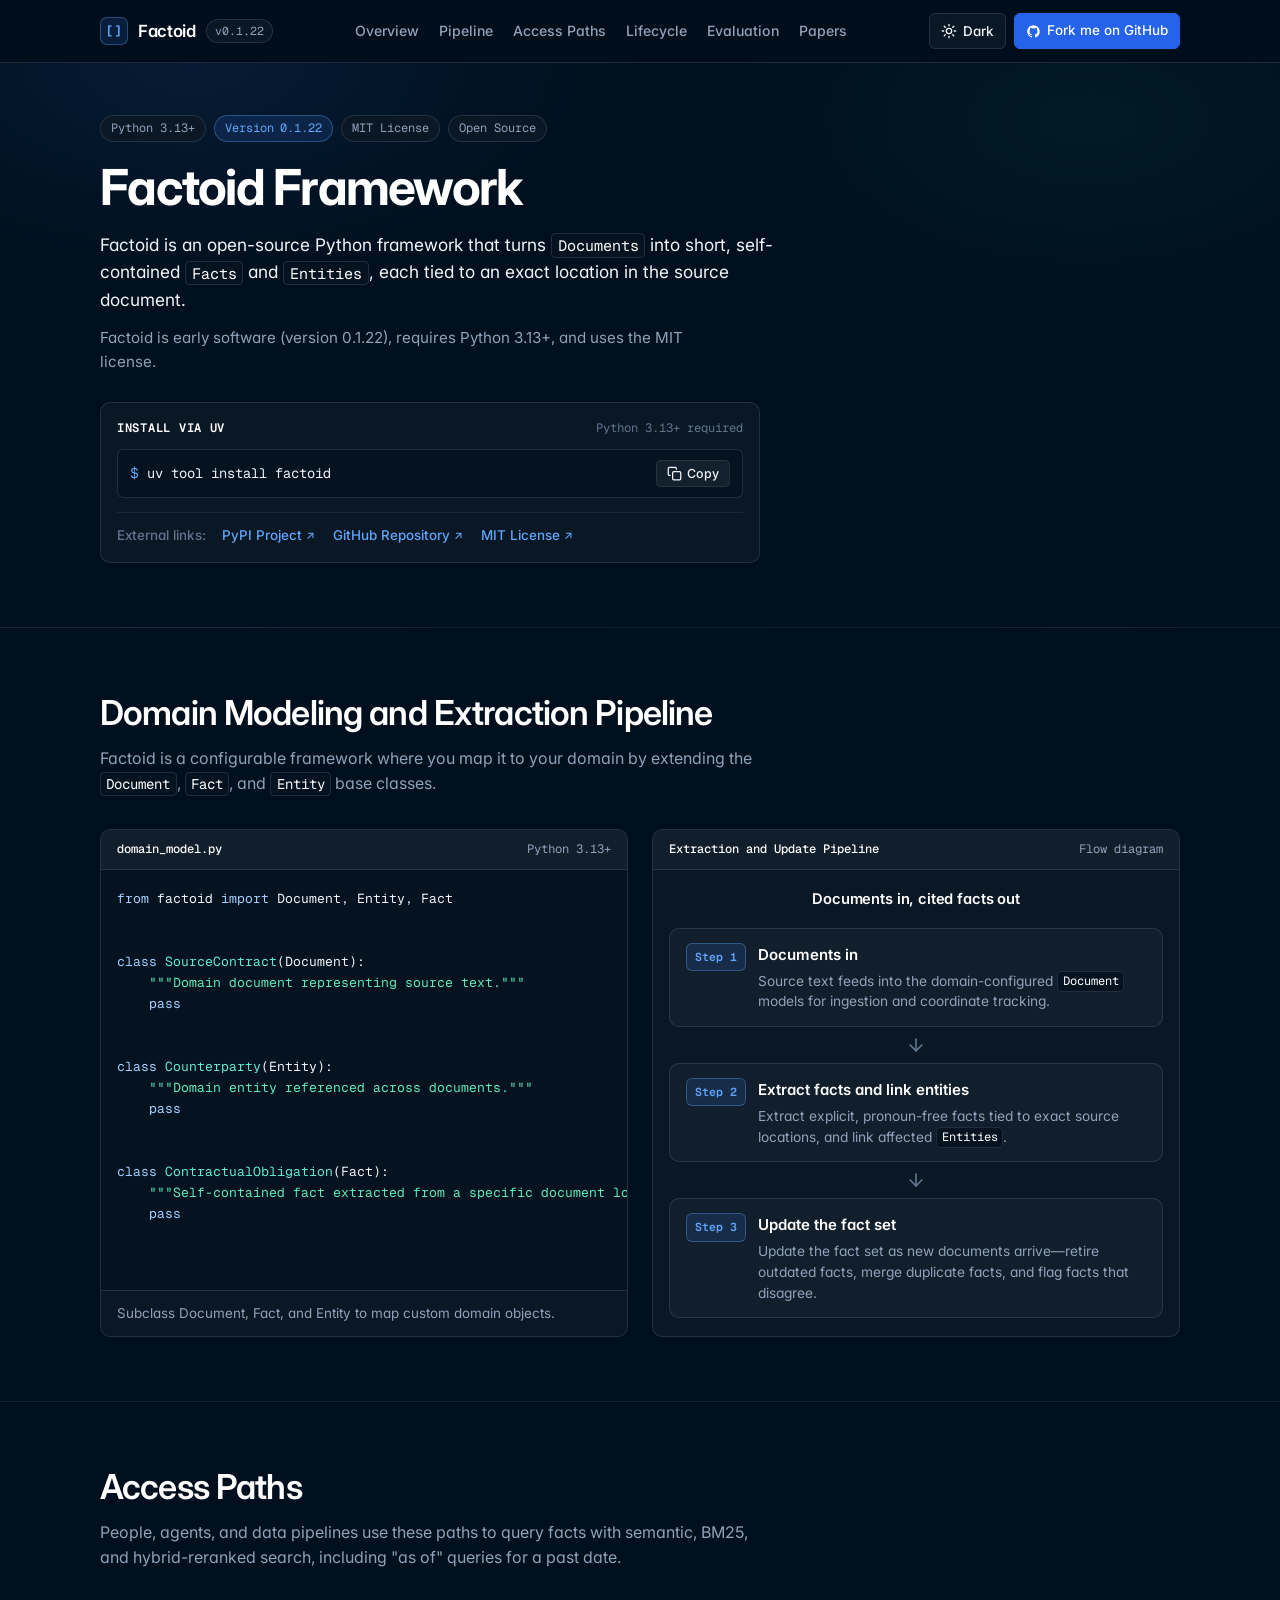
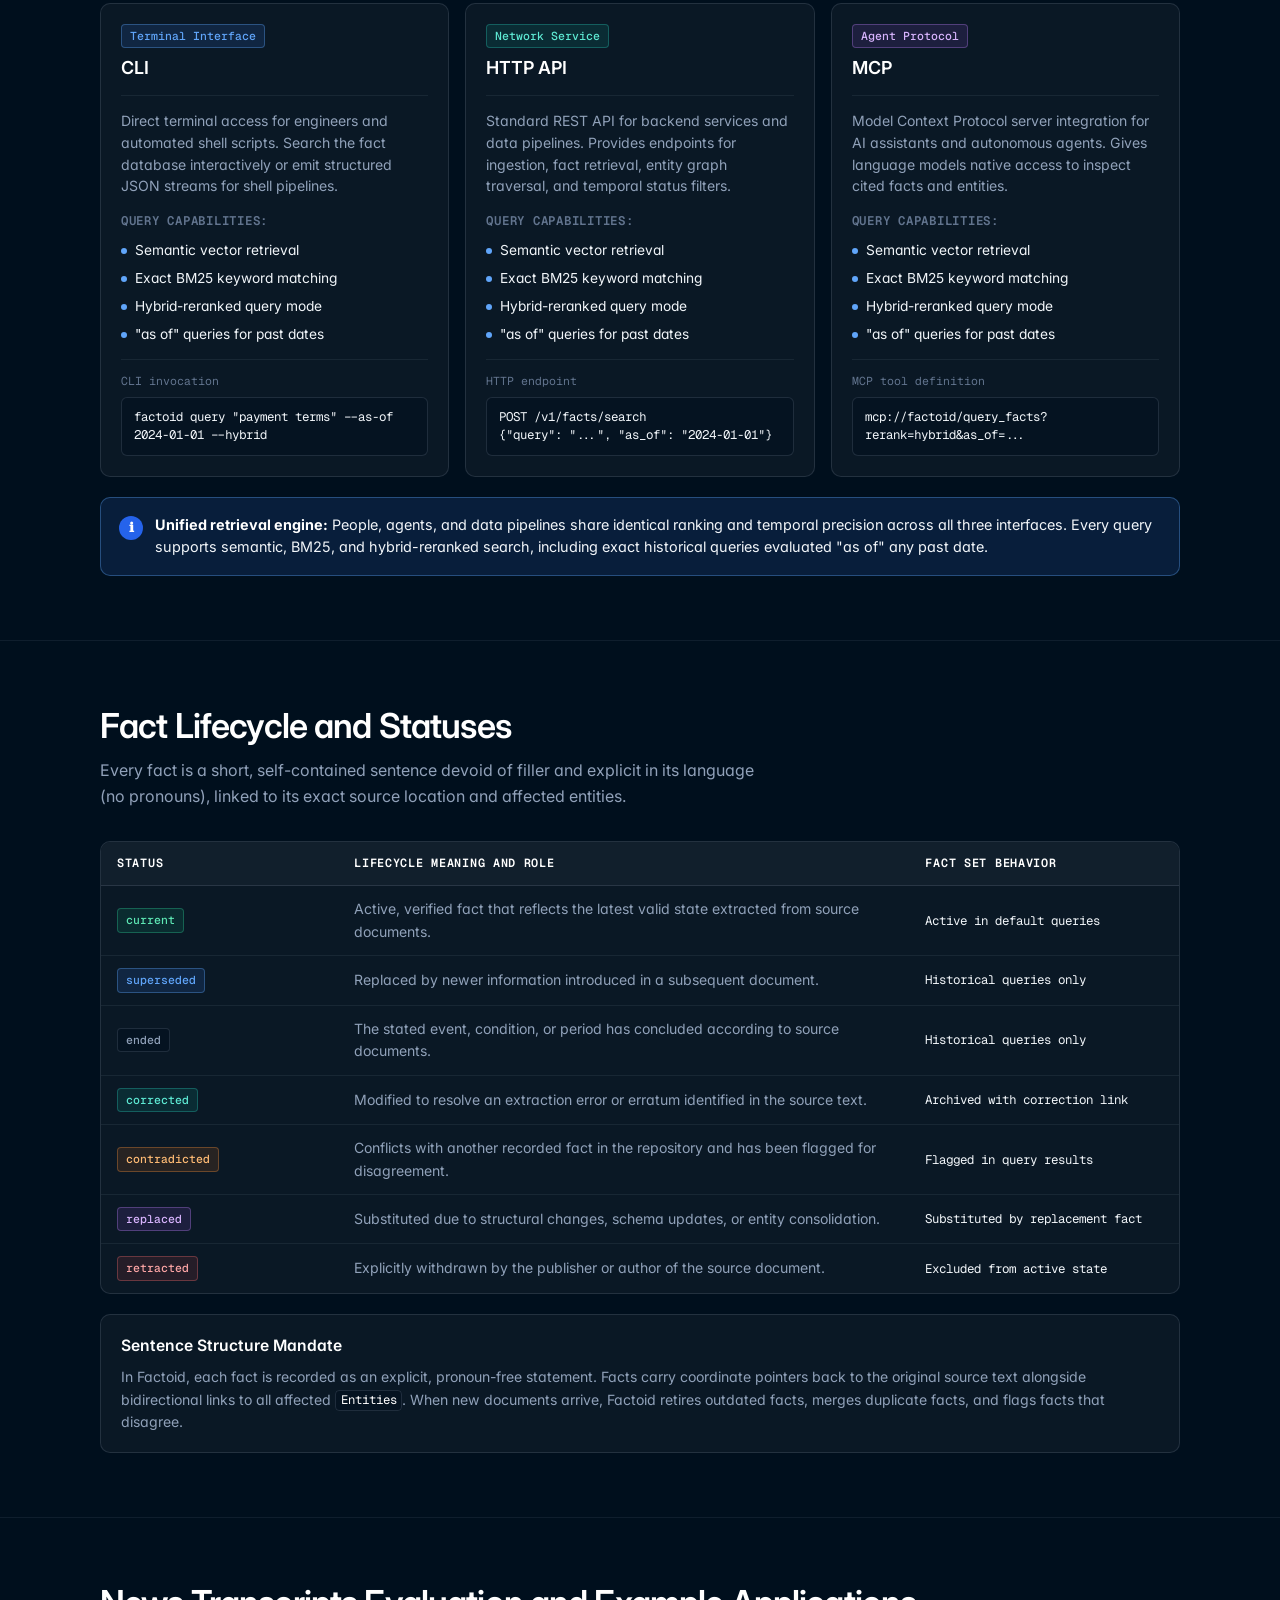
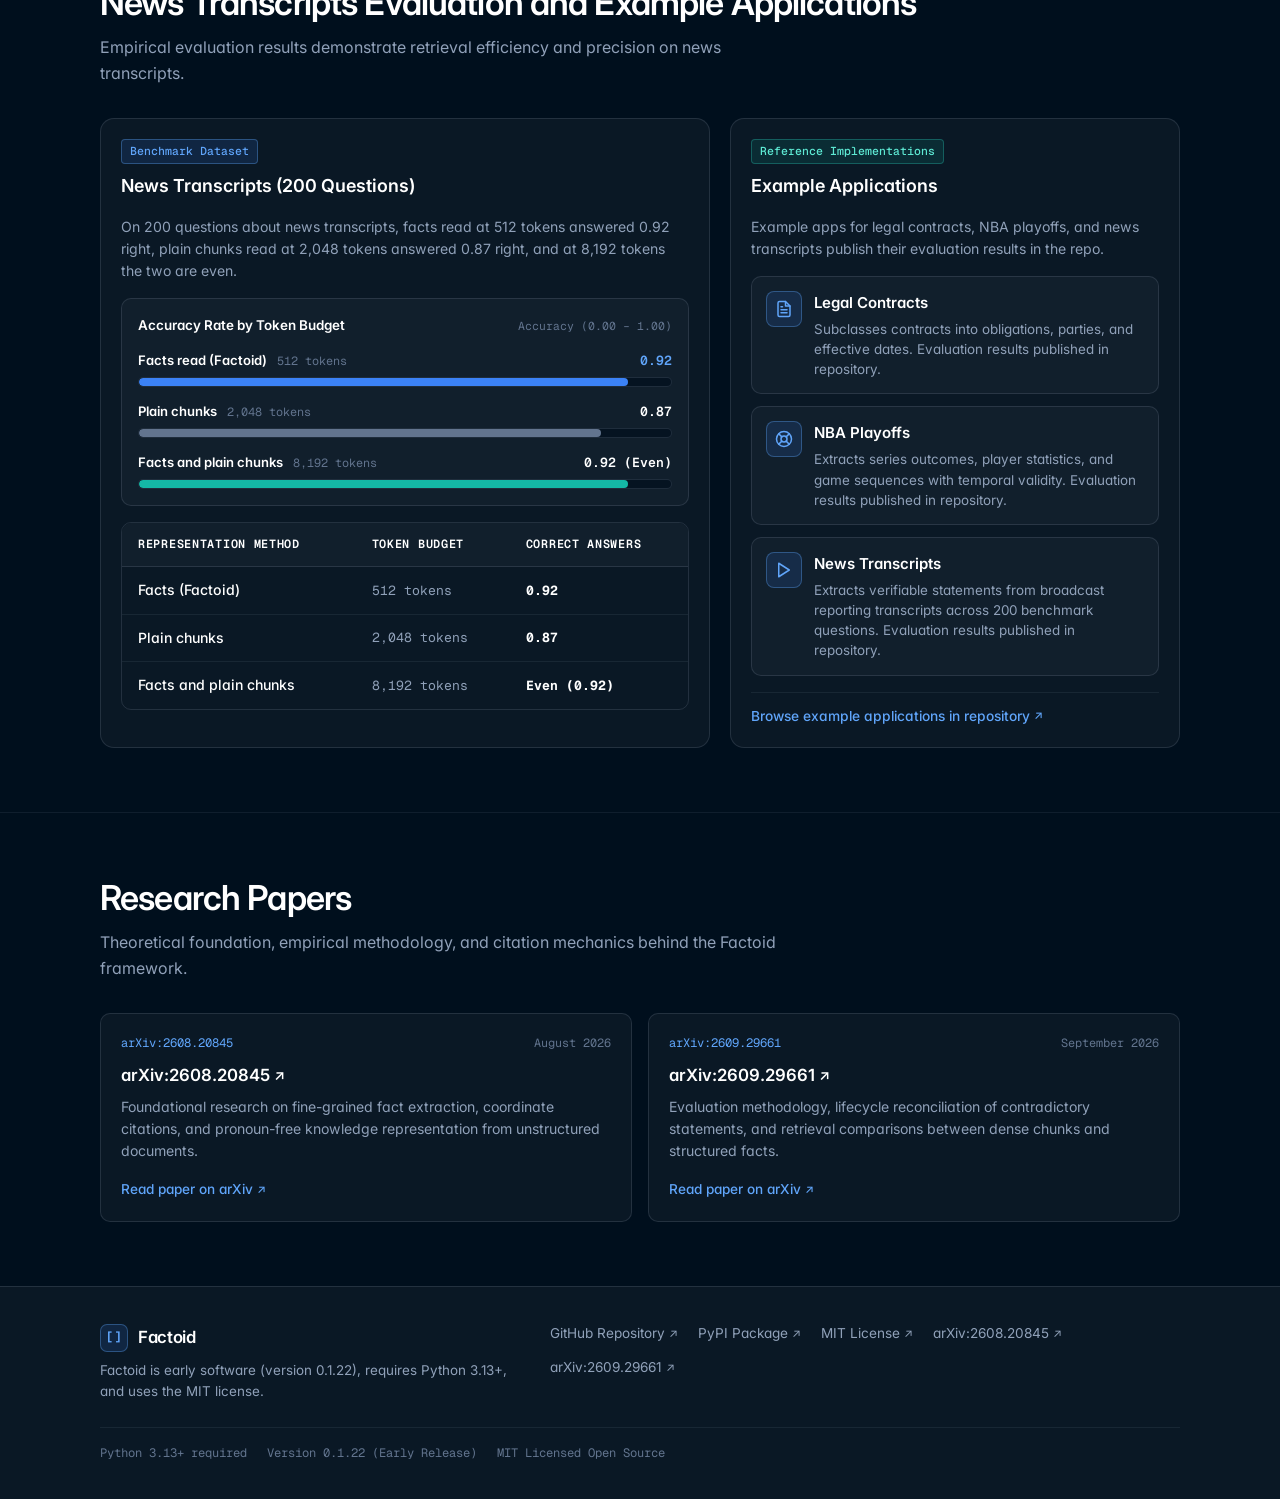
==== commit 89d76c22: "Landing page: show the real version, from PyPI" ====
--- a/site/index.html
+++ b/site/index.html
@@ -1477,7 +1477,7 @@
           <span class="brand-mark" aria-hidden="true">[]</span>
           <span>Factoid</span>
         </a>
-        <span class="version-chip" title="Early development version">v0.1.x</span>
+        <span class="version-chip" title="Latest release on PyPI">v<span data-version>0.1.22</span></span>
       </div>
 
       <nav aria-label="Primary navigation">
@@ -1538,7 +1538,7 @@
       <div class="container">
         <div class="pill-row">
           <span class="pill">Python 3.13+</span>
-          <span class="pill pill-accent">Version 0.1.x</span>
+          <span class="pill pill-accent">Version <span data-version>0.1.22</span></span>
           <span class="pill">MIT License</span>
           <span class="pill">Open Source</span>
         </div>
@@ -1548,7 +1548,7 @@
           Factoid is an open-source Python framework that turns <code>Documents</code> into short, self-contained <code>Facts</code> and <code>Entities</code>, each tied to an exact location in the source document.
         </p>
         <p class="hero-sublead">
-          Factoid is early software (version 0.1.x), requires Python 3.13+, and uses the MIT license.
+          Factoid is early software (version <span data-version>0.1.22</span>), requires Python 3.13+, and uses the MIT license.
         </p>
 
         <div class="install-panel">
@@ -2112,7 +2112,7 @@
             <span>Factoid</span>
           </div>
           <p class="footer-release-note">
-            Factoid is early software (version 0.1.x), requires Python 3.13+, and uses the MIT license.
+            Factoid is early software (version <span data-version>0.1.22</span>), requires Python 3.13+, and uses the MIT license.
           </p>
         </div>
 
@@ -2154,7 +2154,7 @@
 
       <div class="footer-bottom">
         <span>Python 3.13+ required</span>
-        <span>Version 0.1.x (Early Release)</span>
+        <span>Version <span data-version>0.1.22</span> (Early Release)</span>
         <span>MIT Licensed Open Source</span>
       </div>
     </div>
@@ -2278,6 +2278,15 @@
         document.body.removeChild(textArea);
       }
     })();
+  
+  // Show the latest release from PyPI; the number above is the fallback.
+  fetch("https://pypi.org/pypi/factoid/json")
+    .then((r) => (r.ok ? r.json() : null))
+    .then((d) => {
+      const v = d && d.info && d.info.version;
+      if (v) document.querySelectorAll("[data-version]").forEach((el) => { el.textContent = v; });
+    })
+    .catch(() => {});
   </script>
 </body>
 </html>
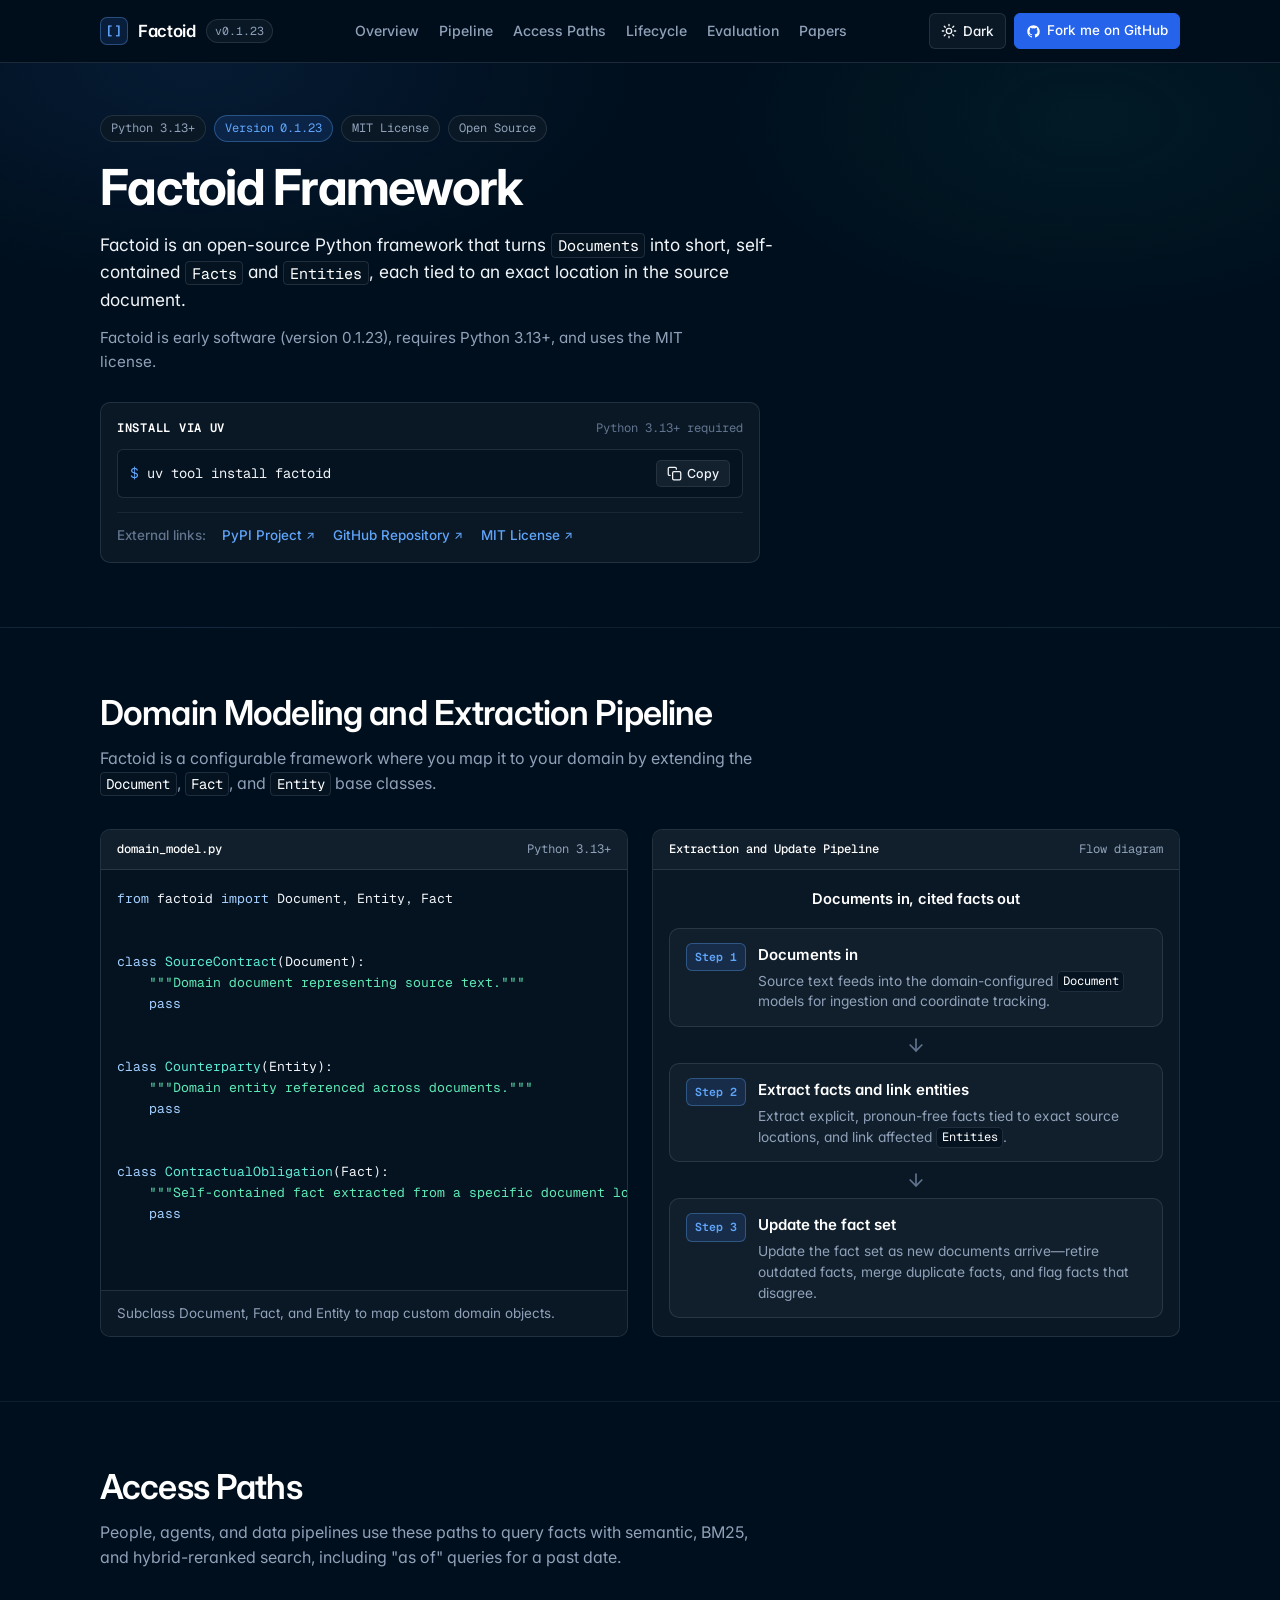
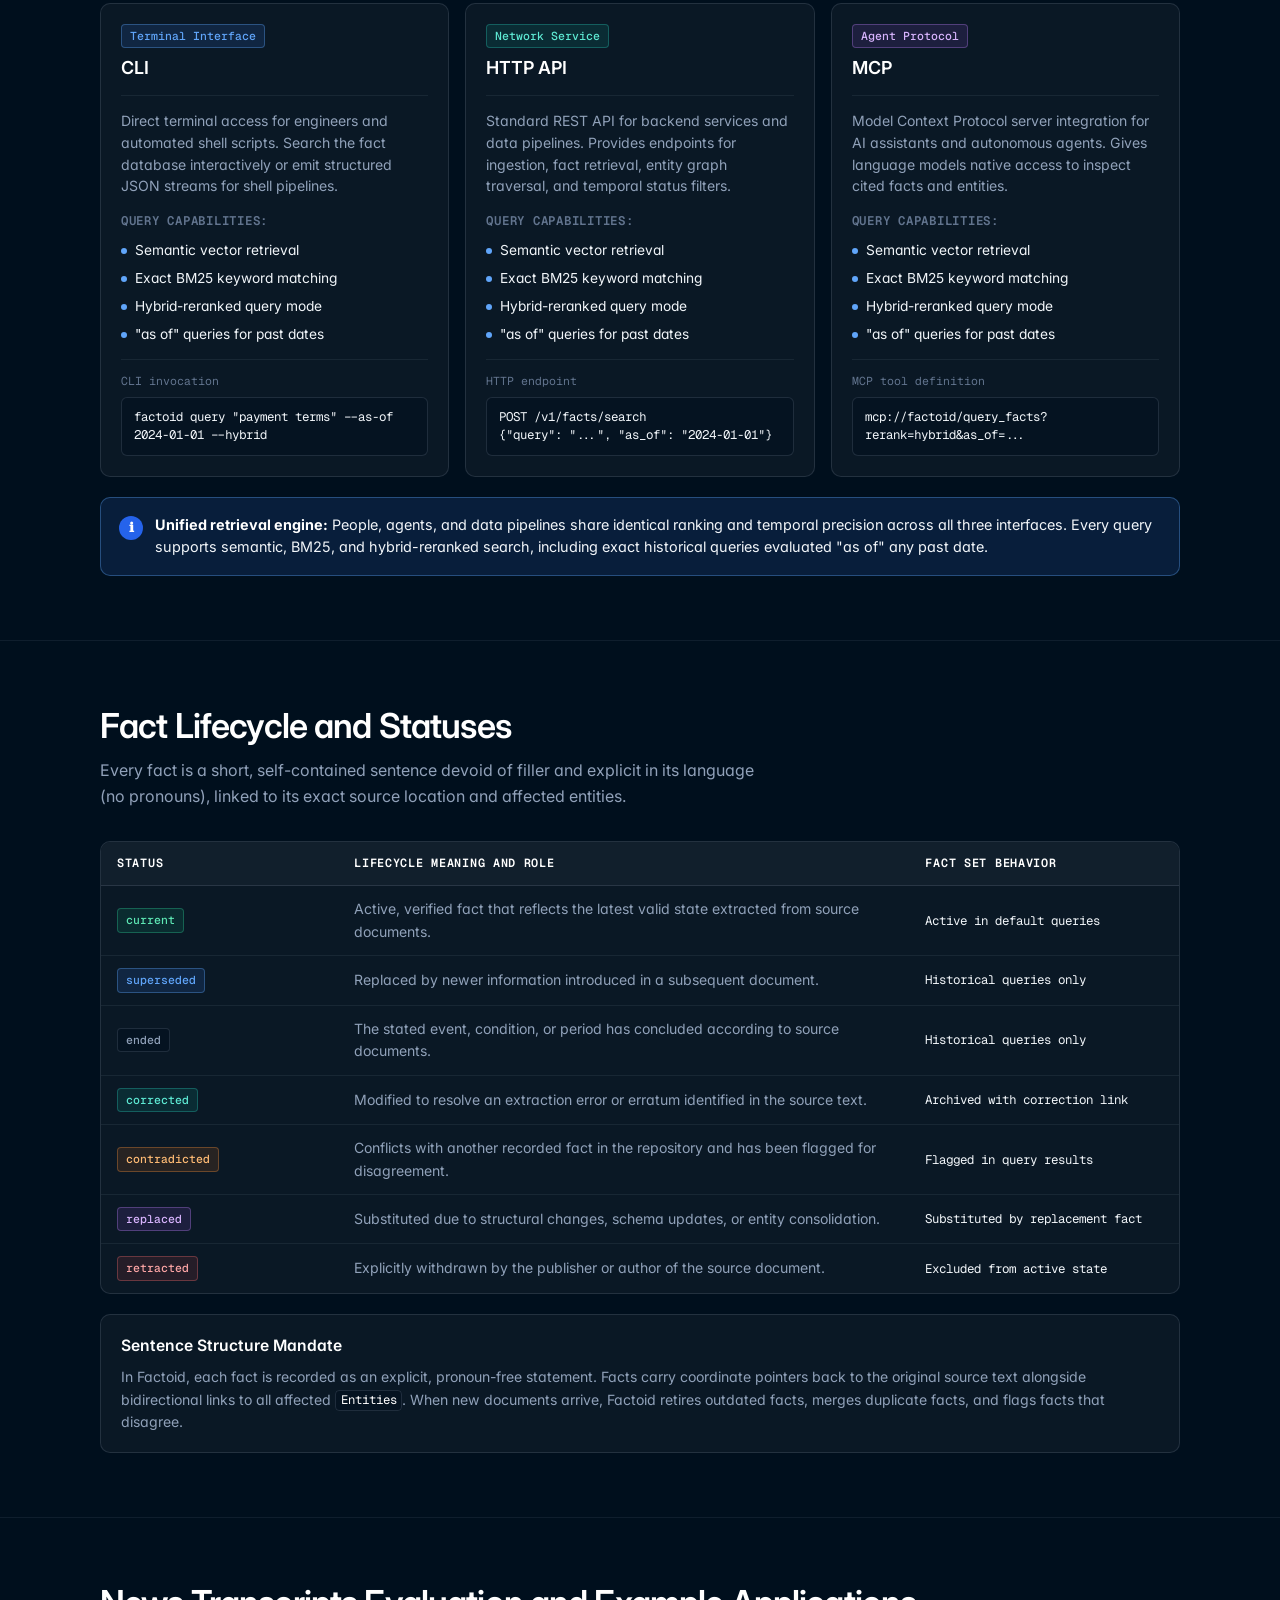
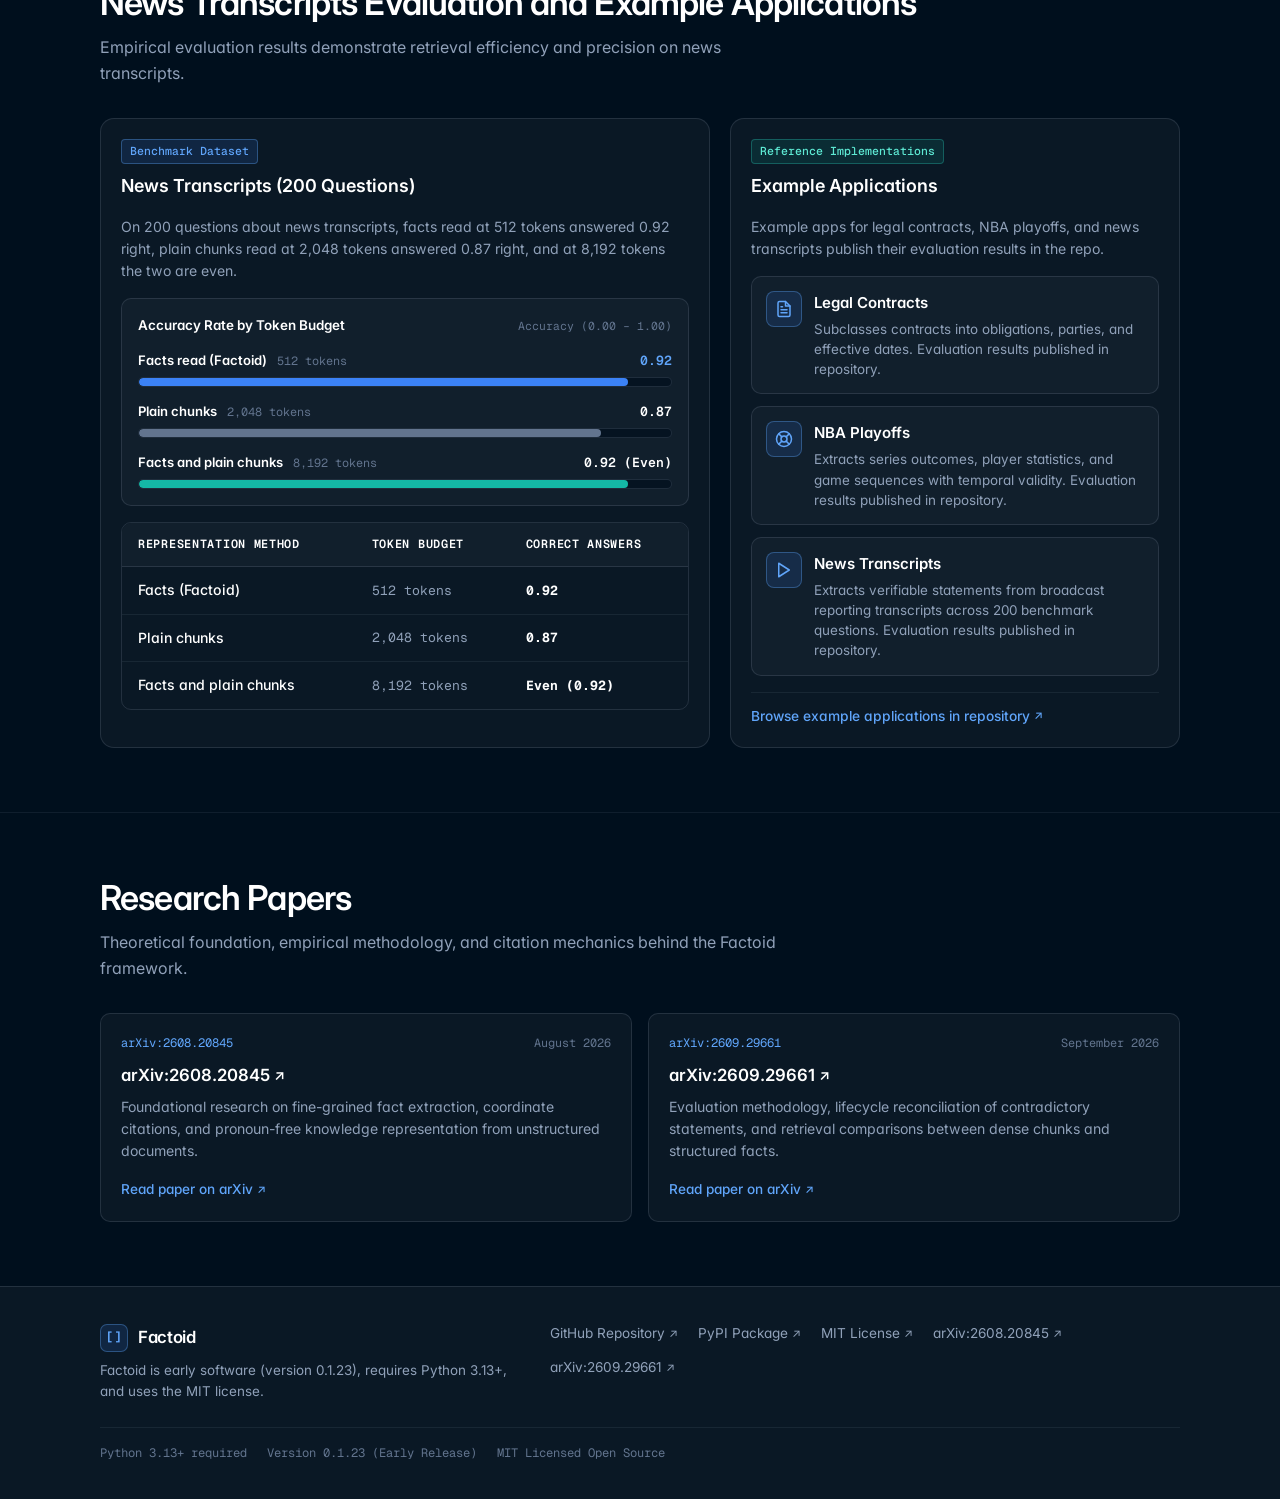
==== commit 3bbc7a5f: "examples: Jev 1.13, Jev 1.14, and Rune variants; landing page fallback version 0.1.23" ====
--- a/site/index.html
+++ b/site/index.html
@@ -1477,7 +1477,7 @@
           <span class="brand-mark" aria-hidden="true">[]</span>
           <span>Factoid</span>
         </a>
-        <span class="version-chip" title="Latest release on PyPI">v<span data-version>0.1.22</span></span>
+        <span class="version-chip" title="Latest release on PyPI">v<span data-version>0.1.23</span></span>
       </div>
 
       <nav aria-label="Primary navigation">
@@ -1538,7 +1538,7 @@
       <div class="container">
         <div class="pill-row">
           <span class="pill">Python 3.13+</span>
-          <span class="pill pill-accent">Version <span data-version>0.1.22</span></span>
+          <span class="pill pill-accent">Version <span data-version>0.1.23</span></span>
           <span class="pill">MIT License</span>
           <span class="pill">Open Source</span>
         </div>
@@ -1548,7 +1548,7 @@
           Factoid is an open-source Python framework that turns <code>Documents</code> into short, self-contained <code>Facts</code> and <code>Entities</code>, each tied to an exact location in the source document.
         </p>
         <p class="hero-sublead">
-          Factoid is early software (version <span data-version>0.1.22</span>), requires Python 3.13+, and uses the MIT license.
+          Factoid is early software (version <span data-version>0.1.23</span>), requires Python 3.13+, and uses the MIT license.
         </p>
 
         <div class="install-panel">
@@ -2112,7 +2112,7 @@
             <span>Factoid</span>
           </div>
           <p class="footer-release-note">
-            Factoid is early software (version <span data-version>0.1.22</span>), requires Python 3.13+, and uses the MIT license.
+            Factoid is early software (version <span data-version>0.1.23</span>), requires Python 3.13+, and uses the MIT license.
           </p>
         </div>
 
@@ -2154,7 +2154,7 @@
 
       <div class="footer-bottom">
         <span>Python 3.13+ required</span>
-        <span>Version <span data-version>0.1.22</span> (Early Release)</span>
+        <span>Version <span data-version>0.1.23</span> (Early Release)</span>
         <span>MIT Licensed Open Source</span>
       </div>
     </div>
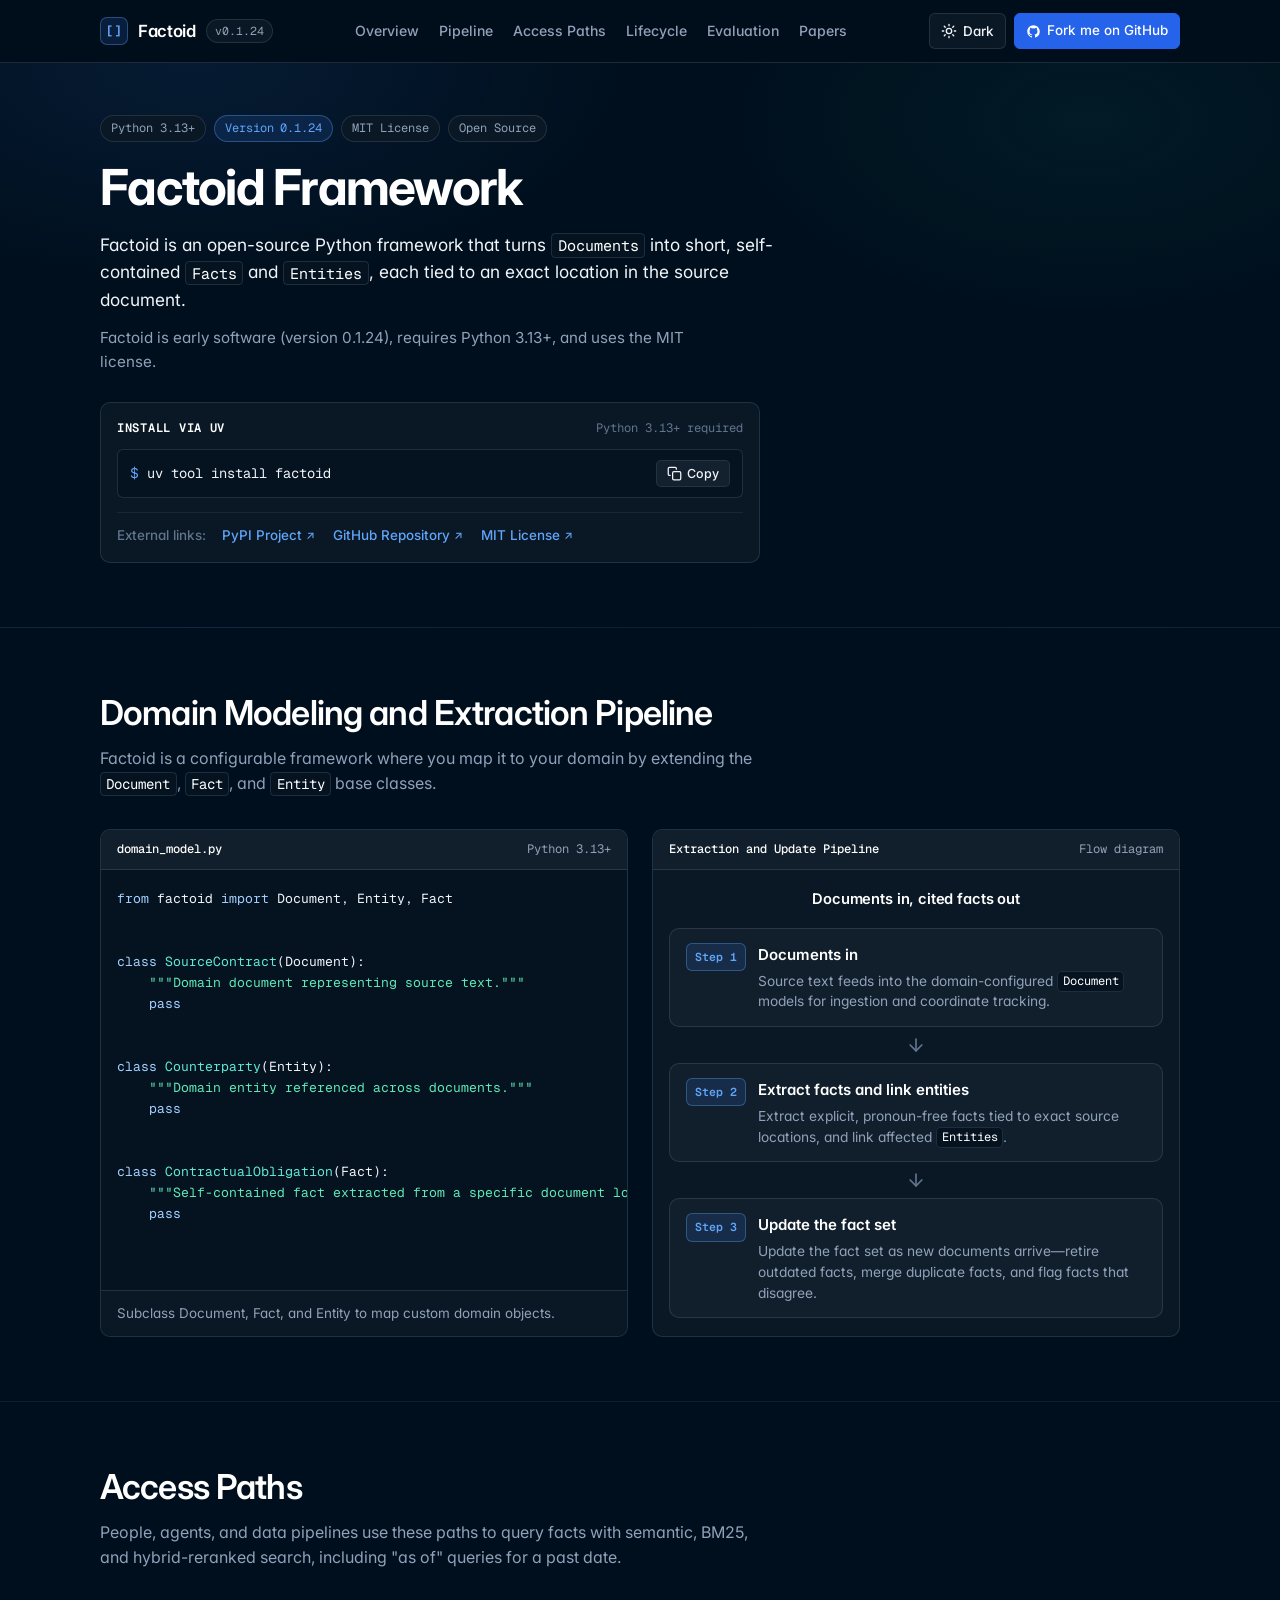
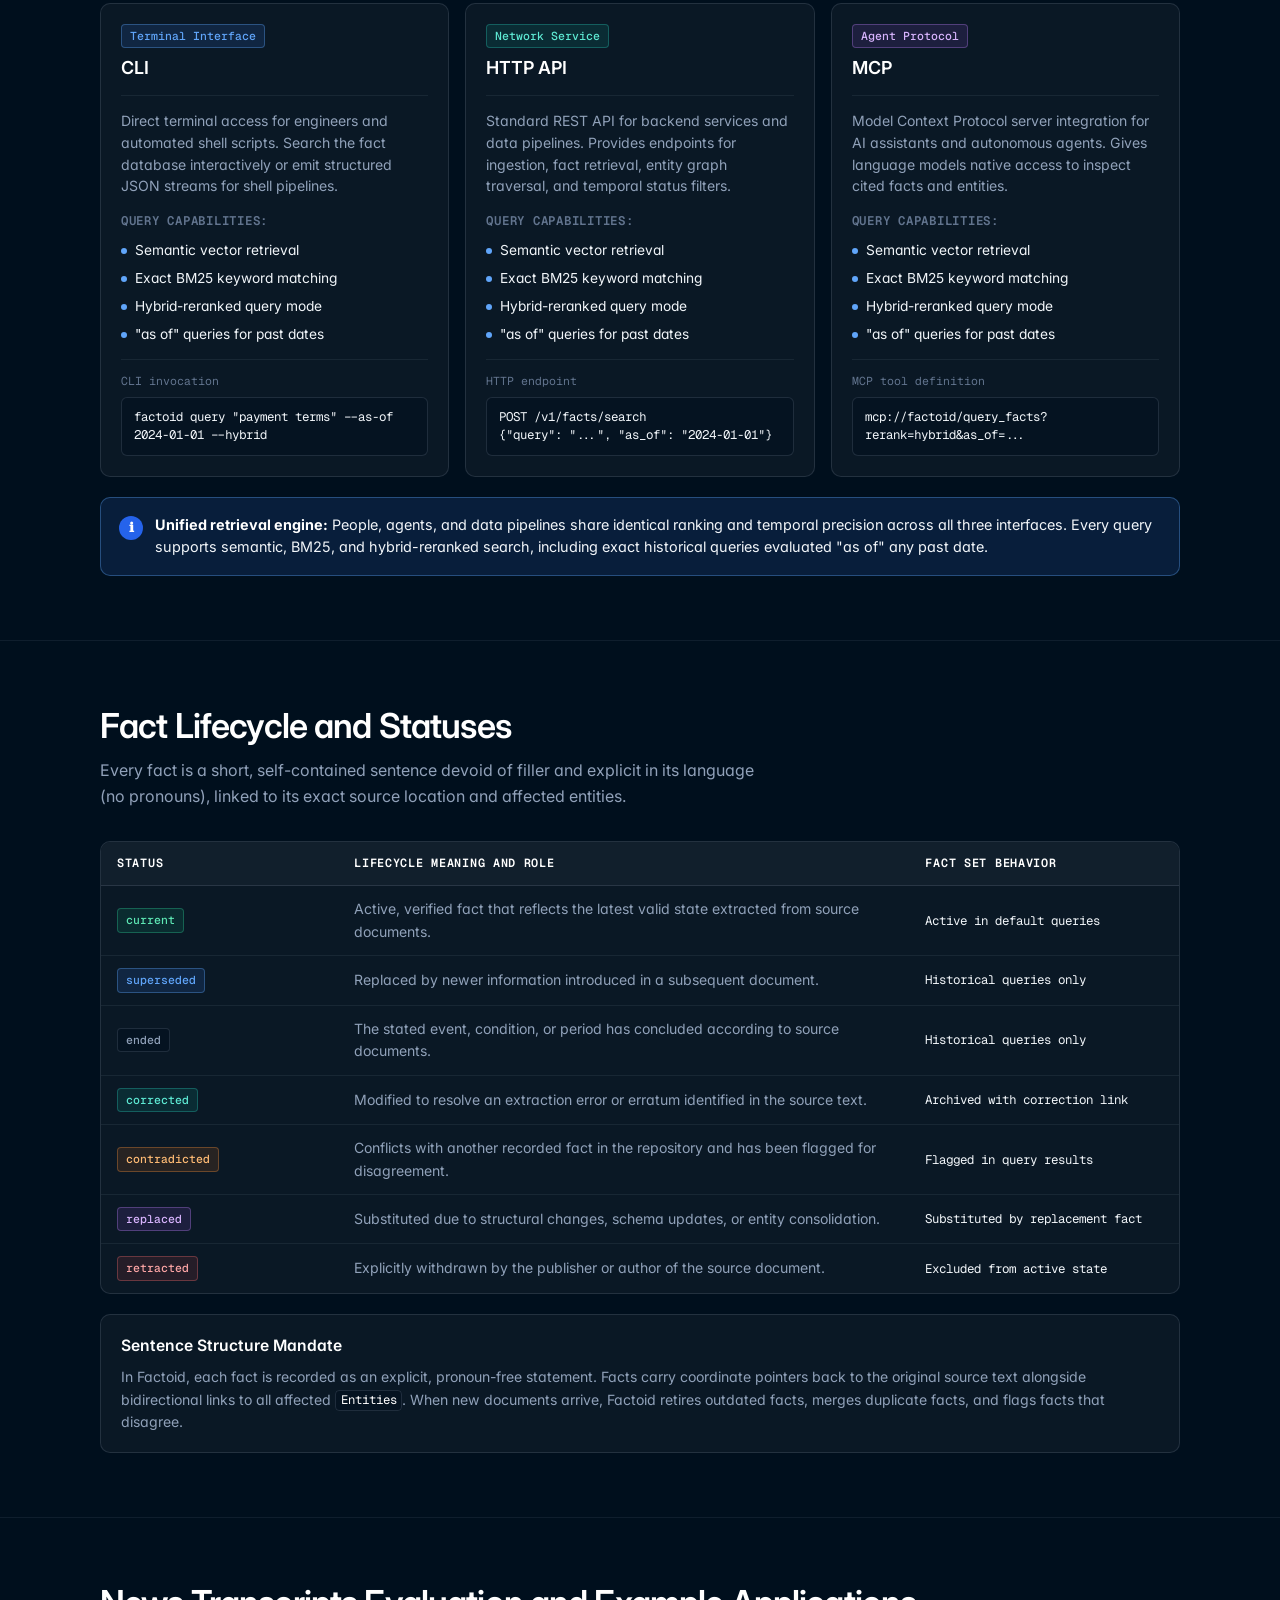
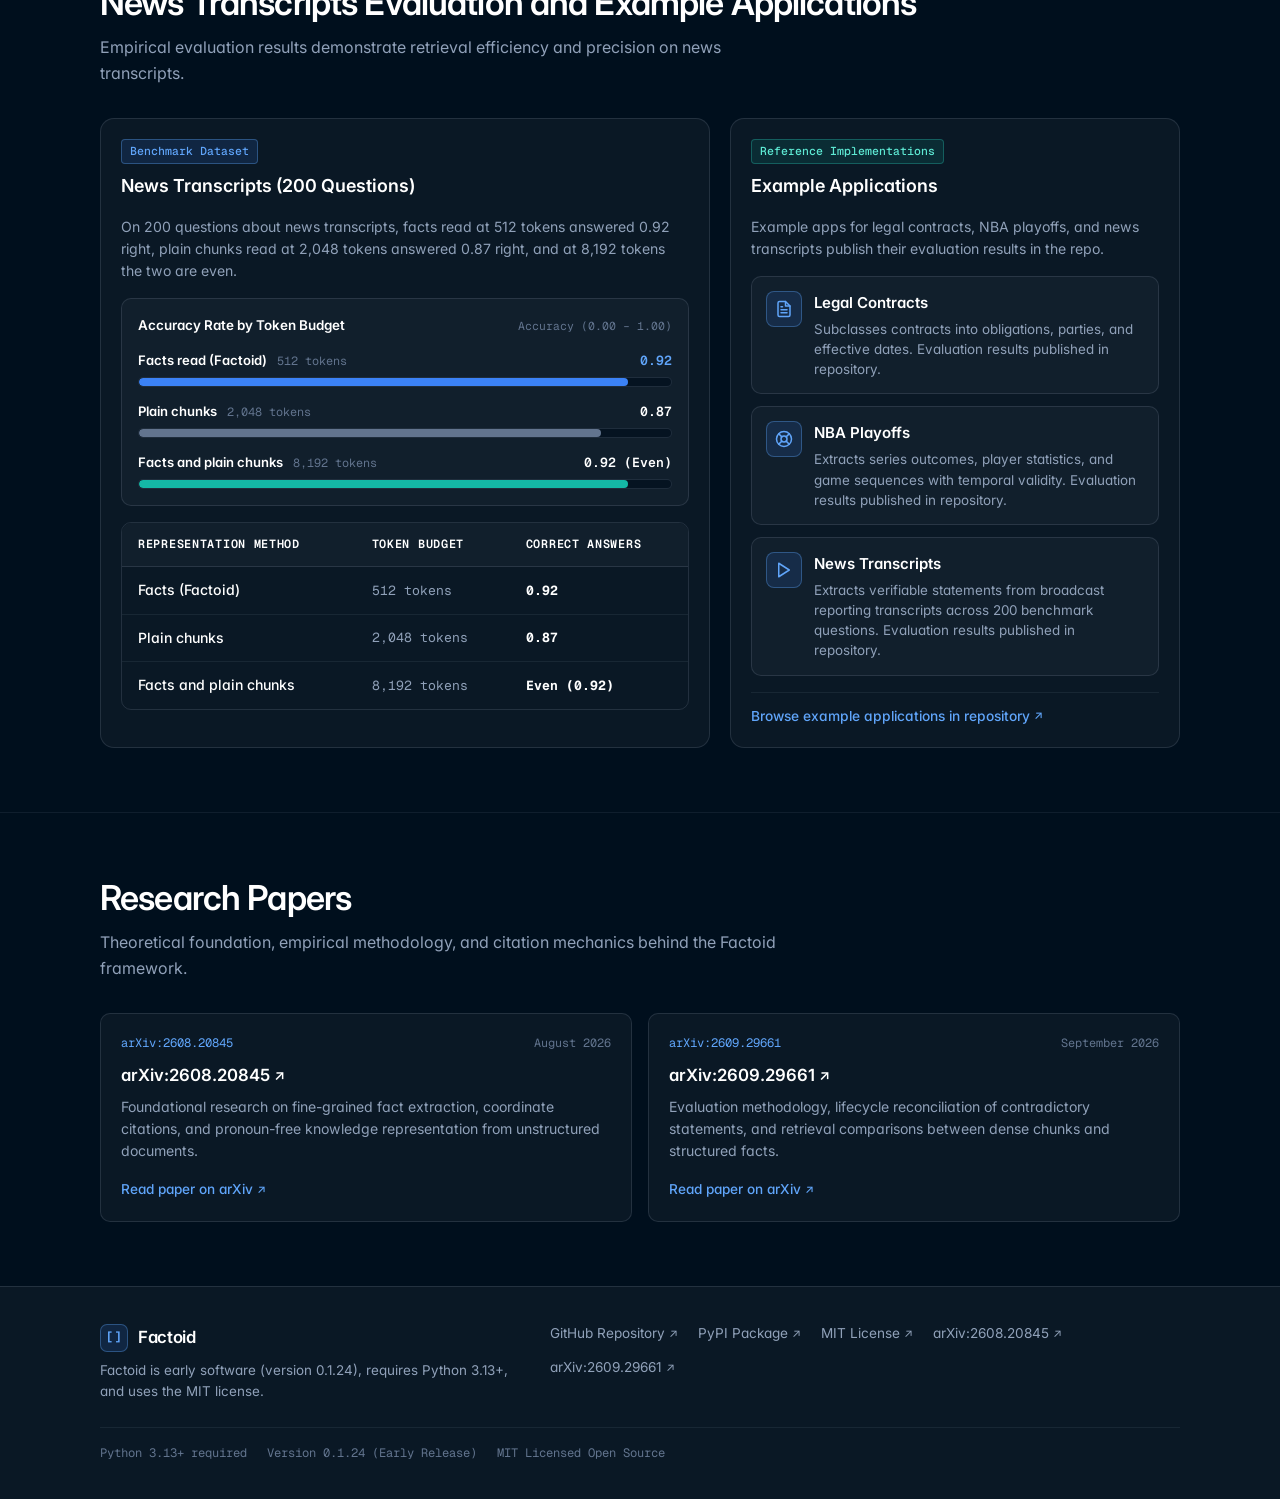
==== commit 7ba4b602: "Landing page: fallback version 0.1.24" ====
--- a/site/index.html
+++ b/site/index.html
@@ -1477,7 +1477,7 @@
           <span class="brand-mark" aria-hidden="true">[]</span>
           <span>Factoid</span>
         </a>
-        <span class="version-chip" title="Latest release on PyPI">v<span data-version>0.1.23</span></span>
+        <span class="version-chip" title="Latest release on PyPI">v<span data-version>0.1.24</span></span>
       </div>
 
       <nav aria-label="Primary navigation">
@@ -1538,7 +1538,7 @@
       <div class="container">
         <div class="pill-row">
           <span class="pill">Python 3.13+</span>
-          <span class="pill pill-accent">Version <span data-version>0.1.23</span></span>
+          <span class="pill pill-accent">Version <span data-version>0.1.24</span></span>
           <span class="pill">MIT License</span>
           <span class="pill">Open Source</span>
         </div>
@@ -1548,7 +1548,7 @@
           Factoid is an open-source Python framework that turns <code>Documents</code> into short, self-contained <code>Facts</code> and <code>Entities</code>, each tied to an exact location in the source document.
         </p>
         <p class="hero-sublead">
-          Factoid is early software (version <span data-version>0.1.23</span>), requires Python 3.13+, and uses the MIT license.
+          Factoid is early software (version <span data-version>0.1.24</span>), requires Python 3.13+, and uses the MIT license.
         </p>
 
         <div class="install-panel">
@@ -2112,7 +2112,7 @@
             <span>Factoid</span>
           </div>
           <p class="footer-release-note">
-            Factoid is early software (version <span data-version>0.1.23</span>), requires Python 3.13+, and uses the MIT license.
+            Factoid is early software (version <span data-version>0.1.24</span>), requires Python 3.13+, and uses the MIT license.
           </p>
         </div>
 
@@ -2154,7 +2154,7 @@
 
       <div class="footer-bottom">
         <span>Python 3.13+ required</span>
-        <span>Version <span data-version>0.1.23</span> (Early Release)</span>
+        <span>Version <span data-version>0.1.24</span> (Early Release)</span>
         <span>MIT Licensed Open Source</span>
       </div>
     </div>
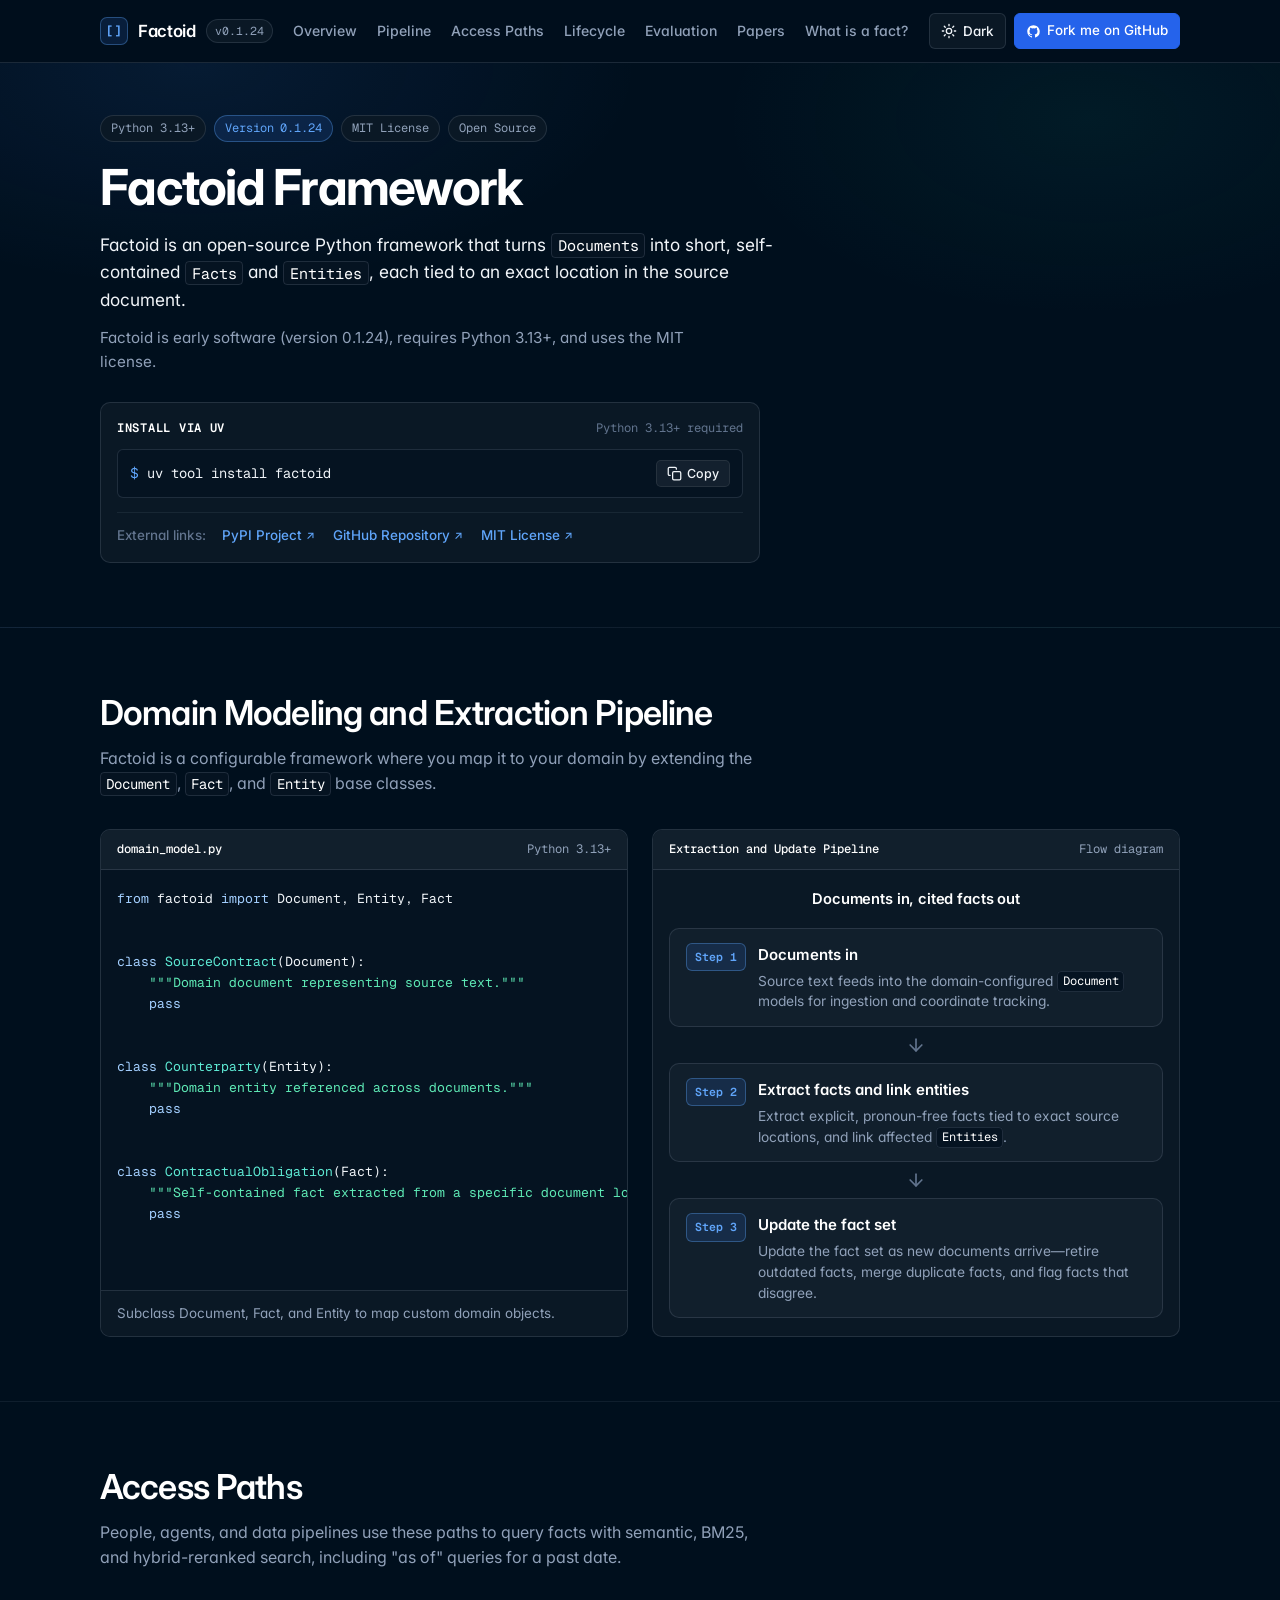
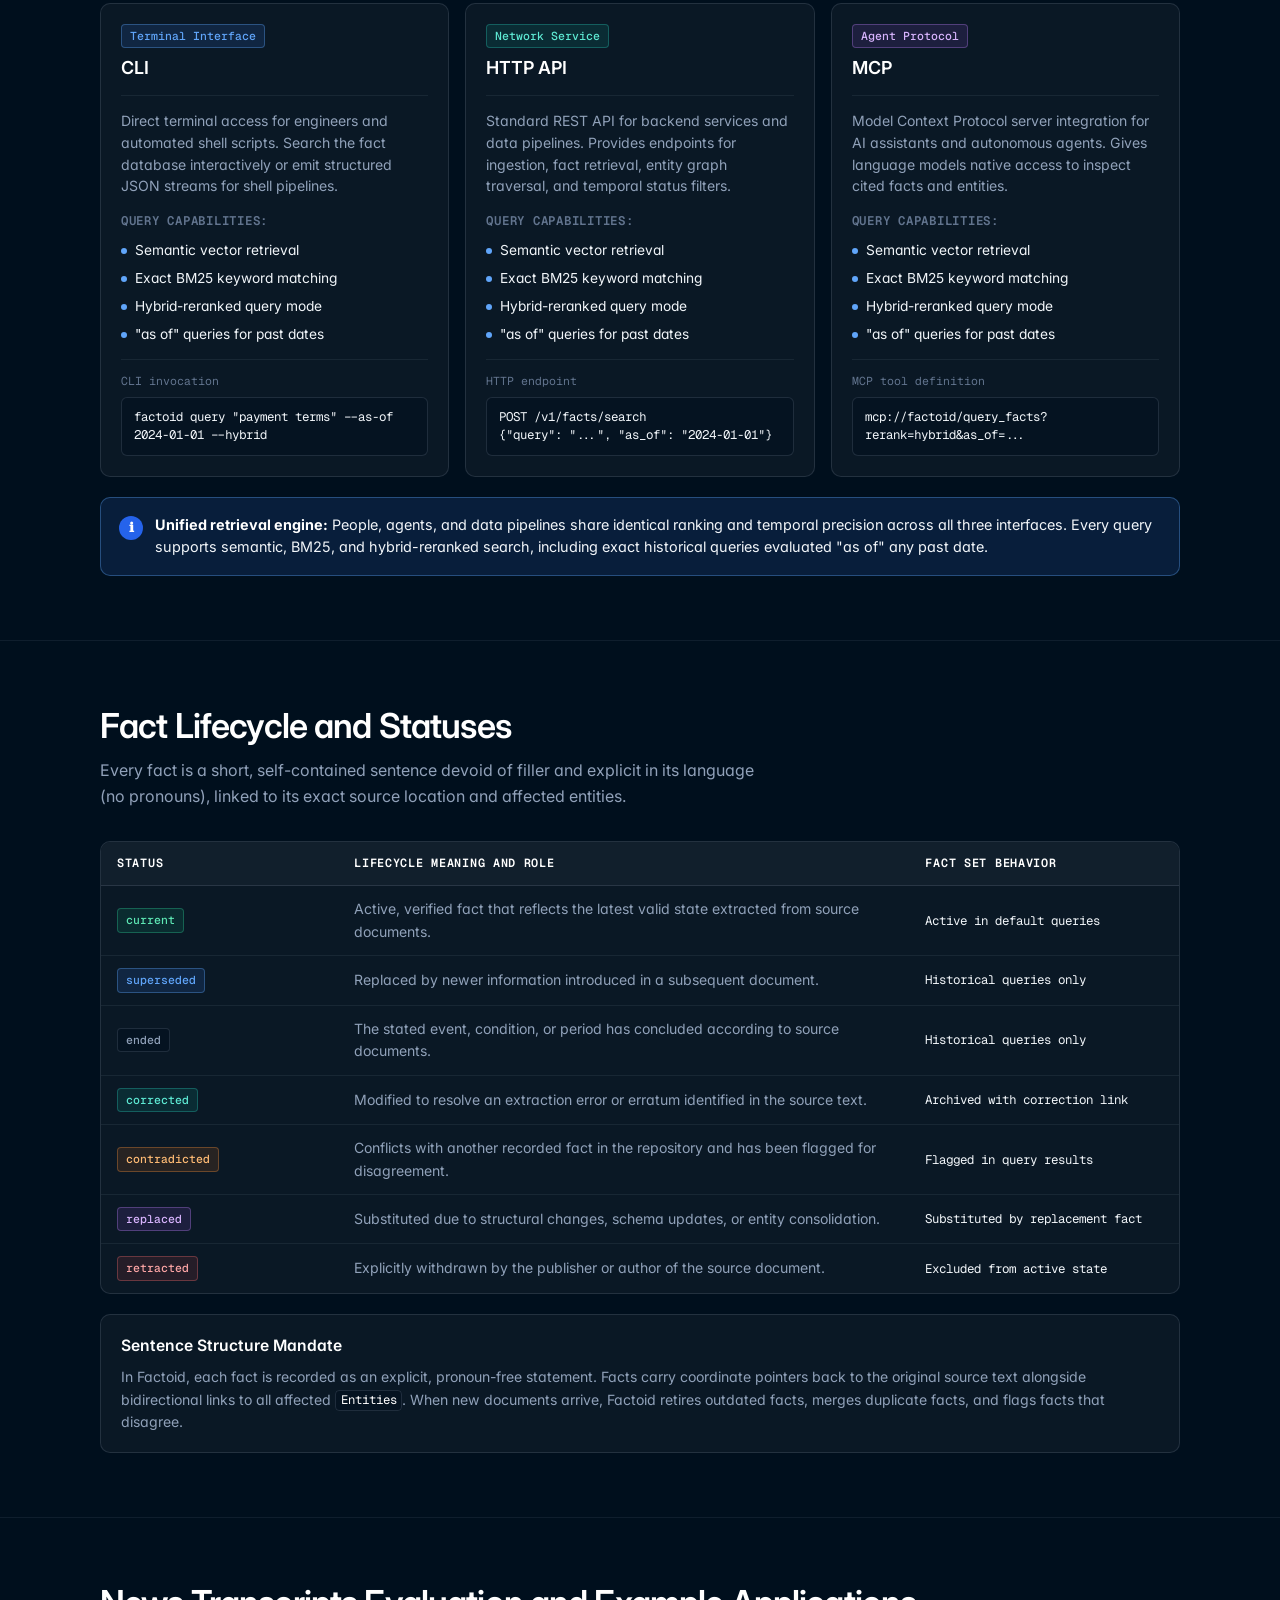
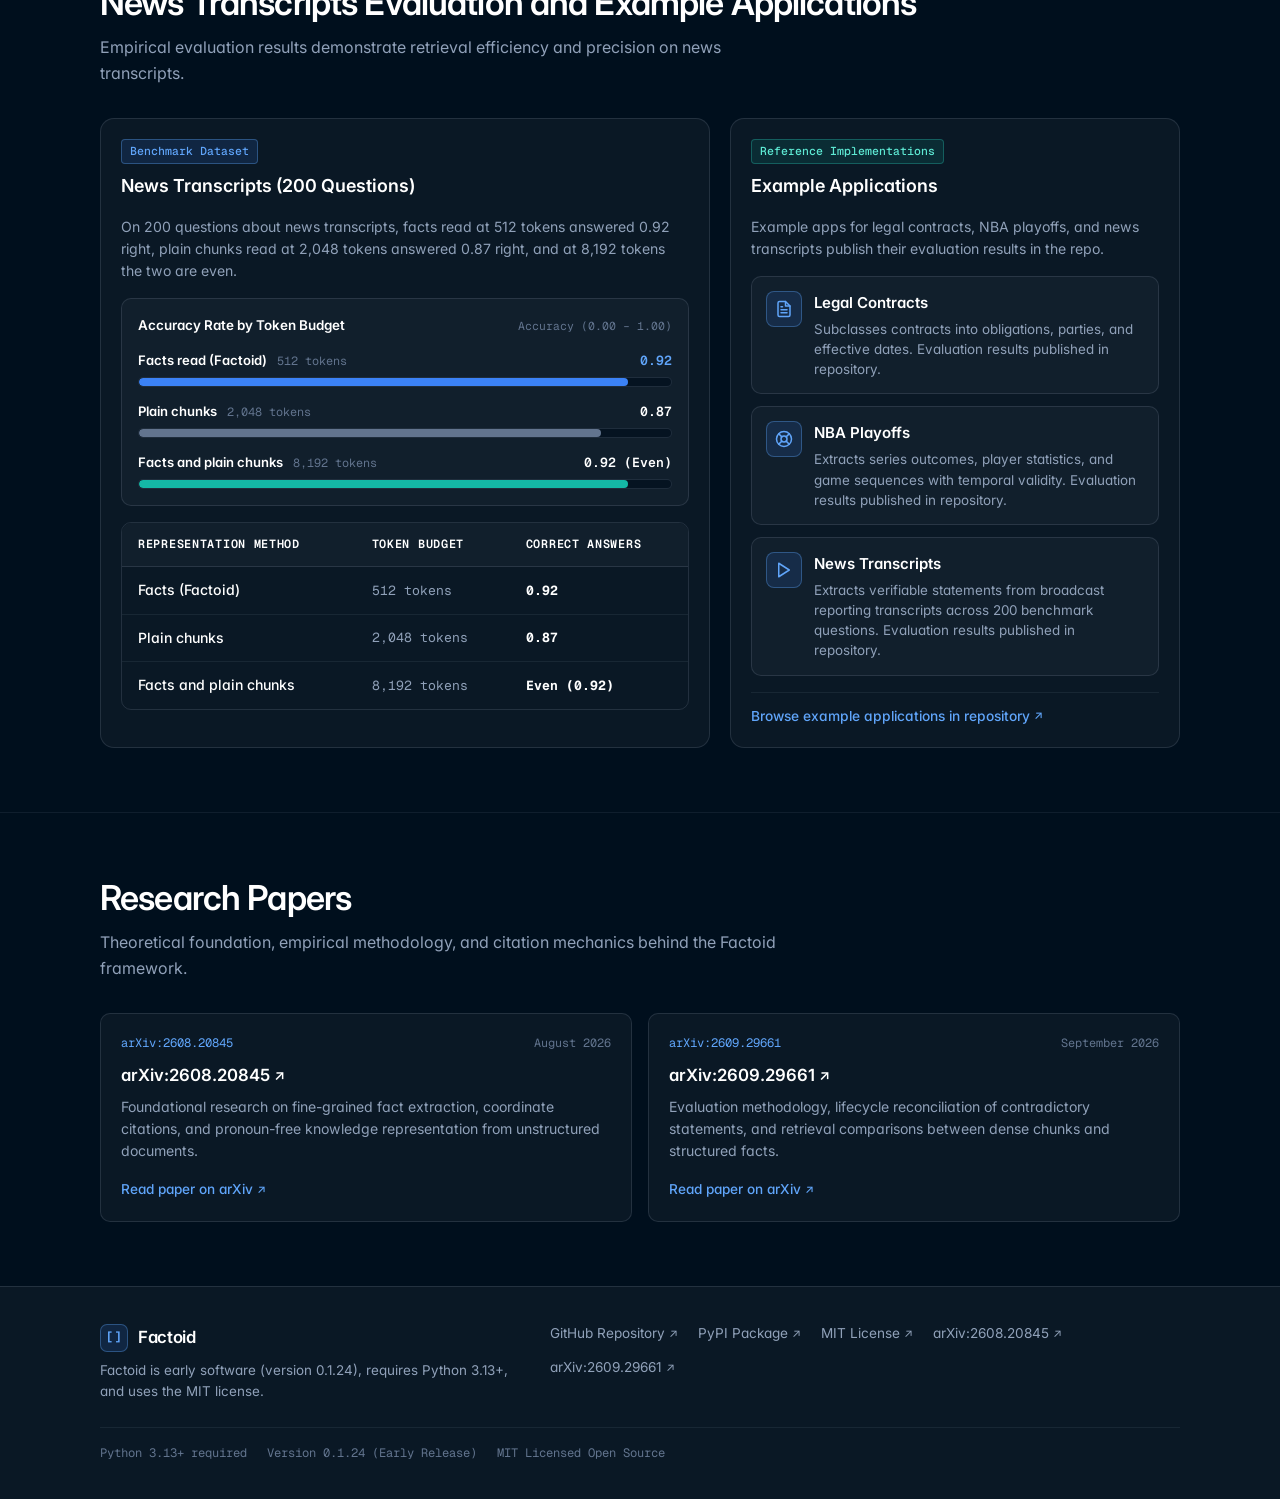
==== commit 7cdfb7c5: "Landing site: the What is a fact? page, with real output from examples/demo (decision 138)" ====
--- a/site/index.html
+++ b/site/index.html
@@ -1488,6 +1488,7 @@
           <li><a href="#lifecycle">Lifecycle</a></li>
           <li><a href="#benchmarks">Evaluation</a></li>
           <li><a href="#papers">Papers</a></li>
+          <li><a href="what-is-a-fact.html">What is a fact?</a></li>
         </ul>
       </nav>
 
@@ -1528,6 +1529,7 @@
         <li><a href="#lifecycle">Lifecycle</a></li>
         <li><a href="#benchmarks">Evaluation</a></li>
         <li><a href="#papers">Papers</a></li>
+        <li><a href="what-is-a-fact.html">What is a fact?</a></li>
       </ul>
     </nav>
   </header>
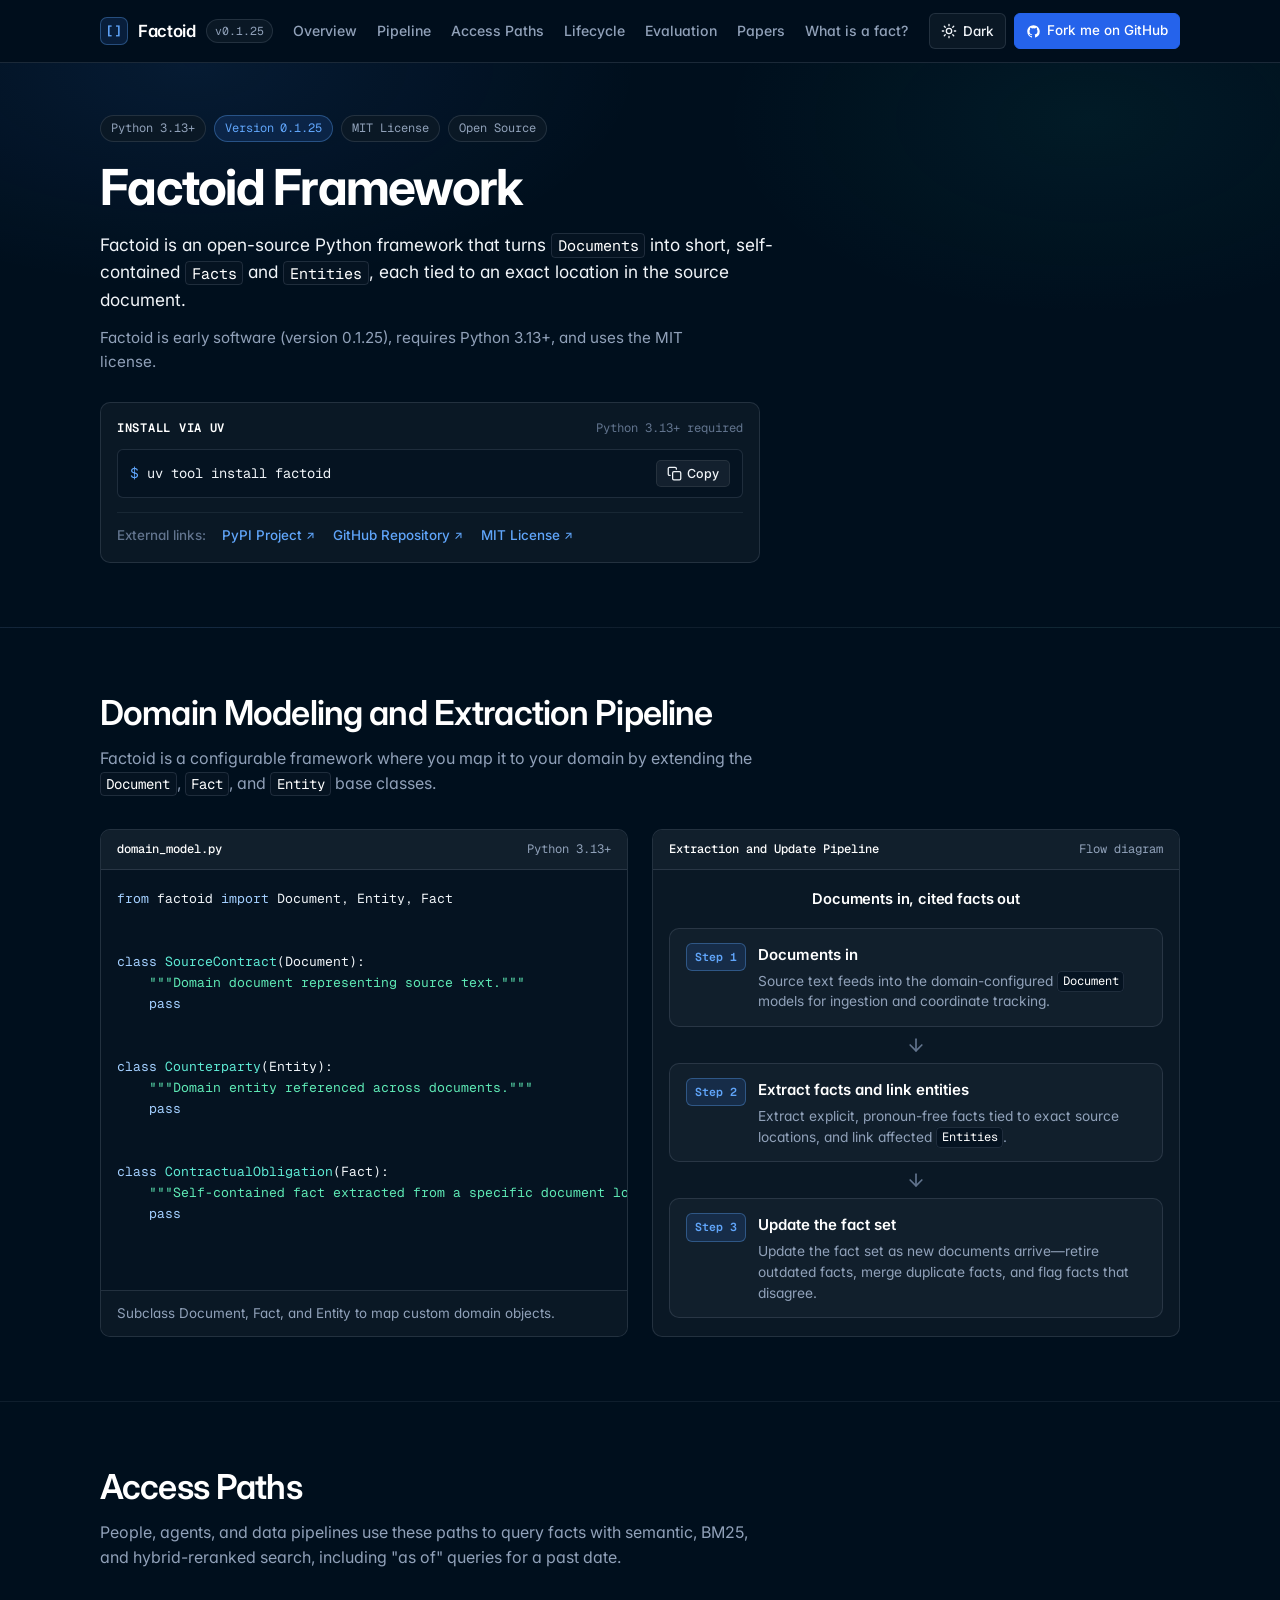
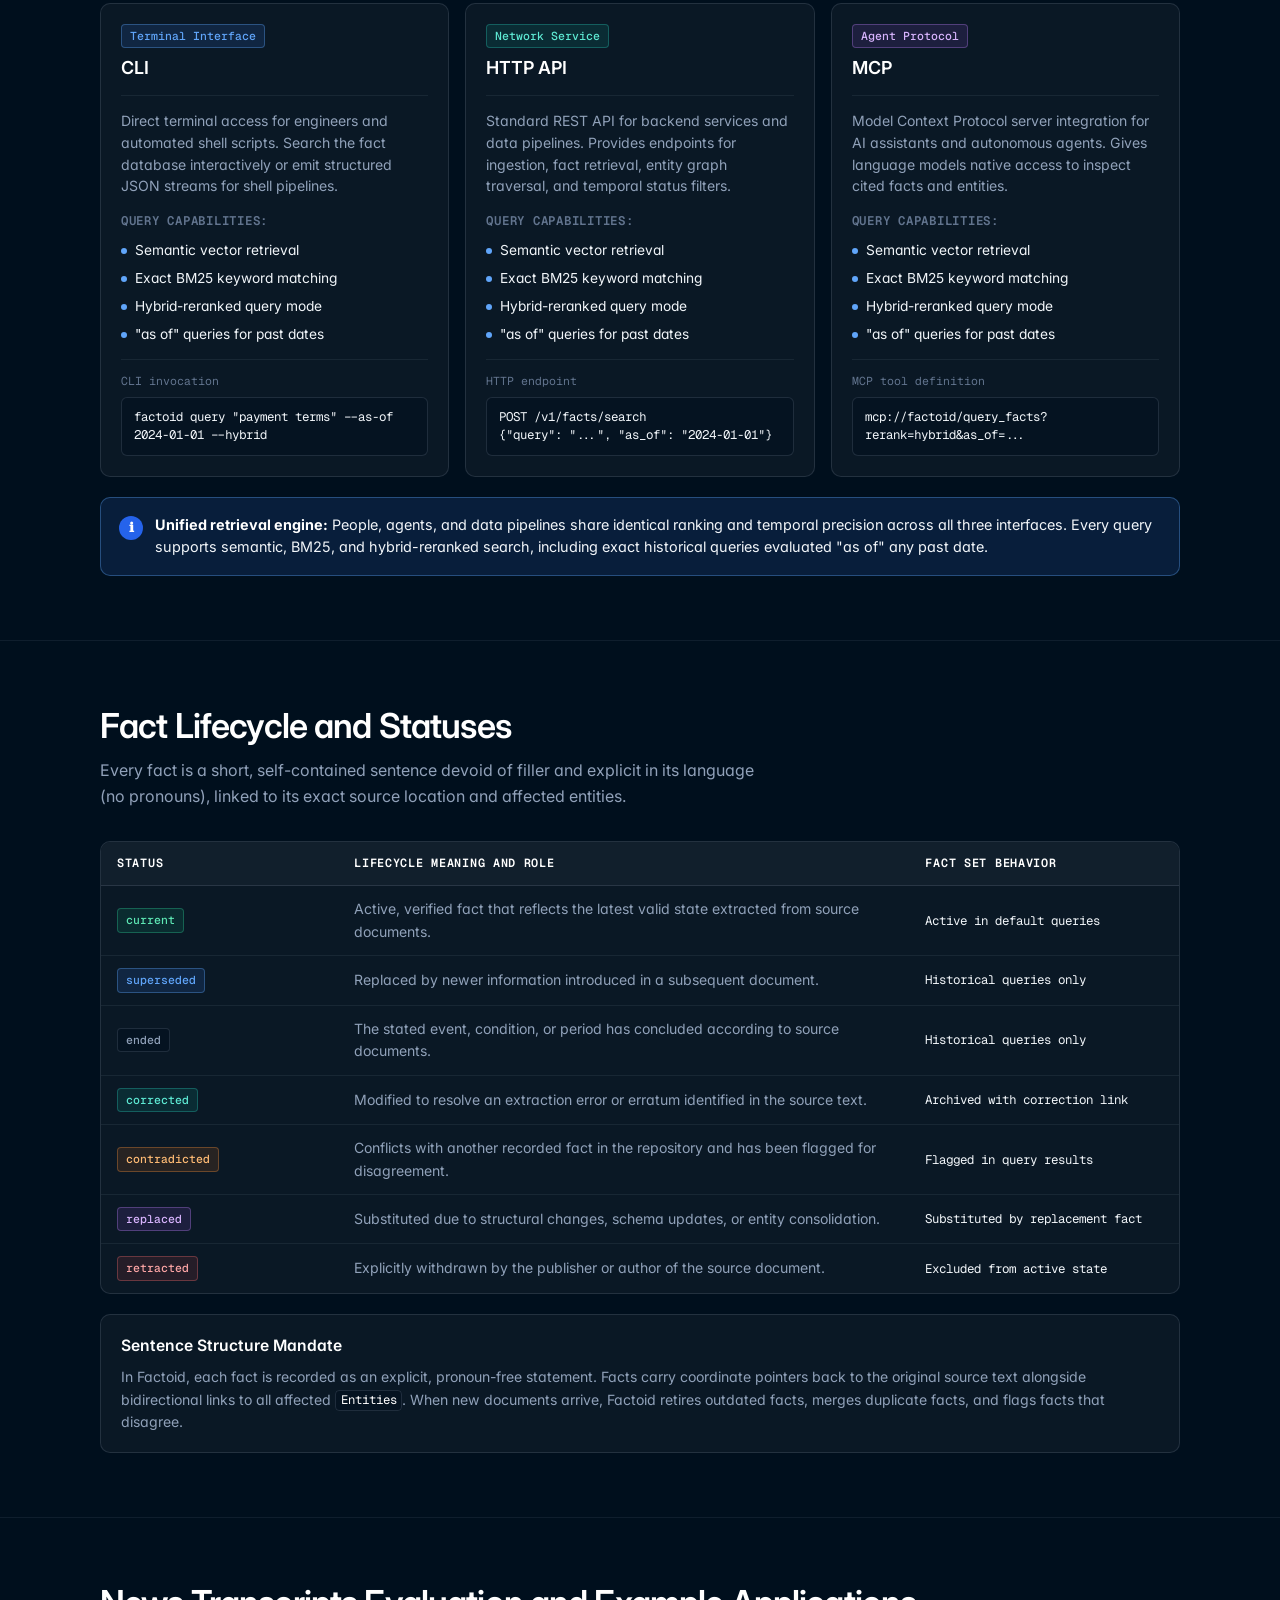
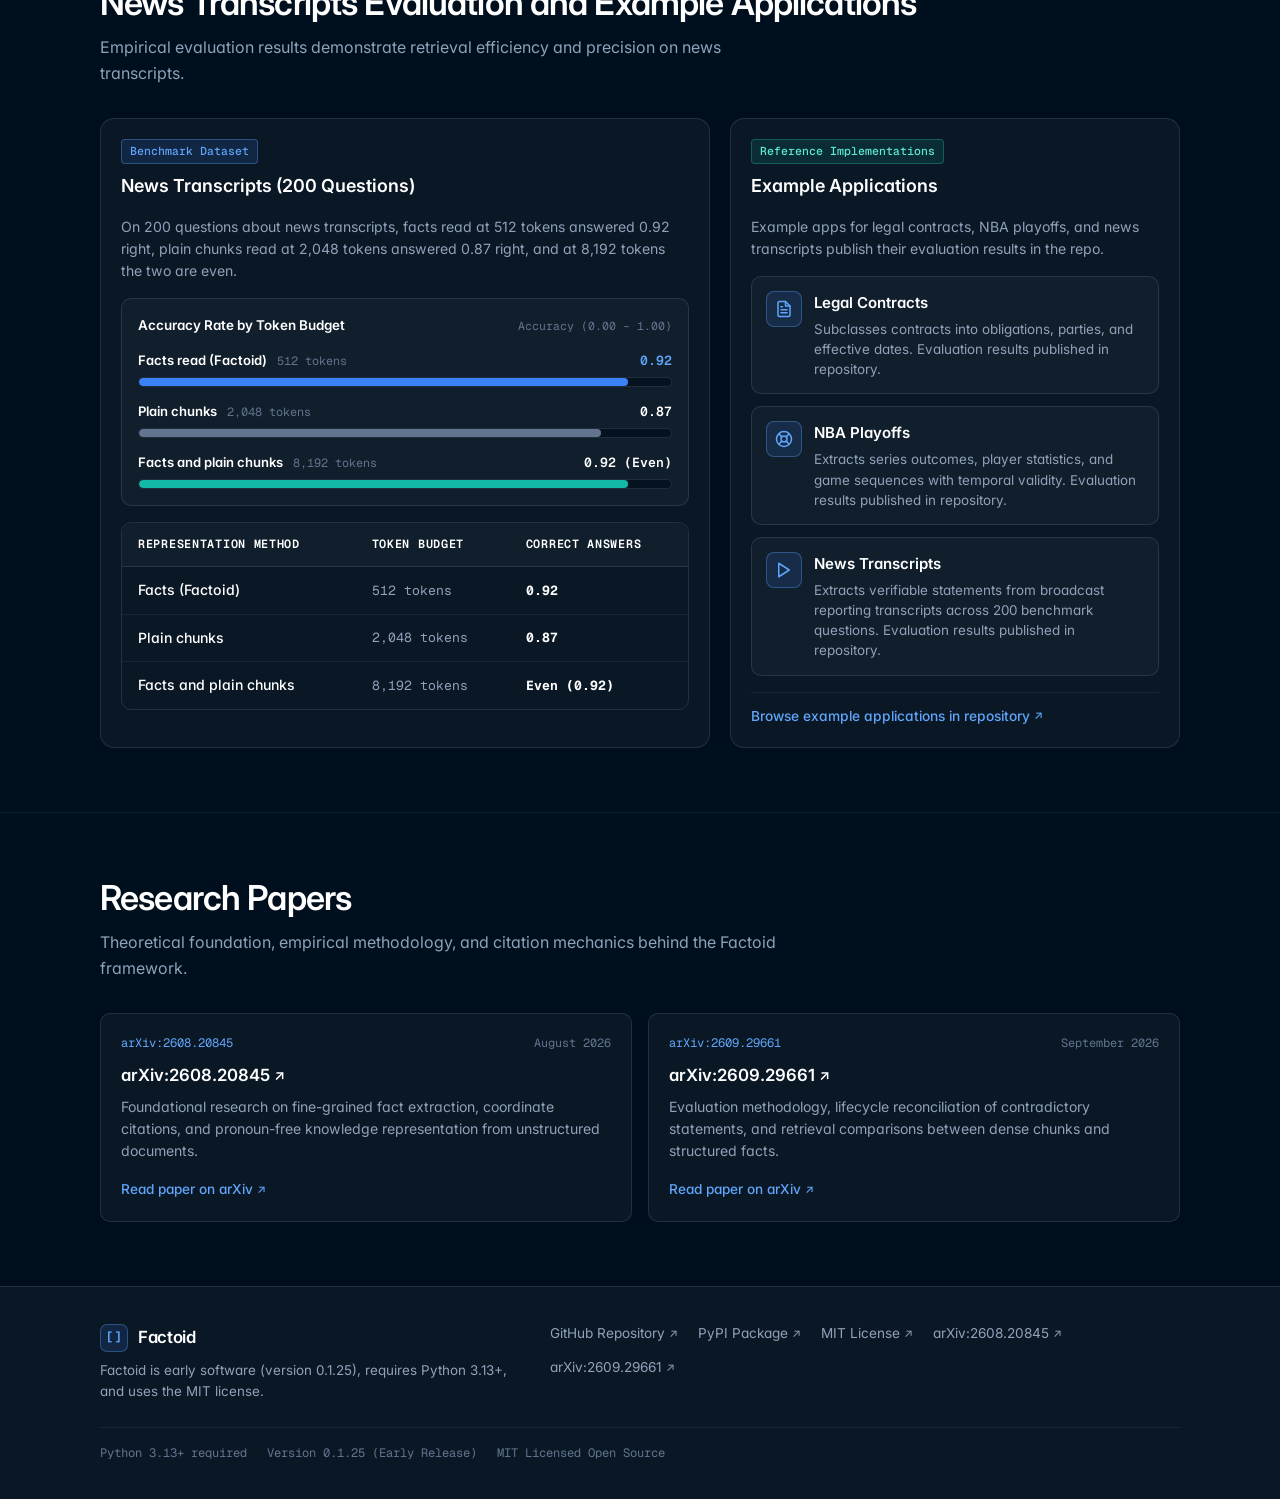
==== commit 331750e1: "0.1.25: Jev 1.14 is the default decision model (decision 139)" ====
--- a/site/index.html
+++ b/site/index.html
@@ -1477,7 +1477,7 @@
           <span class="brand-mark" aria-hidden="true">[]</span>
           <span>Factoid</span>
         </a>
-        <span class="version-chip" title="Latest release on PyPI">v<span data-version>0.1.24</span></span>
+        <span class="version-chip" title="Latest release on PyPI">v<span data-version>0.1.25</span></span>
       </div>
 
       <nav aria-label="Primary navigation">
@@ -1540,7 +1540,7 @@
       <div class="container">
         <div class="pill-row">
           <span class="pill">Python 3.13+</span>
-          <span class="pill pill-accent">Version <span data-version>0.1.24</span></span>
+          <span class="pill pill-accent">Version <span data-version>0.1.25</span></span>
           <span class="pill">MIT License</span>
           <span class="pill">Open Source</span>
         </div>
@@ -1550,7 +1550,7 @@
           Factoid is an open-source Python framework that turns <code>Documents</code> into short, self-contained <code>Facts</code> and <code>Entities</code>, each tied to an exact location in the source document.
         </p>
         <p class="hero-sublead">
-          Factoid is early software (version <span data-version>0.1.24</span>), requires Python 3.13+, and uses the MIT license.
+          Factoid is early software (version <span data-version>0.1.25</span>), requires Python 3.13+, and uses the MIT license.
         </p>
 
         <div class="install-panel">
@@ -2114,7 +2114,7 @@
             <span>Factoid</span>
           </div>
           <p class="footer-release-note">
-            Factoid is early software (version <span data-version>0.1.24</span>), requires Python 3.13+, and uses the MIT license.
+            Factoid is early software (version <span data-version>0.1.25</span>), requires Python 3.13+, and uses the MIT license.
           </p>
         </div>
 
@@ -2156,7 +2156,7 @@
 
       <div class="footer-bottom">
         <span>Python 3.13+ required</span>
-        <span>Version <span data-version>0.1.24</span> (Early Release)</span>
+        <span>Version <span data-version>0.1.25</span> (Early Release)</span>
         <span>MIT Licensed Open Source</span>
       </div>
     </div>
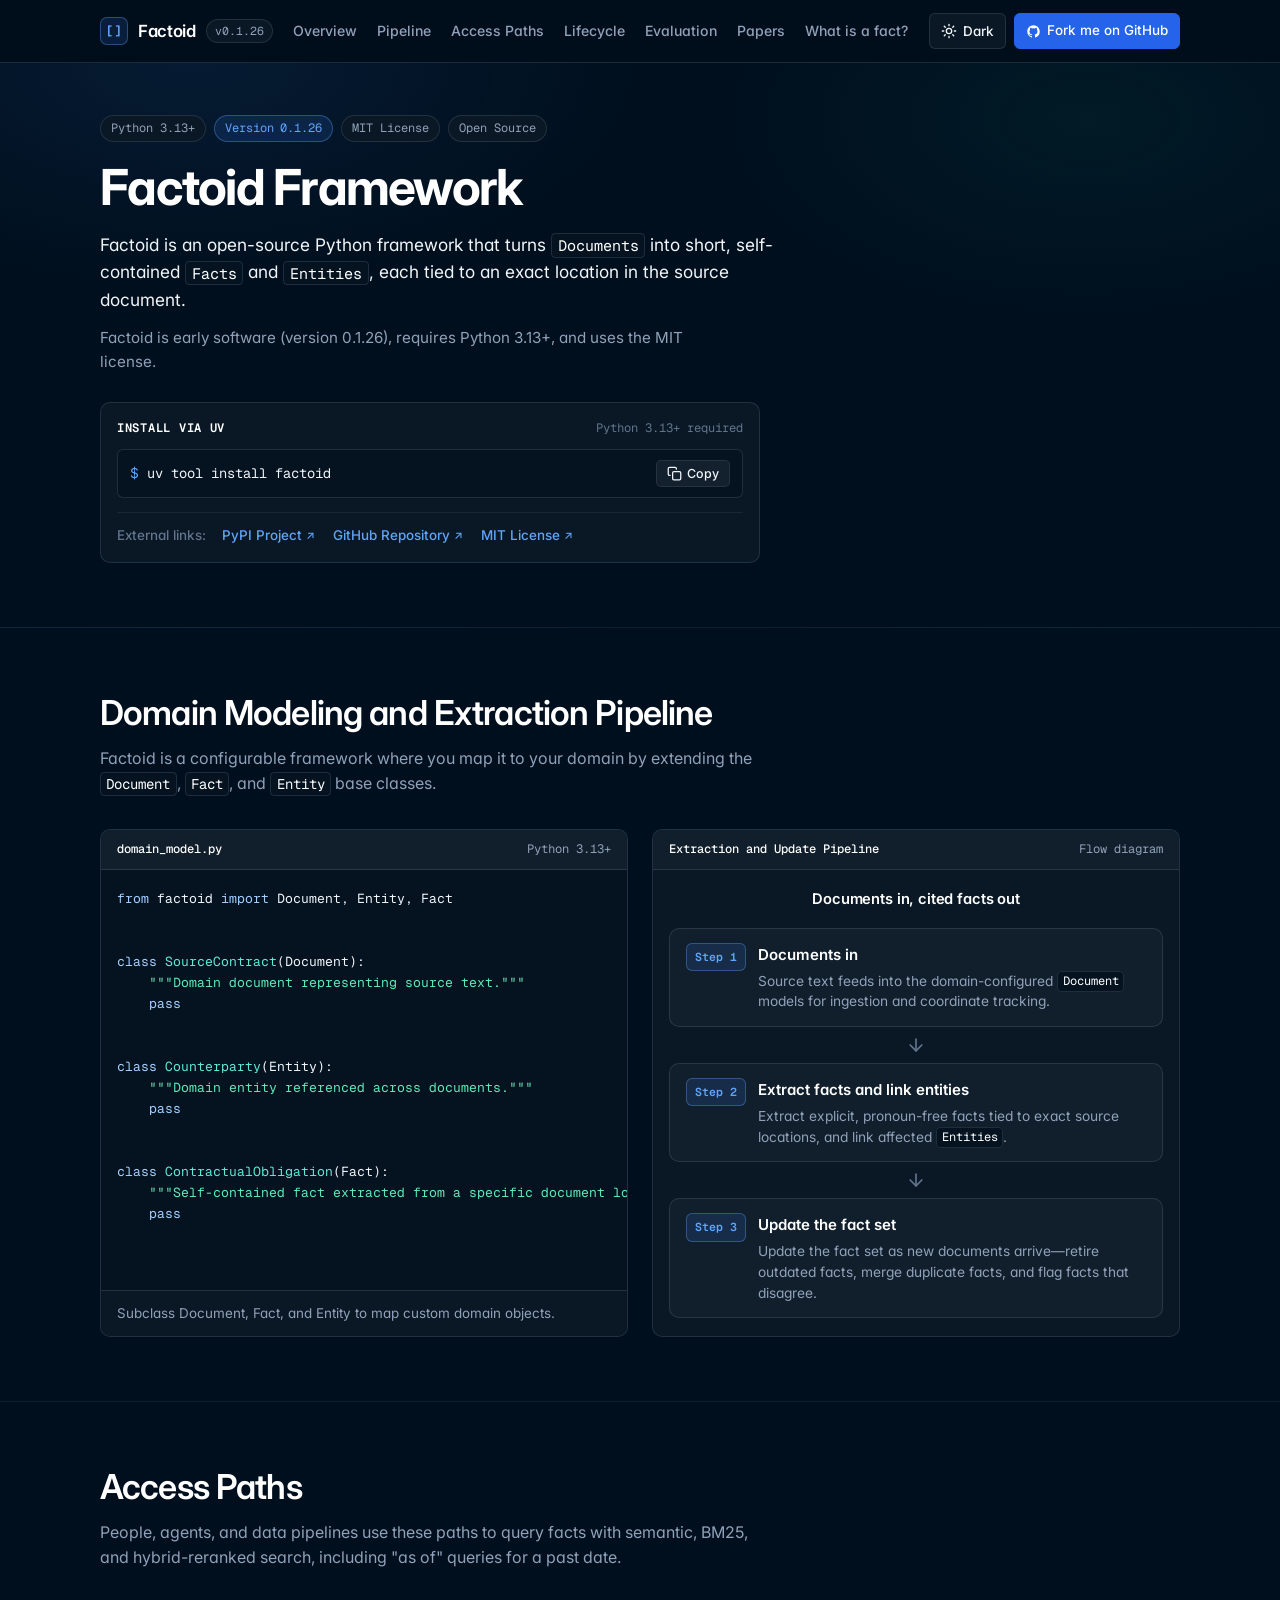
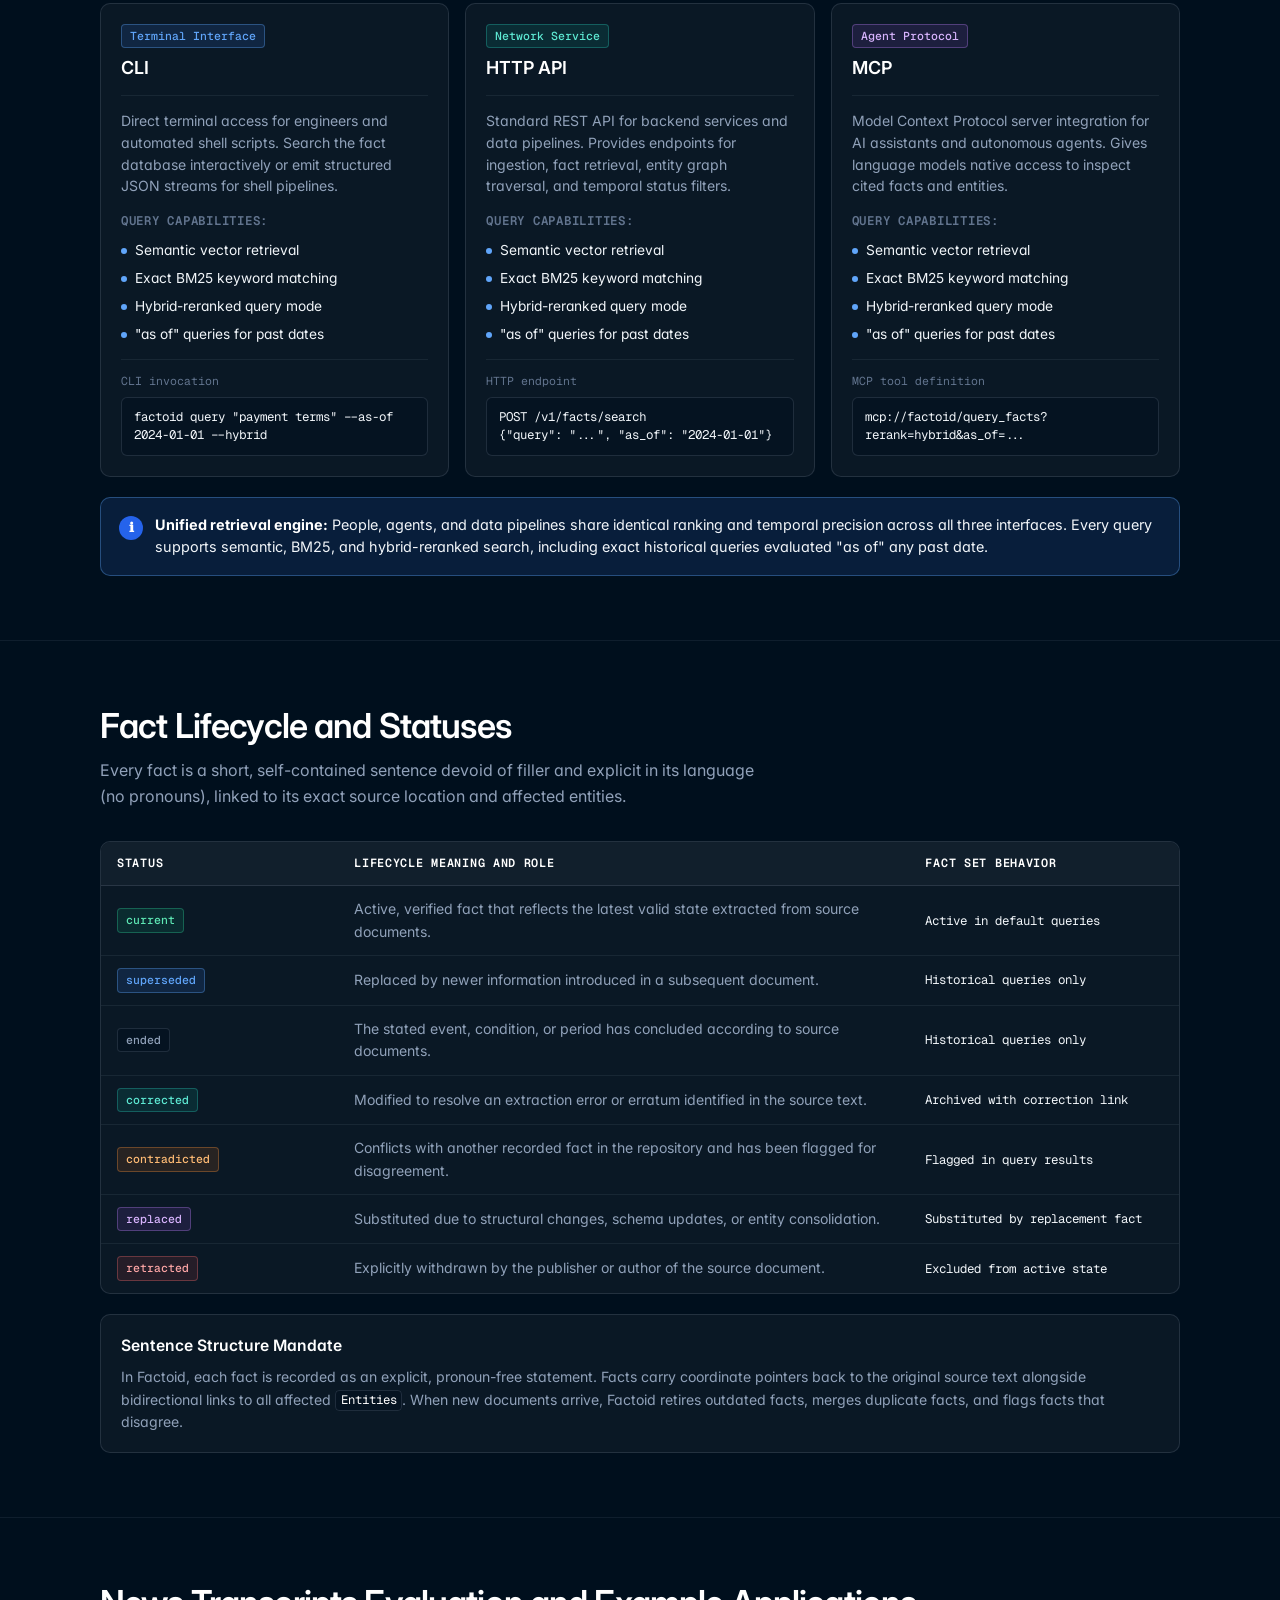
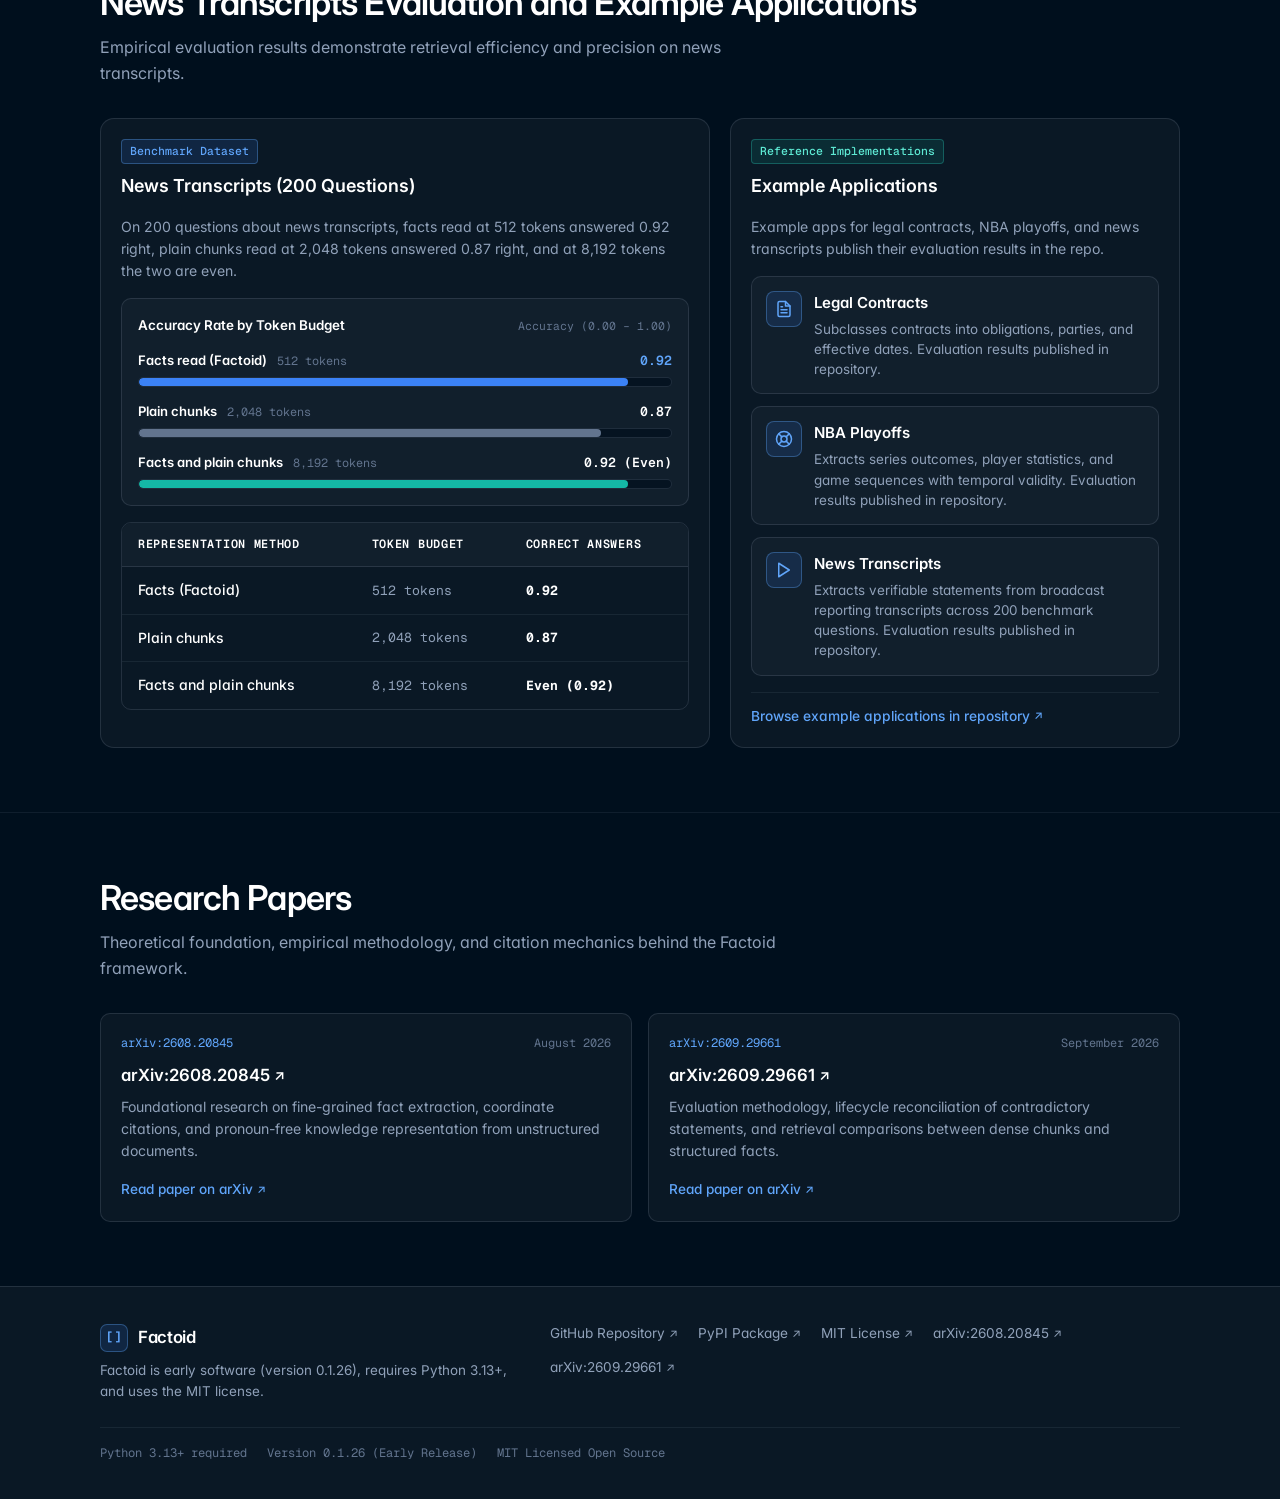
==== commit f072788e: "0.1.26: Rune gets its own link and contradiction bars (decision 140)" ====
--- a/site/index.html
+++ b/site/index.html
@@ -1477,7 +1477,7 @@
           <span class="brand-mark" aria-hidden="true">[]</span>
           <span>Factoid</span>
         </a>
-        <span class="version-chip" title="Latest release on PyPI">v<span data-version>0.1.25</span></span>
+        <span class="version-chip" title="Latest release on PyPI">v<span data-version>0.1.26</span></span>
       </div>
 
       <nav aria-label="Primary navigation">
@@ -1540,7 +1540,7 @@
       <div class="container">
         <div class="pill-row">
           <span class="pill">Python 3.13+</span>
-          <span class="pill pill-accent">Version <span data-version>0.1.25</span></span>
+          <span class="pill pill-accent">Version <span data-version>0.1.26</span></span>
           <span class="pill">MIT License</span>
           <span class="pill">Open Source</span>
         </div>
@@ -1550,7 +1550,7 @@
           Factoid is an open-source Python framework that turns <code>Documents</code> into short, self-contained <code>Facts</code> and <code>Entities</code>, each tied to an exact location in the source document.
         </p>
         <p class="hero-sublead">
-          Factoid is early software (version <span data-version>0.1.25</span>), requires Python 3.13+, and uses the MIT license.
+          Factoid is early software (version <span data-version>0.1.26</span>), requires Python 3.13+, and uses the MIT license.
         </p>
 
         <div class="install-panel">
@@ -2114,7 +2114,7 @@
             <span>Factoid</span>
           </div>
           <p class="footer-release-note">
-            Factoid is early software (version <span data-version>0.1.25</span>), requires Python 3.13+, and uses the MIT license.
+            Factoid is early software (version <span data-version>0.1.26</span>), requires Python 3.13+, and uses the MIT license.
           </p>
         </div>
 
@@ -2156,7 +2156,7 @@
 
       <div class="footer-bottom">
         <span>Python 3.13+ required</span>
-        <span>Version <span data-version>0.1.25</span> (Early Release)</span>
+        <span>Version <span data-version>0.1.26</span> (Early Release)</span>
         <span>MIT Licensed Open Source</span>
       </div>
     </div>
